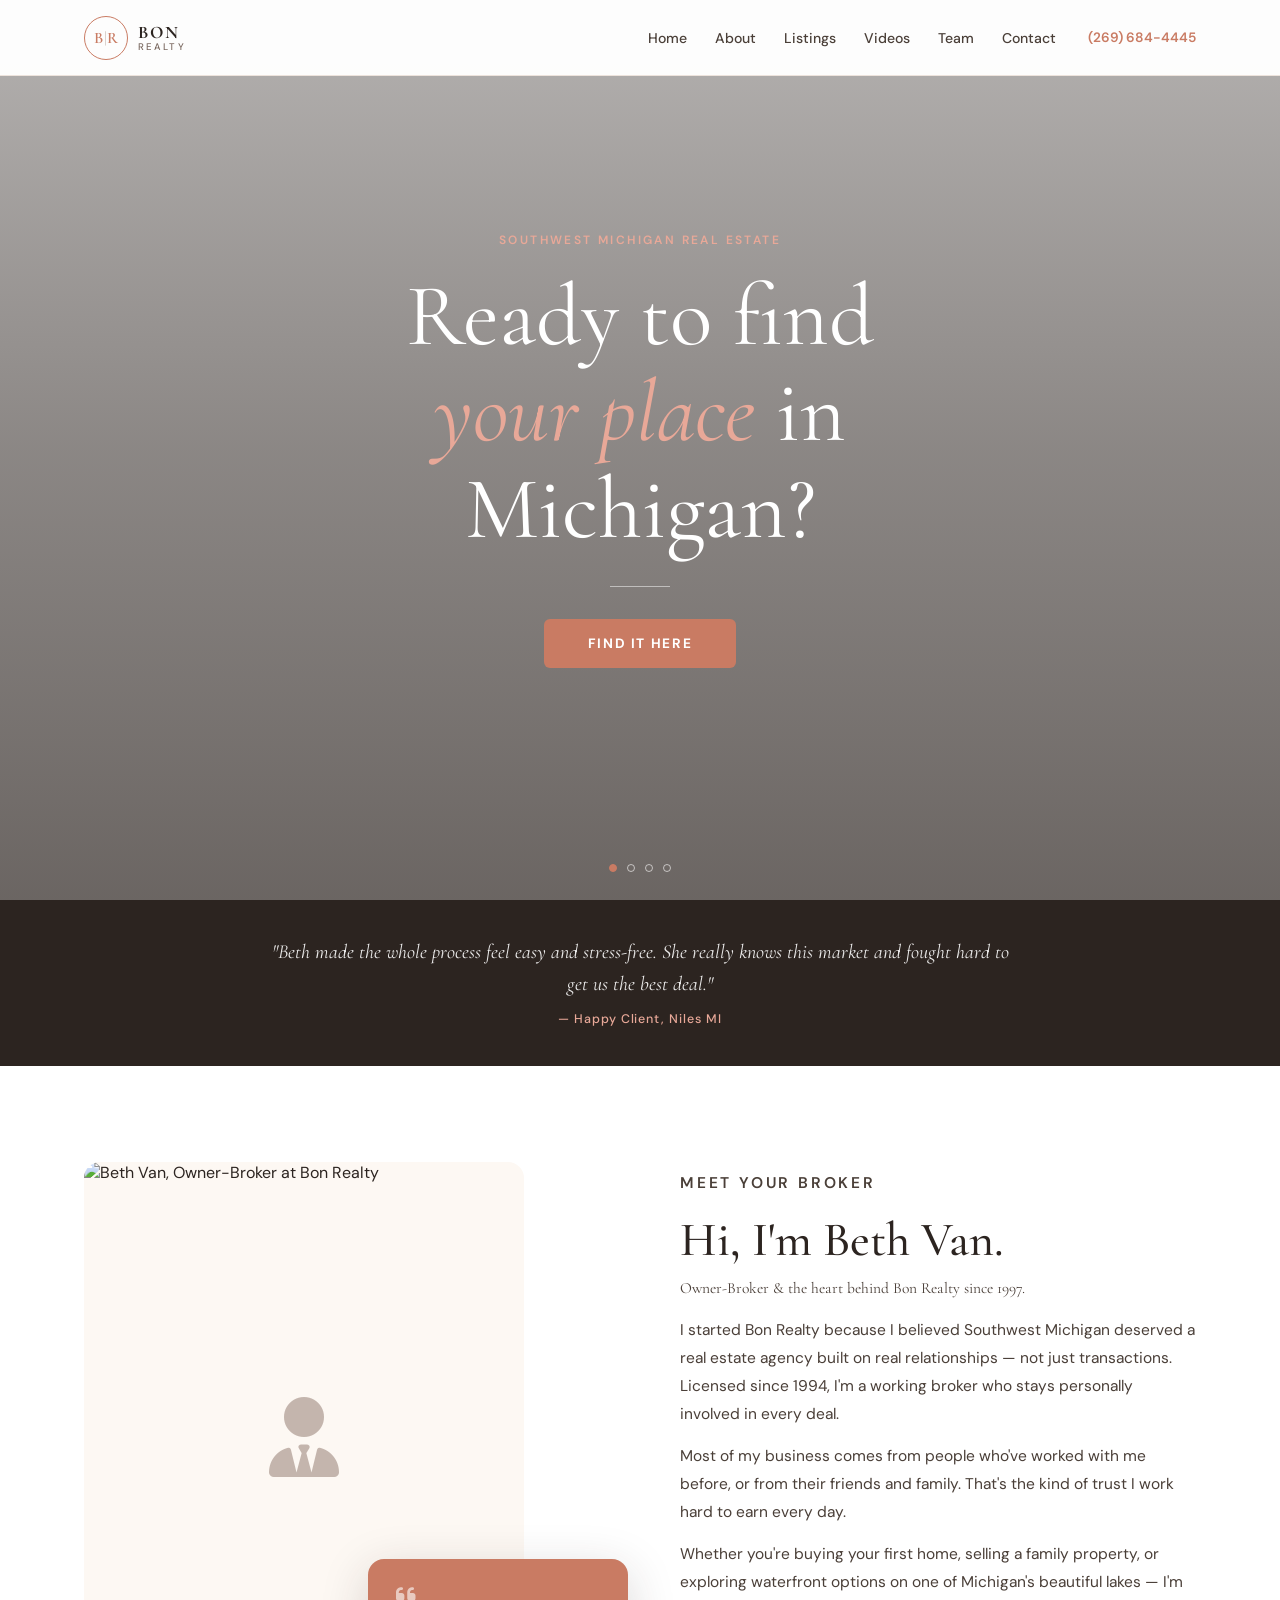
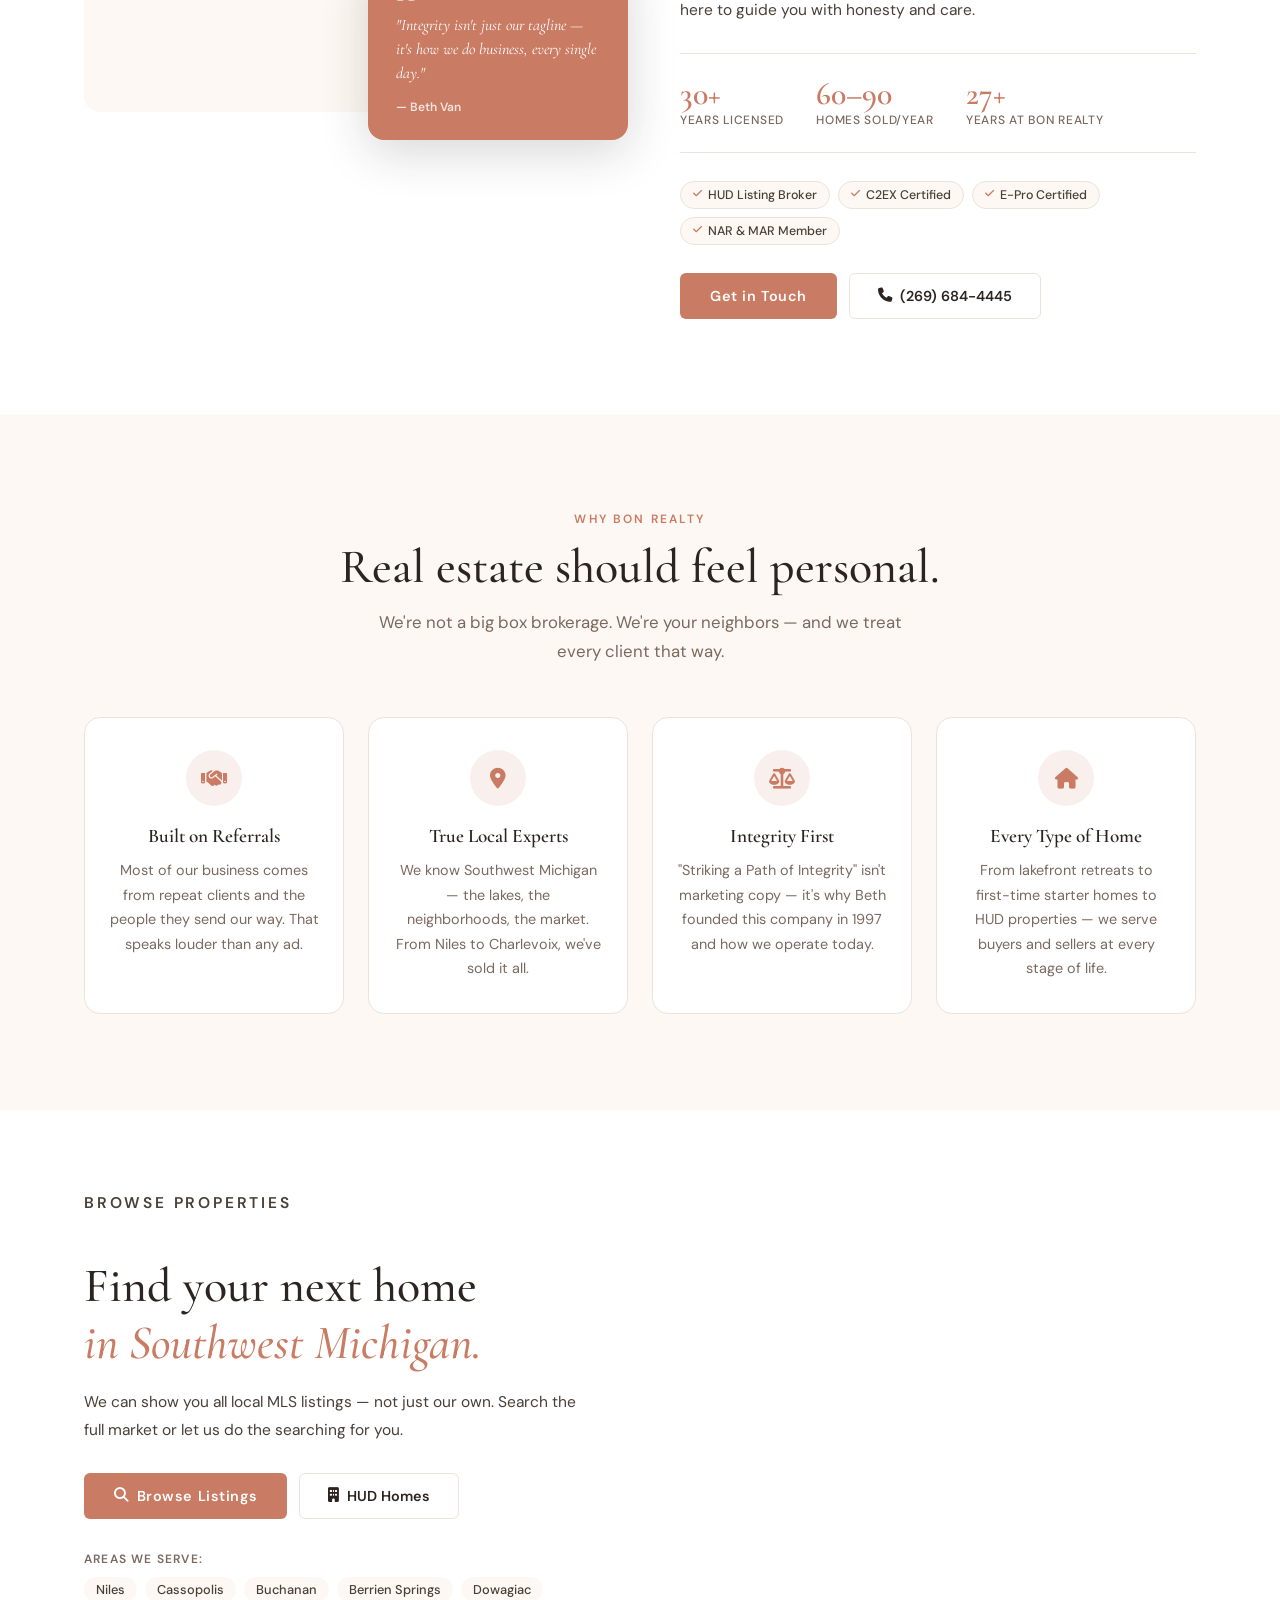
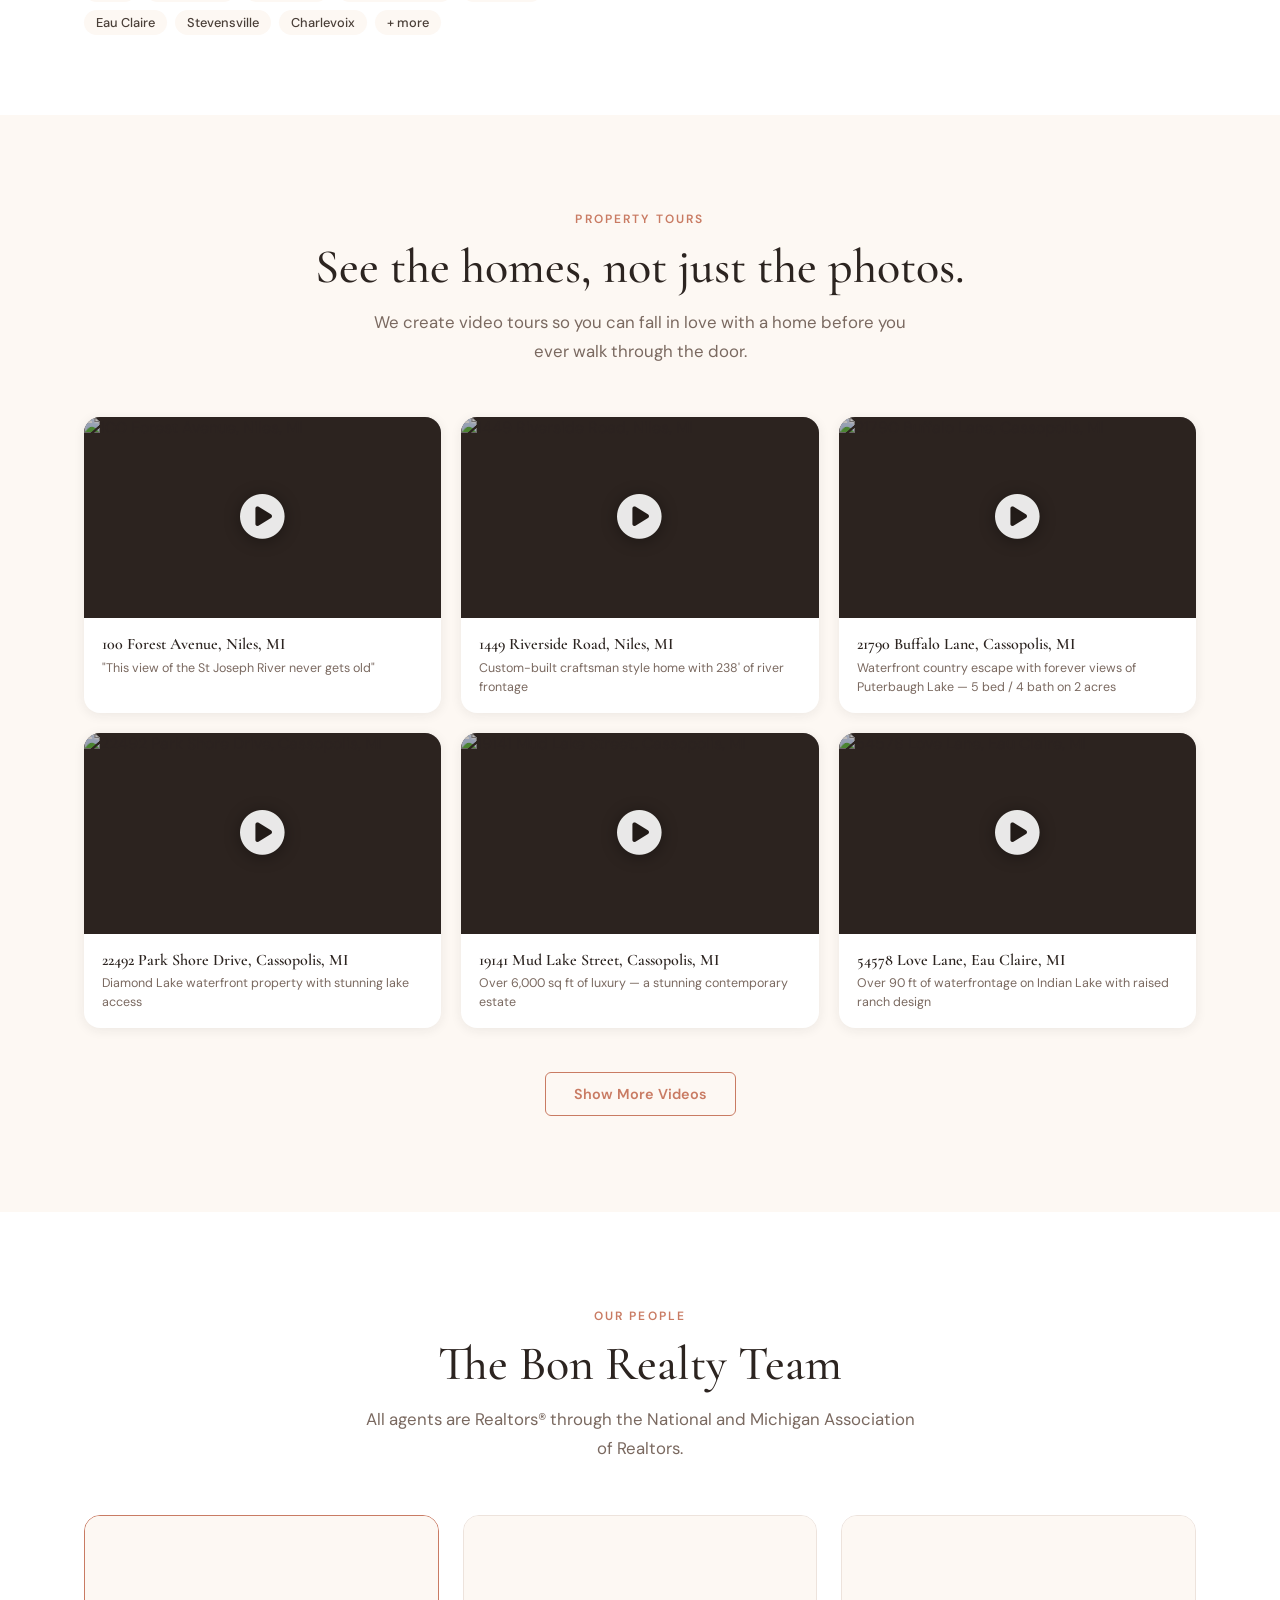
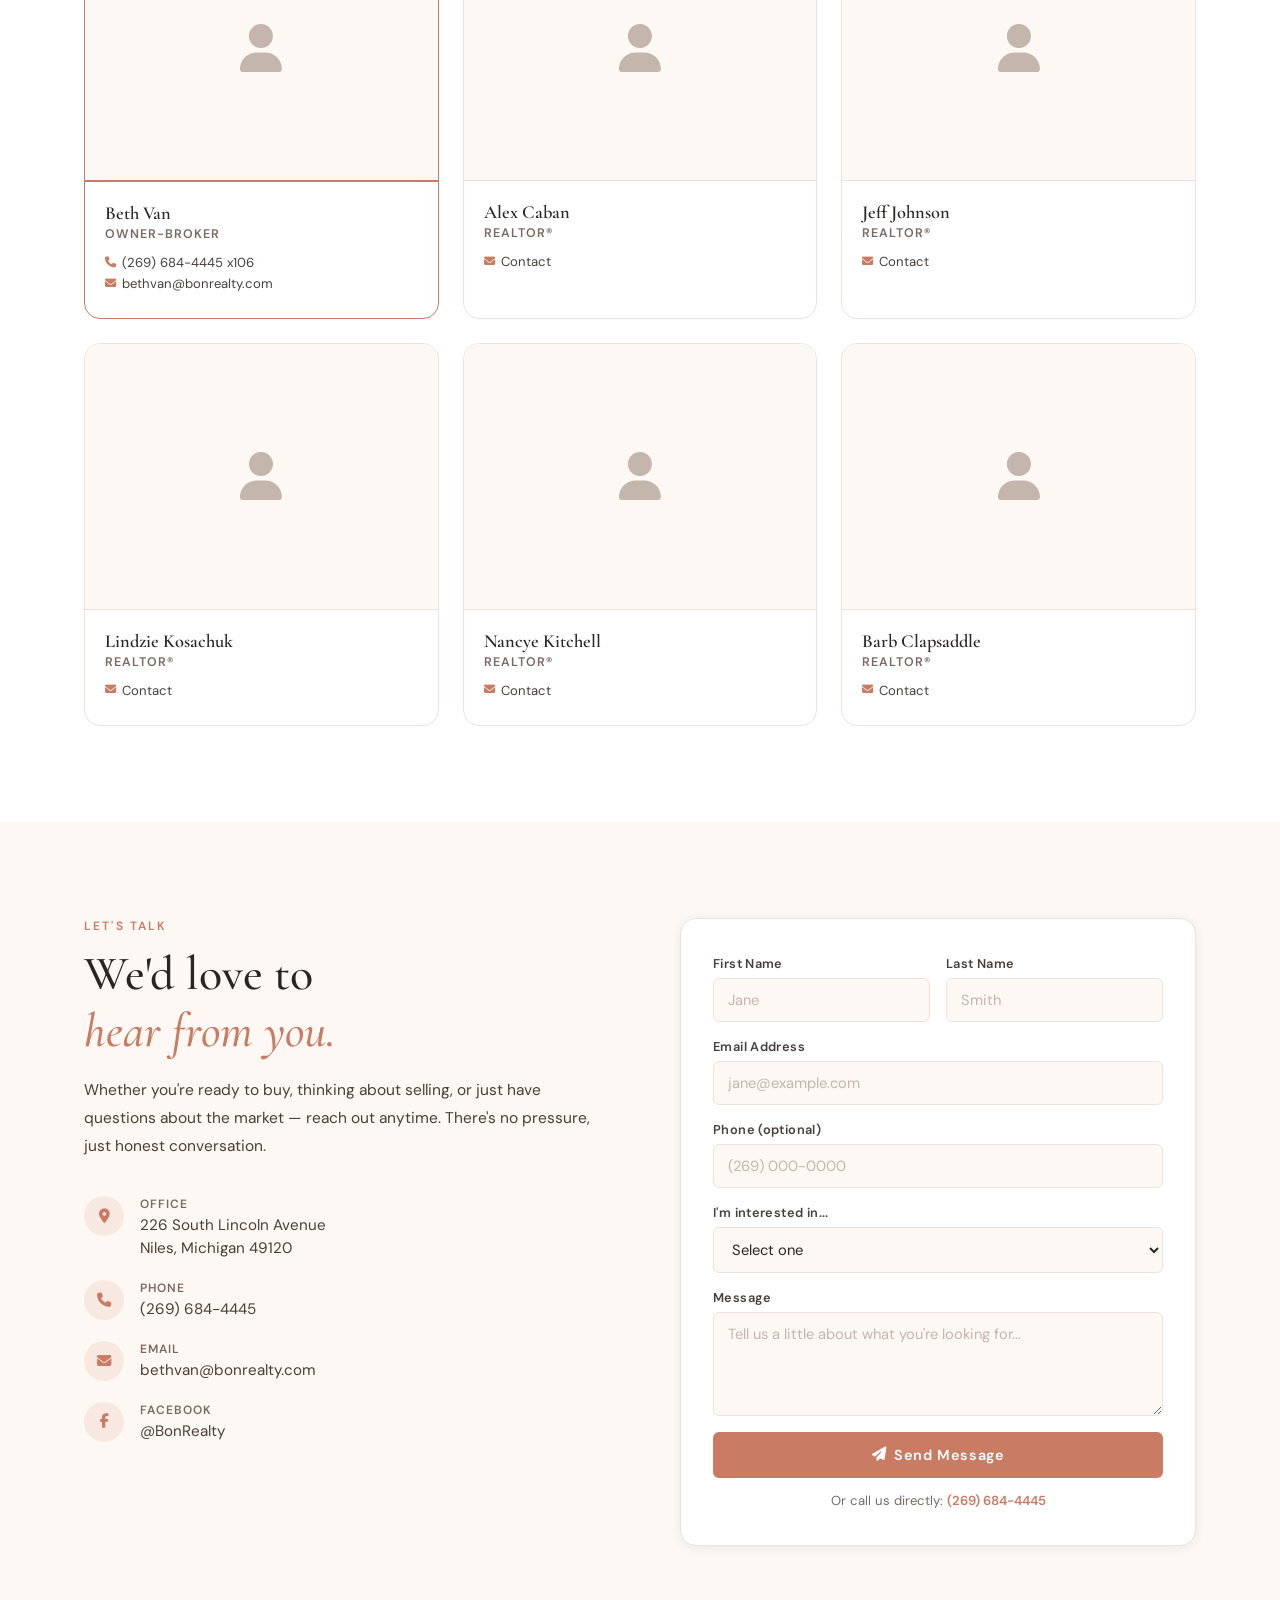
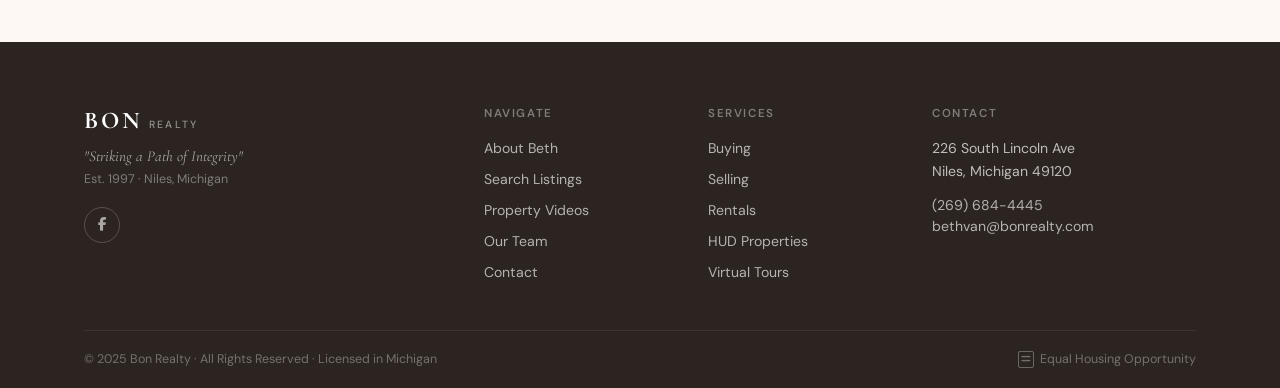
==== index.html @ f87e21fe "Add Home nav link and wire all listing links to listings page - Added Home link to main nav and mobi" ====
<!DOCTYPE html>
<html lang="en">
<head>
  <meta charset="UTF-8">
  <meta name="viewport" content="width=device-width, initial-scale=1.0">
  <title>Bon Realty | Southwest Michigan Real Estate | Beth Van, Broker</title>
  <meta name="description" content="Bon Realty — Southwest Michigan's trusted real estate agency since 1997. Beth Van, Owner-Broker. Serving Niles, Cassopolis, Buchanan and surrounding communities with integrity.">

  <!-- Fonts -->
  <link rel="preconnect" href="https://fonts.googleapis.com">
  <link rel="preconnect" href="https://fonts.gstatic.com" crossorigin>
  <link href="https://fonts.googleapis.com/css2?family=Cormorant+Garamond:ital,wght@0,300;0,400;0,500;0,600;0,700;1,400;1,500&family=DM+Sans:wght@300;400;500;600&display=swap" rel="stylesheet">

  <!-- Icons -->
  <link rel="stylesheet" href="https://cdnjs.cloudflare.com/ajax/libs/font-awesome/6.5.0/css/all.min.css">

  <link rel="stylesheet" href="css/style.css">
</head>
<body>

  <!-- ===================== NAV ===================== -->
  <header class="site-header" id="site-header">
    <div class="header-inner">
      <a href="#home" class="logo">
        <div class="logo-monogram">B<span>|</span>R</div>
        <div class="logo-text">
          <span class="logo-bon">BON</span>
          <span class="logo-realty">REALTY</span>
        </div>
      </a>

      <nav class="main-nav" id="main-nav">
        <a href="#home">Home</a>
        <a href="#about">About</a>
        <a href="listings/index.html">Listings</a>
        <a href="#videos">Videos</a>
        <a href="#team">Team</a>
        <a href="#contact">Contact</a>
      </nav>

      <a href="tel:2696844445" class="header-phone">(269) 684-4445</a>

      <button class="burger" id="burger" aria-label="Open menu">
        <span></span><span></span><span></span>
      </button>
    </div>
  </header>

  <!-- Mobile Nav Overlay -->
  <div class="mobile-nav" id="mobile-nav">
    <button class="mobile-nav-close" id="mobile-nav-close" aria-label="Close menu">
      <i class="fas fa-times"></i>
    </button>
    <a href="#home" class="mobile-link">Home</a>
    <a href="#about" class="mobile-link">About</a>
    <a href="listings/index.html" class="mobile-link">Listings</a>
    <a href="#videos" class="mobile-link">Videos</a>
    <a href="#team" class="mobile-link">Team</a>
    <a href="#contact" class="mobile-link">Contact</a>
    <a href="tel:2696844445" class="mobile-phone">(269) 684-4445</a>
  </div>


  <!-- ===================== HERO ===================== -->
  <section class="hero" id="home">
    <!-- Slideshow backgrounds -->
    <div class="hero-slides">
      <div class="hero-slide active" style="background-image: url('https://img.youtube.com/vi/UWeOMjtgOYE/maxresdefault.jpg')"></div>
      <div class="hero-slide" style="background-image: url('https://img.youtube.com/vi/U4ByKlqdVgU/maxresdefault.jpg')"></div>
      <div class="hero-slide" style="background-image: url('https://img.youtube.com/vi/DhKgdk1o5Gc/maxresdefault.jpg')"></div>
      <div class="hero-slide" style="background-image: url('https://img.youtube.com/vi/hwR65sxRikE/maxresdefault.jpg')"></div>
    </div>
    <div class="hero-overlay"></div>

    <div class="hero-content">
      <p class="hero-eyebrow">Southwest Michigan Real Estate</p>
      <h1 class="hero-heading">Ready to find<br><em>your place</em> in Michigan?</h1>
      <div class="hero-rule"></div>
      <a href="https://link.flexmls.com/12jnke8sb572,18" target="_blank" class="btn-hero">Find It Here</a>
    </div>

    <!-- Slide dots -->
    <div class="hero-dots">
      <button class="hero-dot active" data-slide="0"></button>
      <button class="hero-dot" data-slide="1"></button>
      <button class="hero-dot" data-slide="2"></button>
      <button class="hero-dot" data-slide="3"></button>
    </div>
  </section>


  <!-- ===================== TESTIMONIAL STRIP ===================== -->
  <div class="testimonial-strip">
    <div class="testimonial-inner" id="testimonial-carousel">
      <blockquote class="testimonial-quote active">
        "Beth made the whole process feel easy and stress-free. She really knows this market and fought hard to get us the best deal."
        <cite>— Happy Client, Niles MI</cite>
      </blockquote>
      <blockquote class="testimonial-quote">
        "Bon Realty has been our go-to for years. Beth is honest, hardworking, and genuinely cares about finding you the right home."
        <cite>— Repeat Client, Cassopolis MI</cite>
      </blockquote>
      <blockquote class="testimonial-quote">
        "I was nervous buying my first home but Beth guided me every step of the way. Couldn't have done it without her."
        <cite>— First-Time Buyer, Buchanan MI</cite>
      </blockquote>
    </div>
  </div>


  <!-- ===================== ABOUT BETH ===================== -->
  <section class="about" id="about">
    <div class="container">
      <div class="about-grid">

        <div class="about-photo-col">
          <div class="about-photo-frame">
            <img
              src="https://www.bonrealty.com/agents/bethvan_files/stacks-image-4f159f3.jpg"
              alt="Beth Van, Owner-Broker at Bon Realty"
              class="about-photo"
              onerror="this.parentElement.classList.add('no-photo')"
            >
            <div class="photo-fallback"><i class="fas fa-user-tie"></i></div>
          </div>
          <div class="about-quote-card">
            <i class="fas fa-quote-left"></i>
            <p>"Integrity isn't just our tagline — it's how we do business, every single day."</p>
            <span>— Beth Van</span>
          </div>
        </div>

        <div class="about-content">
          <p class="eyebrow">Meet Your Broker</p>
          <h2 class="section-heading">Hi, I'm Beth Van.</h2>
          <p class="about-lead">Owner-Broker &amp; the heart behind Bon Realty since 1997.</p>
          <p>
            I started Bon Realty because I believed Southwest Michigan deserved a real estate agency built on real relationships — not just transactions. Licensed since 1994, I'm a working broker who stays personally involved in every deal.
          </p>
          <p>
            Most of my business comes from people who've worked with me before, or from their friends and family. That's the kind of trust I work hard to earn every day.
          </p>
          <p>
            Whether you're buying your first home, selling a family property, or exploring waterfront options on one of Michigan's beautiful lakes — I'm here to guide you with honesty and care.
          </p>

          <div class="about-stats">
            <div class="about-stat">
              <strong>30+</strong>
              <span>Years Licensed</span>
            </div>
            <div class="about-stat">
              <strong>60–90</strong>
              <span>Homes Sold/Year</span>
            </div>
            <div class="about-stat">
              <strong>27+</strong>
              <span>Years at Bon Realty</span>
            </div>
          </div>

          <div class="about-certs">
            <span class="cert-tag"><i class="fas fa-check"></i> HUD Listing Broker</span>
            <span class="cert-tag"><i class="fas fa-check"></i> C2EX Certified</span>
            <span class="cert-tag"><i class="fas fa-check"></i> E-Pro Certified</span>
            <span class="cert-tag"><i class="fas fa-check"></i> NAR &amp; MAR Member</span>
          </div>

          <div class="about-actions">
            <a href="#contact" class="btn-primary">Get in Touch</a>
            <a href="tel:2696844445" class="btn-secondary"><i class="fas fa-phone"></i> (269) 684-4445</a>
          </div>
        </div>

      </div>
    </div>
  </section>


  <!-- ===================== WHY BON REALTY ===================== -->
  <section class="why" id="why">
    <div class="container">
      <p class="eyebrow center">Why Bon Realty</p>
      <h2 class="section-heading center">Real estate should feel personal.</h2>
      <p class="section-sub center">We're not a big box brokerage. We're your neighbors — and we treat every client that way.</p>

      <div class="why-grid">
        <div class="why-card">
          <div class="why-icon"><i class="fas fa-handshake"></i></div>
          <h3>Built on Referrals</h3>
          <p>Most of our business comes from repeat clients and the people they send our way. That speaks louder than any ad.</p>
        </div>
        <div class="why-card">
          <div class="why-icon"><i class="fas fa-map-marker-alt"></i></div>
          <h3>True Local Experts</h3>
          <p>We know Southwest Michigan — the lakes, the neighborhoods, the market. From Niles to Charlevoix, we've sold it all.</p>
        </div>
        <div class="why-card">
          <div class="why-icon"><i class="fas fa-balance-scale"></i></div>
          <h3>Integrity First</h3>
          <p>"Striking a Path of Integrity" isn't marketing copy — it's why Beth founded this company in 1997 and how we operate today.</p>
        </div>
        <div class="why-card">
          <div class="why-icon"><i class="fas fa-home"></i></div>
          <h3>Every Type of Home</h3>
          <p>From lakefront retreats to first-time starter homes to HUD properties — we serve buyers and sellers at every stage of life.</p>
        </div>
      </div>
    </div>
  </section>


  <!-- ===================== LISTINGS ===================== -->
  <section class="listings" id="listings">
    <div class="listings-inner">
      <div class="listings-text">
        <p class="eyebrow">Browse Properties</p>
        <h2 class="section-heading">Find your next home<br><em>in Southwest Michigan.</em></h2>
        <p>We can show you all local MLS listings — not just our own. Search the full market or let us do the searching for you.</p>
        <div class="listings-buttons">
          <a href="listings/index.html" class="btn-primary">
            <i class="fas fa-search"></i> Browse Listings
          </a>
          <a href="https://www.hudhomestore.gov/" target="_blank" class="btn-secondary">
            <i class="fas fa-building"></i> HUD Homes
          </a>
        </div>
        <div class="areas">
          <p class="areas-label">Areas we serve:</p>
          <div class="areas-list">
            <span>Niles</span><span>Cassopolis</span><span>Buchanan</span>
            <span>Berrien Springs</span><span>Dowagiac</span><span>Eau Claire</span>
            <span>Stevensville</span><span>Charlevoix</span><span>+ more</span>
          </div>
        </div>
      </div>
      <div class="listings-photo">
        <div class="listings-photo-frame">
          <img src="https://img.youtube.com/vi/5fN6Y7YYtWY/maxresdefault.jpg" alt="Beautiful Southwest Michigan home" onerror="this.style.display='none'">
        </div>
      </div>
    </div>
  </section>


  <!-- ===================== FEATURED VIDEOS ===================== -->
  <section class="videos" id="videos">
    <div class="container">
      <p class="eyebrow center">Property Tours</p>
      <h2 class="section-heading center">See the homes, not just the photos.</h2>
      <p class="section-sub center">We create video tours so you can fall in love with a home before you ever walk through the door.</p>

      <div class="videos-grid" id="videos-grid">
        <!-- Populated by JS -->
      </div>

      <div class="videos-more-wrap">
        <button class="btn-outline" id="load-more-btn">Show More Videos</button>
      </div>
    </div>

    <!-- Video Modal -->
    <div class="video-modal" id="video-modal">
      <div class="video-modal-backdrop" id="modal-backdrop"></div>
      <div class="video-modal-inner">
        <button class="video-modal-close" id="modal-close"><i class="fas fa-times"></i></button>
        <div class="video-embed-wrap">
          <iframe id="modal-iframe" src="" frameborder="0" allowfullscreen
            allow="accelerometer; autoplay; clipboard-write; encrypted-media; gyroscope; picture-in-picture">
          </iframe>
        </div>
      </div>
    </div>
  </section>


  <!-- ===================== TEAM ===================== -->
  <section class="team" id="team">
    <div class="container">
      <p class="eyebrow center">Our People</p>
      <h2 class="section-heading center">The Bon Realty Team</h2>
      <p class="section-sub center">All agents are Realtors® through the National and Michigan Association of Realtors.</p>

      <div class="team-grid">

        <div class="team-card featured-agent">
          <div class="team-photo-wrap">
            <img
              src="https://www.bonrealty.com/agents/bethvan_files/stacks-image-4f159f3.jpg"
              alt="Beth Van"
              onerror="this.parentElement.classList.add('no-img')"
            >
            <div class="team-photo-fallback"><i class="fas fa-user"></i></div>
          </div>
          <div class="team-info">
            <h3>Beth Van</h3>
            <p class="team-title">Owner-Broker</p>
            <a href="tel:2696844445" class="team-contact"><i class="fas fa-phone"></i> (269) 684-4445 x106</a>
            <a href="mailto:bethvan@bonrealty.com" class="team-contact"><i class="fas fa-envelope"></i> bethvan@bonrealty.com</a>
          </div>
        </div>

        <div class="team-card">
          <div class="team-photo-wrap">
            <div class="team-photo-fallback"><i class="fas fa-user"></i></div>
          </div>
          <div class="team-info">
            <h3>Alex Caban</h3>
            <p class="team-title">Realtor®</p>
            <a href="#contact" class="team-contact"><i class="fas fa-envelope"></i> Contact</a>
          </div>
        </div>

        <div class="team-card">
          <div class="team-photo-wrap">
            <div class="team-photo-fallback"><i class="fas fa-user"></i></div>
          </div>
          <div class="team-info">
            <h3>Jeff Johnson</h3>
            <p class="team-title">Realtor®</p>
            <a href="#contact" class="team-contact"><i class="fas fa-envelope"></i> Contact</a>
          </div>
        </div>

        <div class="team-card">
          <div class="team-photo-wrap">
            <div class="team-photo-fallback"><i class="fas fa-user"></i></div>
          </div>
          <div class="team-info">
            <h3>Lindzie Kosachuk</h3>
            <p class="team-title">Realtor®</p>
            <a href="#contact" class="team-contact"><i class="fas fa-envelope"></i> Contact</a>
          </div>
        </div>

        <div class="team-card">
          <div class="team-photo-wrap">
            <div class="team-photo-fallback"><i class="fas fa-user"></i></div>
          </div>
          <div class="team-info">
            <h3>Nancye Kitchell</h3>
            <p class="team-title">Realtor®</p>
            <a href="#contact" class="team-contact"><i class="fas fa-envelope"></i> Contact</a>
          </div>
        </div>

        <div class="team-card">
          <div class="team-photo-wrap">
            <div class="team-photo-fallback"><i class="fas fa-user"></i></div>
          </div>
          <div class="team-info">
            <h3>Barb Clapsaddle</h3>
            <p class="team-title">Realtor®</p>
            <a href="#contact" class="team-contact"><i class="fas fa-envelope"></i> Contact</a>
          </div>
        </div>

      </div>
    </div>
  </section>


  <!-- ===================== CONTACT ===================== -->
  <section class="contact" id="contact">
    <div class="container">
      <div class="contact-grid">

        <div class="contact-left">
          <p class="eyebrow">Let's Talk</p>
          <h2 class="section-heading">We'd love to<br><em>hear from you.</em></h2>
          <p class="contact-desc">Whether you're ready to buy, thinking about selling, or just have questions about the market — reach out anytime. There's no pressure, just honest conversation.</p>

          <div class="contact-info-list">
            <div class="contact-info-item">
              <div class="contact-icon"><i class="fas fa-map-marker-alt"></i></div>
              <div>
                <strong>Office</strong>
                <span>226 South Lincoln Avenue<br>Niles, Michigan 49120</span>
              </div>
            </div>
            <div class="contact-info-item">
              <div class="contact-icon"><i class="fas fa-phone"></i></div>
              <div>
                <strong>Phone</strong>
                <a href="tel:2696844445">(269) 684-4445</a>
              </div>
            </div>
            <div class="contact-info-item">
              <div class="contact-icon"><i class="fas fa-envelope"></i></div>
              <div>
                <strong>Email</strong>
                <a href="mailto:bethvan@bonrealty.com">bethvan@bonrealty.com</a>
              </div>
            </div>
            <div class="contact-info-item">
              <div class="contact-icon"><i class="fab fa-facebook-f"></i></div>
              <div>
                <strong>Facebook</strong>
                <a href="https://www.facebook.com/BonRealty/" target="_blank">@BonRealty</a>
              </div>
            </div>
          </div>
        </div>

        <form class="contact-form" id="contact-form" action="mailto:bethvan@bonrealty.com" method="GET">
          <div class="form-row">
            <div class="form-group">
              <label for="fname">First Name</label>
              <input type="text" id="fname" name="fname" placeholder="Jane" required>
            </div>
            <div class="form-group">
              <label for="lname">Last Name</label>
              <input type="text" id="lname" name="lname" placeholder="Smith">
            </div>
          </div>
          <div class="form-group">
            <label for="cemail">Email Address</label>
            <input type="email" id="cemail" name="email" placeholder="jane@example.com" required>
          </div>
          <div class="form-group">
            <label for="cphone">Phone (optional)</label>
            <input type="tel" id="cphone" name="phone" placeholder="(269) 000-0000">
          </div>
          <div class="form-group">
            <label for="interest">I'm interested in...</label>
            <select id="interest" name="interest">
              <option value="">Select one</option>
              <option>Buying a Home</option>
              <option>Selling My Home</option>
              <option>Rental Properties</option>
              <option>HUD / FHA Properties</option>
              <option>General Question</option>
            </select>
          </div>
          <div class="form-group">
            <label for="cmessage">Message</label>
            <textarea id="cmessage" name="message" rows="4" placeholder="Tell us a little about what you're looking for..."></textarea>
          </div>
          <button type="submit" class="btn-primary btn-full">
            <i class="fas fa-paper-plane"></i> Send Message
          </button>
          <p class="form-note">Or call us directly: <a href="tel:2696844445">(269) 684-4445</a></p>
        </form>

      </div>
    </div>
  </section>


  <!-- ===================== FOOTER ===================== -->
  <footer class="site-footer">
    <div class="container">
      <div class="footer-grid">
        <div class="footer-brand">
          <div class="footer-logo">
            <span class="logo-bon">BON</span>
            <span class="logo-realty">REALTY</span>
          </div>
          <p class="footer-tagline">"Striking a Path of Integrity"</p>
          <p class="footer-est">Est. 1997 · Niles, Michigan</p>
          <div class="footer-social">
            <a href="https://www.facebook.com/BonRealty/" target="_blank" aria-label="Facebook">
              <i class="fab fa-facebook-f"></i>
            </a>
          </div>
        </div>

        <div class="footer-col">
          <h4>Navigate</h4>
          <ul>
            <li><a href="#about">About Beth</a></li>
            <li><a href="listings/index.html">Search Listings</a></li>
            <li><a href="#videos">Property Videos</a></li>
            <li><a href="#team">Our Team</a></li>
            <li><a href="#contact">Contact</a></li>
          </ul>
        </div>

        <div class="footer-col">
          <h4>Services</h4>
          <ul>
            <li><a href="listings/index.html">Buying</a></li>
            <li><a href="listings/index.html">Selling</a></li>
            <li><a href="listings/index.html">Rentals</a></li>
            <li><a href="listings/index.html">HUD Properties</a></li>
            <li><a href="#videos">Virtual Tours</a></li>
          </ul>
        </div>

        <div class="footer-col">
          <h4>Contact</h4>
          <address>
            226 South Lincoln Ave<br>
            Niles, Michigan 49120
          </address>
          <a href="tel:2696844445">(269) 684-4445</a>
          <a href="mailto:bethvan@bonrealty.com">bethvan@bonrealty.com</a>
        </div>
      </div>

      <div class="footer-bottom">
        <p>&copy; 2025 Bon Realty · All Rights Reserved · Licensed in Michigan</p>
        <p class="footer-equal"><i class="fas fa-equals"></i> Equal Housing Opportunity</p>
      </div>
    </div>
  </footer>

  <script src="js/main.js"></script>
</body>
</html>
---- css/style.css ----
/* ============================================================
   BON REALTY — Warm, Homey, Personal
   ============================================================ */

/* ─── Variables ────────────────────────────────────────────── */
:root {
  --cream:       #FDF8F3;
  --warm-white:  #FFFFFF;
  --coral:       #C97B63;
  --coral-dark:  #B0624A;
  --coral-light: #E8A898;
  --dark:        #2C2420;
  --dark-mid:    #4A3F38;
  --mid:         #7A6960;
  --light:       #C4B5AD;
  --border:      #EDE3DC;
  --shadow-sm:   0 2px 12px rgba(44,36,32,0.08);
  --shadow-md:   0 6px 28px rgba(44,36,32,0.14);
  --shadow-lg:   0 12px 48px rgba(44,36,32,0.18);
  --radius:      6px;
  --radius-lg:   16px;
  --serif:       'Cormorant Garamond', Georgia, serif;
  --sans:        'DM Sans', system-ui, sans-serif;
  --max:         1160px;
  --nav-h:       76px;
  --ease:        cubic-bezier(0.4, 0, 0.2, 1);
}

/* ─── Reset ────────────────────────────────────────────────── */
*, *::before, *::after { box-sizing: border-box; margin: 0; padding: 0; }

html {
  scroll-behavior: smooth;
  font-size: 16px;
}

body {
  font-family: var(--sans);
  color: var(--dark);
  background: var(--warm-white);
  -webkit-font-smoothing: antialiased;
}

a { color: inherit; text-decoration: none; }
img { display: block; max-width: 100%; }
ul { list-style: none; }
button { cursor: pointer; border: none; background: none; font: inherit; }

/* ─── Utilities ─────────────────────────────────────────────── */
.container {
  max-width: var(--max);
  margin: 0 auto;
  padding: 0 24px;
}

.eyebrow {
  font-family: var(--sans);
  font-size: 0.75rem;
  font-weight: 600;
  letter-spacing: 0.18em;
  text-transform: uppercase;
  color: var(--coral);
  margin-bottom: 12px;
}
.eyebrow.center { text-align: center; }

.section-heading {
  font-family: var(--serif);
  font-size: clamp(2rem, 4vw, 3rem);
  font-weight: 500;
  line-height: 1.2;
  color: var(--dark);
}
.section-heading em { font-style: italic; color: var(--coral); }
.section-heading.center { text-align: center; }

.section-sub {
  font-size: 1.05rem;
  color: var(--mid);
  line-height: 1.7;
  max-width: 560px;
  margin: 0 auto;
}
.section-sub.center { text-align: center; }

/* Buttons */
.btn-primary {
  display: inline-flex;
  align-items: center;
  gap: 8px;
  padding: 14px 30px;
  background: var(--coral);
  color: #fff;
  font-family: var(--sans);
  font-size: 0.9rem;
  font-weight: 600;
  letter-spacing: 0.04em;
  border-radius: var(--radius);
  transition: background 0.25s var(--ease), transform 0.2s var(--ease), box-shadow 0.25s;
}
.btn-primary:hover {
  background: var(--coral-dark);
  transform: translateY(-1px);
  box-shadow: var(--shadow-md);
}

.btn-secondary {
  display: inline-flex;
  align-items: center;
  gap: 8px;
  padding: 13px 28px;
  background: transparent;
  color: var(--dark);
  font-size: 0.9rem;
  font-weight: 600;
  border: 1.5px solid var(--border);
  border-radius: var(--radius);
  transition: border-color 0.2s, color 0.2s, background 0.2s;
}
.btn-secondary:hover {
  border-color: var(--coral);
  color: var(--coral);
  background: rgba(201,123,99,0.05);
}

.btn-outline {
  display: inline-flex;
  align-items: center;
  gap: 8px;
  padding: 12px 28px;
  background: transparent;
  color: var(--coral);
  font-size: 0.9rem;
  font-weight: 600;
  border: 1.5px solid var(--coral);
  border-radius: var(--radius);
  transition: background 0.2s, color 0.2s;
}
.btn-outline:hover {
  background: var(--coral);
  color: #fff;
}

.btn-full { width: 100%; justify-content: center; }


/* ─── Site Header ────────────────────────────────────────────── */
.site-header {
  position: fixed;
  top: 0; left: 0; right: 0;
  z-index: 100;
  height: var(--nav-h);
  background: rgba(255,255,255,0.97);
  border-bottom: 1px solid var(--border);
  transition: box-shadow 0.3s;
}
.site-header.scrolled { box-shadow: var(--shadow-sm); }

.header-inner {
  max-width: var(--max);
  margin: 0 auto;
  padding: 0 24px;
  height: 100%;
  display: flex;
  align-items: center;
  gap: 32px;
}

/* Logo */
.logo {
  display: flex;
  align-items: center;
  gap: 10px;
  flex-shrink: 0;
}
.logo-monogram {
  width: 44px;
  height: 44px;
  border: 1.5px solid var(--coral);
  border-radius: 50%;
  display: flex;
  align-items: center;
  justify-content: center;
  font-family: var(--serif);
  font-size: 1rem;
  font-weight: 600;
  color: var(--coral);
  letter-spacing: -0.02em;
  flex-shrink: 0;
}
.logo-monogram span { color: var(--light); font-weight: 300; margin: 0 1px; }
.logo-text {
  display: flex;
  flex-direction: column;
  line-height: 1;
}
.logo-bon {
  font-family: var(--serif);
  font-size: 1.1rem;
  font-weight: 700;
  letter-spacing: 0.12em;
  color: var(--dark);
}
.logo-realty {
  font-family: var(--sans);
  font-size: 0.6rem;
  font-weight: 500;
  letter-spacing: 0.22em;
  color: var(--mid);
  text-transform: uppercase;
}

/* Nav */
.main-nav {
  display: flex;
  align-items: center;
  gap: 28px;
  margin-left: auto;
}
.main-nav a {
  font-size: 0.88rem;
  font-weight: 500;
  color: var(--dark-mid);
  transition: color 0.2s;
  position: relative;
}
.main-nav a::after {
  content: '';
  position: absolute;
  bottom: -3px; left: 0;
  width: 0; height: 1.5px;
  background: var(--coral);
  transition: width 0.25s var(--ease);
}
.main-nav a:hover { color: var(--coral); }
.main-nav a:hover::after { width: 100%; }

.header-phone {
  font-size: 0.85rem;
  font-weight: 600;
  color: var(--coral);
  white-space: nowrap;
  flex-shrink: 0;
}
.header-phone:hover { color: var(--coral-dark); }

/* Burger */
.burger {
  display: none;
  flex-direction: column;
  gap: 5px;
  padding: 4px;
  margin-left: auto;
}
.burger span {
  display: block;
  width: 22px;
  height: 2px;
  background: var(--dark);
  border-radius: 2px;
  transition: transform 0.3s, opacity 0.3s;
}

/* Mobile Nav */
.mobile-nav {
  display: none;
  position: fixed;
  inset: 0;
  z-index: 200;
  background: var(--warm-white);
  flex-direction: column;
  align-items: center;
  justify-content: center;
  gap: 24px;
  opacity: 0;
  pointer-events: none;
  transition: opacity 0.3s;
}
.mobile-nav.open {
  opacity: 1;
  pointer-events: all;
}
.mobile-nav-close {
  position: absolute;
  top: 20px; right: 24px;
  font-size: 1.5rem;
  color: var(--dark);
}
.mobile-link {
  font-family: var(--serif);
  font-size: 2rem;
  color: var(--dark);
}
.mobile-link:hover { color: var(--coral); }
.mobile-phone {
  font-size: 1rem;
  font-weight: 600;
  color: var(--coral);
  margin-top: 8px;
}


/* ─── Hero ───────────────────────────────────────────────────── */
.hero {
  position: relative;
  height: 100svh;
  min-height: 560px;
  overflow: hidden;
  display: flex;
  align-items: center;
  justify-content: center;
}

.hero-slides {
  position: absolute;
  inset: 0;
}
.hero-slide {
  position: absolute;
  inset: 0;
  background-size: cover;
  background-position: center;
  opacity: 0;
  transition: opacity 1.2s var(--ease);
}
.hero-slide.active { opacity: 1; }

.hero-overlay {
  position: absolute;
  inset: 0;
  background: linear-gradient(
    to bottom,
    rgba(44,36,32,0.35) 0%,
    rgba(44,36,32,0.55) 50%,
    rgba(44,36,32,0.7) 100%
  );
}

.hero-content {
  position: relative;
  z-index: 2;
  text-align: center;
  padding: 0 24px;
  max-width: 760px;
}
.hero-eyebrow {
  font-family: var(--sans);
  font-size: 0.75rem;
  font-weight: 600;
  letter-spacing: 0.2em;
  text-transform: uppercase;
  color: var(--coral-light);
  margin-bottom: 20px;
}
.hero-heading {
  font-family: var(--serif);
  font-size: clamp(2.8rem, 7vw, 5.5rem);
  font-weight: 400;
  color: #fff;
  line-height: 1.1;
  margin-bottom: 28px;
}
.hero-heading em {
  font-style: italic;
  color: var(--coral-light);
}
.hero-rule {
  width: 60px;
  height: 1.5px;
  background: rgba(255,255,255,0.5);
  margin: 0 auto 32px;
}
.btn-hero {
  display: inline-block;
  padding: 16px 44px;
  background: var(--coral);
  color: #fff;
  font-family: var(--sans);
  font-size: 0.85rem;
  font-weight: 700;
  letter-spacing: 0.12em;
  text-transform: uppercase;
  border-radius: var(--radius);
  transition: background 0.25s, transform 0.2s, box-shadow 0.25s;
}
.btn-hero:hover {
  background: var(--coral-dark);
  transform: translateY(-2px);
  box-shadow: 0 8px 32px rgba(0,0,0,0.3);
}

/* Slide dots */
.hero-dots {
  position: absolute;
  bottom: 28px;
  left: 50%;
  transform: translateX(-50%);
  z-index: 3;
  display: flex;
  gap: 10px;
}
.hero-dot {
  width: 8px;
  height: 8px;
  border-radius: 50%;
  border: 1.5px solid rgba(255,255,255,0.6);
  background: transparent;
  transition: background 0.25s, border-color 0.25s;
}
.hero-dot.active {
  background: var(--coral);
  border-color: var(--coral);
}


/* ─── Testimonial Strip ──────────────────────────────────────── */
.testimonial-strip {
  background: var(--dark);
  padding: 36px 24px;
  text-align: center;
  min-height: 110px;
  display: flex;
  align-items: center;
  justify-content: center;
}
.testimonial-inner { max-width: 760px; position: relative; min-height: 60px; }
.testimonial-quote {
  font-family: var(--serif);
  font-size: clamp(1rem, 2vw, 1.25rem);
  font-style: italic;
  color: rgba(255,255,255,0.9);
  line-height: 1.6;
  position: absolute;
  inset: 0;
  display: flex;
  flex-direction: column;
  align-items: center;
  justify-content: center;
  opacity: 0;
  transition: opacity 0.8s var(--ease);
}
.testimonial-quote.active { opacity: 1; position: static; }
.testimonial-quote cite {
  font-family: var(--sans);
  font-style: normal;
  font-size: 0.78rem;
  font-weight: 500;
  letter-spacing: 0.08em;
  color: var(--coral-light);
  margin-top: 10px;
}


/* ─── About ──────────────────────────────────────────────────── */
.about {
  padding: 96px 0;
  background: var(--warm-white);
}
.about-grid {
  display: grid;
  grid-template-columns: 1fr 1fr;
  gap: 80px;
  align-items: start;
}

/* Photo column */
.about-photo-col { position: relative; }
.about-photo-frame {
  position: relative;
  border-radius: var(--radius-lg);
  overflow: hidden;
  background: var(--cream);
  aspect-ratio: 4/5;
  max-width: 440px;
}
.about-photo {
  width: 100%;
  height: 100%;
  object-fit: cover;
}
.photo-fallback {
  position: absolute;
  inset: 0;
  display: none;
  align-items: center;
  justify-content: center;
  font-size: 5rem;
  color: var(--light);
}
.about-photo-frame.no-photo .photo-fallback { display: flex; }

.about-quote-card {
  position: absolute;
  bottom: -28px;
  right: -28px;
  background: var(--coral);
  color: #fff;
  padding: 24px 28px;
  border-radius: var(--radius-lg);
  max-width: 260px;
  box-shadow: var(--shadow-lg);
}
.about-quote-card i {
  font-size: 1.4rem;
  opacity: 0.6;
  margin-bottom: 8px;
  display: block;
}
.about-quote-card p {
  font-family: var(--serif);
  font-size: 1rem;
  font-style: italic;
  line-height: 1.5;
  margin-bottom: 10px;
}
.about-quote-card span {
  font-size: 0.75rem;
  font-weight: 600;
  opacity: 0.8;
}

/* About content */
.about-content { padding-top: 8px; }
.about-lead {
  font-family: var(--serif);
  font-size: 1.15rem;
  color: var(--coral);
  margin: 6px 0 20px;
}
.about-content p {
  font-size: 0.97rem;
  line-height: 1.8;
  color: var(--dark-mid);
  margin-bottom: 14px;
}

.about-stats {
  display: flex;
  gap: 32px;
  margin: 28px 0;
  padding: 24px 0;
  border-top: 1px solid var(--border);
  border-bottom: 1px solid var(--border);
}
.about-stat {
  display: flex;
  flex-direction: column;
  gap: 2px;
}
.about-stat strong {
  font-family: var(--serif);
  font-size: 2rem;
  font-weight: 600;
  color: var(--coral);
  line-height: 1;
}
.about-stat span {
  font-size: 0.75rem;
  font-weight: 500;
  color: var(--mid);
  text-transform: uppercase;
  letter-spacing: 0.06em;
}

.about-certs {
  display: flex;
  flex-wrap: wrap;
  gap: 8px;
  margin-bottom: 28px;
}
.cert-tag {
  display: inline-flex;
  align-items: center;
  gap: 6px;
  padding: 5px 12px;
  background: var(--cream);
  border: 1px solid var(--border);
  border-radius: 20px;
  font-size: 0.78rem;
  font-weight: 500;
  color: var(--dark-mid);
}
.cert-tag i { color: var(--coral); font-size: 0.65rem; }

.about-actions {
  display: flex;
  gap: 12px;
  flex-wrap: wrap;
}


/* ─── Why Bon Realty ─────────────────────────────────────────── */
.why {
  padding: 96px 0;
  background: var(--cream);
}
.why .section-heading { margin: 12px 0 10px; }
.why .section-sub { margin-bottom: 52px; margin-top: 12px; }

.why-grid {
  display: grid;
  grid-template-columns: repeat(4, 1fr);
  gap: 24px;
}
.why-card {
  background: var(--warm-white);
  border: 1px solid var(--border);
  border-radius: var(--radius-lg);
  padding: 32px 24px;
  text-align: center;
  transition: transform 0.25s var(--ease), box-shadow 0.25s;
}
.why-card:hover {
  transform: translateY(-4px);
  box-shadow: var(--shadow-md);
}
.why-icon {
  width: 56px;
  height: 56px;
  border-radius: 50%;
  background: rgba(201,123,99,0.12);
  display: flex;
  align-items: center;
  justify-content: center;
  margin: 0 auto 18px;
}
.why-icon i { font-size: 1.3rem; color: var(--coral); }
.why-card h3 {
  font-family: var(--serif);
  font-size: 1.2rem;
  font-weight: 600;
  margin-bottom: 10px;
  color: var(--dark);
}
.why-card p {
  font-size: 0.9rem;
  line-height: 1.7;
  color: var(--mid);
}


/* ─── Listings ───────────────────────────────────────────────── */
.listings { background: var(--warm-white); overflow: hidden; }
.listings-inner {
  max-width: var(--max);
  margin: 0 auto;
  display: grid;
  grid-template-columns: 1fr 1fr;
  min-height: 540px;
}
.listings-text {
  padding: 80px 60px 80px 24px;
  display: flex;
  flex-direction: column;
  justify-content: center;
}
.listings-text .section-heading { margin: 12px 0 16px; }
.listings-text > p {
  font-size: 0.97rem;
  line-height: 1.8;
  color: var(--dark-mid);
  margin-bottom: 28px;
}
.listings-buttons {
  display: flex;
  gap: 12px;
  flex-wrap: wrap;
  margin-bottom: 32px;
}
.areas-label {
  font-size: 0.75rem;
  font-weight: 600;
  letter-spacing: 0.1em;
  text-transform: uppercase;
  color: var(--mid);
  margin-bottom: 10px;
}
.areas-list {
  display: flex;
  flex-wrap: wrap;
  gap: 8px;
}
.areas-list span {
  padding: 4px 12px;
  background: var(--cream);
  border-radius: 20px;
  font-size: 0.8rem;
  color: var(--dark-mid);
  font-weight: 500;
}

.listings-photo { position: relative; overflow: hidden; }
.listings-photo-frame {
  position: absolute;
  inset: 0;
}
.listings-photo-frame img {
  width: 100%;
  height: 100%;
  object-fit: cover;
}


/* ─── Videos ─────────────────────────────────────────────────── */
.videos {
  padding: 96px 0;
  background: var(--cream);
  position: relative;
}
.videos .section-heading { margin: 12px 0 10px; }
.videos .section-sub { margin-bottom: 52px; margin-top: 12px; }

.videos-grid {
  display: grid;
  grid-template-columns: repeat(3, 1fr);
  gap: 20px;
}
.video-card {
  background: var(--warm-white);
  border-radius: var(--radius-lg);
  overflow: hidden;
  box-shadow: var(--shadow-sm);
  cursor: pointer;
  transition: transform 0.25s var(--ease), box-shadow 0.25s;
}
.video-card:hover { transform: translateY(-5px); box-shadow: var(--shadow-md); }

.video-thumb {
  position: relative;
  aspect-ratio: 16/9;
  overflow: hidden;
  background: var(--dark);
}
.video-thumb img {
  width: 100%;
  height: 100%;
  object-fit: cover;
  transition: transform 0.4s var(--ease);
}
.video-card:hover .video-thumb img { transform: scale(1.04); }

.video-play-btn {
  position: absolute;
  inset: 0;
  display: flex;
  align-items: center;
  justify-content: center;
  background: rgba(44,36,32,0.3);
  transition: background 0.25s;
}
.video-card:hover .video-play-btn { background: rgba(44,36,32,0.15); }
.video-play-btn i {
  font-size: 2.8rem;
  color: rgba(255,255,255,0.9);
  filter: drop-shadow(0 2px 8px rgba(0,0,0,0.4));
  transition: transform 0.2s;
}
.video-card:hover .video-play-btn i { transform: scale(1.1); }

.video-info {
  padding: 16px 18px;
}
.video-info h4 {
  font-family: var(--serif);
  font-size: 1rem;
  font-weight: 600;
  color: var(--dark);
  margin-bottom: 4px;
  line-height: 1.3;
}
.video-info p {
  font-size: 0.78rem;
  color: var(--mid);
  line-height: 1.5;
  display: -webkit-box;
  -webkit-line-clamp: 2;
  -webkit-box-orient: vertical;
  overflow: hidden;
}

.videos-more-wrap {
  text-align: center;
  margin-top: 44px;
}

/* Video Modal */
.video-modal {
  position: fixed;
  inset: 0;
  z-index: 500;
  display: flex;
  align-items: center;
  justify-content: center;
  opacity: 0;
  pointer-events: none;
  transition: opacity 0.3s;
}
.video-modal.open {
  opacity: 1;
  pointer-events: all;
}
.video-modal-backdrop {
  position: absolute;
  inset: 0;
  background: rgba(44,36,32,0.85);
}
.video-modal-inner {
  position: relative;
  z-index: 1;
  width: min(900px, 94vw);
}
.video-modal-close {
  position: absolute;
  top: -40px;
  right: 0;
  color: rgba(255,255,255,0.8);
  font-size: 1.4rem;
  transition: color 0.2s;
}
.video-modal-close:hover { color: #fff; }
.video-embed-wrap {
  aspect-ratio: 16/9;
  background: #000;
  border-radius: var(--radius-lg);
  overflow: hidden;
}
.video-embed-wrap iframe {
  width: 100%;
  height: 100%;
}


/* ─── Team ───────────────────────────────────────────────────── */
.team {
  padding: 96px 0;
  background: var(--warm-white);
}
.team .section-heading { margin: 12px 0 10px; }
.team .section-sub { margin-bottom: 52px; margin-top: 12px; }

.team-grid {
  display: grid;
  grid-template-columns: repeat(3, 1fr);
  gap: 24px;
}
.team-card {
  border: 1px solid var(--border);
  border-radius: var(--radius-lg);
  overflow: hidden;
  transition: box-shadow 0.25s, transform 0.25s;
}
.team-card:hover {
  box-shadow: var(--shadow-md);
  transform: translateY(-3px);
}
.team-card.featured-agent { border-color: var(--coral); }
.team-card.featured-agent .team-info { border-top: 2px solid var(--coral); }

.team-photo-wrap {
  position: relative;
  background: var(--cream);
  aspect-ratio: 4/3;
  overflow: hidden;
}
.team-photo-wrap img {
  width: 100%;
  height: 100%;
  object-fit: cover;
  object-position: top;
}
.team-photo-wrap.no-img img { display: none; }
.team-photo-fallback {
  position: absolute;
  inset: 0;
  display: flex;
  align-items: center;
  justify-content: center;
  font-size: 3rem;
  color: var(--light);
}
.team-photo-wrap img + .team-photo-fallback { display: none; }
.team-photo-wrap.no-img .team-photo-fallback { display: flex; }

.team-info {
  padding: 20px 20px 22px;
  border-top: 1px solid var(--border);
}
.team-info h3 {
  font-family: var(--serif);
  font-size: 1.15rem;
  font-weight: 600;
  margin-bottom: 2px;
}
.team-title {
  font-size: 0.78rem;
  color: var(--mid);
  text-transform: uppercase;
  letter-spacing: 0.08em;
  font-weight: 600;
  margin-bottom: 12px;
}
.team-contact {
  display: flex;
  align-items: center;
  gap: 6px;
  font-size: 0.82rem;
  color: var(--dark-mid);
  margin-bottom: 4px;
  transition: color 0.2s;
}
.team-contact i { color: var(--coral); font-size: 0.7rem; }
.team-contact:hover { color: var(--coral); }


/* ─── Contact ────────────────────────────────────────────────── */
.contact {
  padding: 96px 0;
  background: var(--cream);
}
.contact-grid {
  display: grid;
  grid-template-columns: 1fr 1fr;
  gap: 80px;
  align-items: start;
}
.contact-left .section-heading { margin: 12px 0 16px; }
.contact-desc {
  font-size: 0.97rem;
  line-height: 1.8;
  color: var(--dark-mid);
  margin-bottom: 36px;
}
.contact-info-list { display: flex; flex-direction: column; gap: 20px; }
.contact-info-item {
  display: flex;
  align-items: flex-start;
  gap: 16px;
}
.contact-icon {
  width: 40px;
  height: 40px;
  border-radius: 50%;
  background: rgba(201,123,99,0.12);
  display: flex;
  align-items: center;
  justify-content: center;
  flex-shrink: 0;
}
.contact-icon i { color: var(--coral); font-size: 0.9rem; }
.contact-info-item strong {
  display: block;
  font-size: 0.75rem;
  font-weight: 600;
  text-transform: uppercase;
  letter-spacing: 0.08em;
  color: var(--mid);
  margin-bottom: 2px;
}
.contact-info-item span,
.contact-info-item a {
  font-size: 0.95rem;
  color: var(--dark-mid);
  line-height: 1.5;
  transition: color 0.2s;
}
.contact-info-item a:hover { color: var(--coral); }

/* Form */
.contact-form {
  background: var(--warm-white);
  border: 1px solid var(--border);
  border-radius: var(--radius-lg);
  padding: 36px 32px;
  box-shadow: var(--shadow-sm);
}
.form-row {
  display: grid;
  grid-template-columns: 1fr 1fr;
  gap: 16px;
}
.form-group {
  display: flex;
  flex-direction: column;
  gap: 6px;
  margin-bottom: 16px;
}
.form-group label {
  font-size: 0.8rem;
  font-weight: 600;
  color: var(--dark-mid);
  letter-spacing: 0.03em;
}
.form-group input,
.form-group select,
.form-group textarea {
  font-family: var(--sans);
  font-size: 0.92rem;
  padding: 11px 14px;
  background: var(--cream);
  border: 1.5px solid var(--border);
  border-radius: var(--radius);
  color: var(--dark);
  transition: border-color 0.2s, box-shadow 0.2s;
  outline: none;
  resize: vertical;
}
.form-group input:focus,
.form-group select:focus,
.form-group textarea:focus {
  border-color: var(--coral);
  box-shadow: 0 0 0 3px rgba(201,123,99,0.12);
}
.form-group input::placeholder,
.form-group textarea::placeholder { color: var(--light); }

.form-note {
  text-align: center;
  font-size: 0.82rem;
  color: var(--mid);
  margin-top: 14px;
}
.form-note a { color: var(--coral); font-weight: 600; }


/* ─── Site Footer ────────────────────────────────────────────── */
.site-footer {
  background: var(--dark);
  color: rgba(255,255,255,0.7);
  padding: 64px 0 0;
}
.footer-grid {
  display: grid;
  grid-template-columns: 2fr 1fr 1fr 1.5fr;
  gap: 48px;
  padding-bottom: 48px;
}
.footer-brand .footer-logo {
  display: flex;
  align-items: baseline;
  gap: 6px;
  margin-bottom: 12px;
}
.footer-brand .logo-bon {
  font-family: var(--serif);
  font-size: 1.5rem;
  font-weight: 700;
  letter-spacing: 0.12em;
  color: #fff;
}
.footer-brand .logo-realty {
  font-family: var(--sans);
  font-size: 0.65rem;
  font-weight: 500;
  letter-spacing: 0.22em;
  color: rgba(255,255,255,0.5);
  text-transform: uppercase;
}
.footer-tagline {
  font-family: var(--serif);
  font-style: italic;
  font-size: 0.95rem;
  color: rgba(255,255,255,0.6);
  margin-bottom: 6px;
}
.footer-est {
  font-size: 0.78rem;
  color: rgba(255,255,255,0.4);
  margin-bottom: 20px;
}
.footer-social {
  display: flex;
  gap: 10px;
}
.footer-social a {
  width: 36px;
  height: 36px;
  border-radius: 50%;
  border: 1px solid rgba(255,255,255,0.2);
  display: flex;
  align-items: center;
  justify-content: center;
  color: rgba(255,255,255,0.6);
  font-size: 0.85rem;
  transition: background 0.2s, color 0.2s, border-color 0.2s;
}
.footer-social a:hover {
  background: var(--coral);
  border-color: var(--coral);
  color: #fff;
}
.footer-col h4 {
  font-family: var(--sans);
  font-size: 0.72rem;
  font-weight: 600;
  text-transform: uppercase;
  letter-spacing: 0.14em;
  color: rgba(255,255,255,0.4);
  margin-bottom: 16px;
}
.footer-col ul { display: flex; flex-direction: column; gap: 10px; }
.footer-col a {
  font-size: 0.88rem;
  color: rgba(255,255,255,0.65);
  transition: color 0.2s;
}
.footer-col a:hover { color: var(--coral-light); }
.footer-col address {
  font-style: normal;
  font-size: 0.88rem;
  line-height: 1.7;
  margin-bottom: 10px;
}

.footer-bottom {
  border-top: 1px solid rgba(255,255,255,0.08);
  padding: 20px 0;
  display: flex;
  align-items: center;
  justify-content: space-between;
  gap: 16px;
  flex-wrap: wrap;
}
.footer-bottom p {
  font-size: 0.78rem;
  color: rgba(255,255,255,0.35);
}
.footer-equal {
  display: flex;
  align-items: center;
  gap: 6px;
}
.footer-equal i {
  font-size: 0.7rem;
  padding: 2px;
  border: 1px solid rgba(255,255,255,0.3);
  border-radius: 2px;
}


/* ─── Responsive ─────────────────────────────────────────────── */
@media (max-width: 1024px) {
  .why-grid { grid-template-columns: repeat(2, 1fr); }
  .footer-grid { grid-template-columns: 1fr 1fr; gap: 32px; }
}

@media (max-width: 900px) {
  .about-grid { grid-template-columns: 1fr; gap: 60px; }
  .about-photo-frame { max-width: 100%; aspect-ratio: 3/2; }
  .about-quote-card { position: static; margin-top: 16px; max-width: 100%; }
  .contact-grid { grid-template-columns: 1fr; gap: 48px; }
  .listings-inner { grid-template-columns: 1fr; }
  .listings-photo { height: 300px; position: relative; }
  .listings-photo-frame { position: static; height: 300px; }
  .listings-text { padding: 60px 24px; }
  .team-grid { grid-template-columns: repeat(2, 1fr); }
}

@media (max-width: 768px) {
  .main-nav,
  .header-phone { display: none; }
  .burger { display: flex; }
  .mobile-nav { display: flex; }

  .why-grid { grid-template-columns: 1fr; }
  .videos-grid { grid-template-columns: repeat(2, 1fr); }
  .footer-grid { grid-template-columns: 1fr 1fr; }
}

@media (max-width: 560px) {
  :root { --nav-h: 64px; }
  .form-row { grid-template-columns: 1fr; }
  .about-stats { gap: 20px; flex-wrap: wrap; }
  .team-grid { grid-template-columns: 1fr; }
  .videos-grid { grid-template-columns: 1fr; }
  .footer-grid { grid-template-columns: 1fr; }
  .listings-buttons { flex-direction: column; }
  .about-actions { flex-direction: column; }
}

/* ─── Scroll animations ───────────────────────────────────────── */
.fade-up {
  opacity: 0;
  transform: translateY(28px);
  transition: opacity 0.65s var(--ease), transform 0.65s var(--ease);
}
.fade-up.visible {
  opacity: 1;
  transform: translateY(0);
}
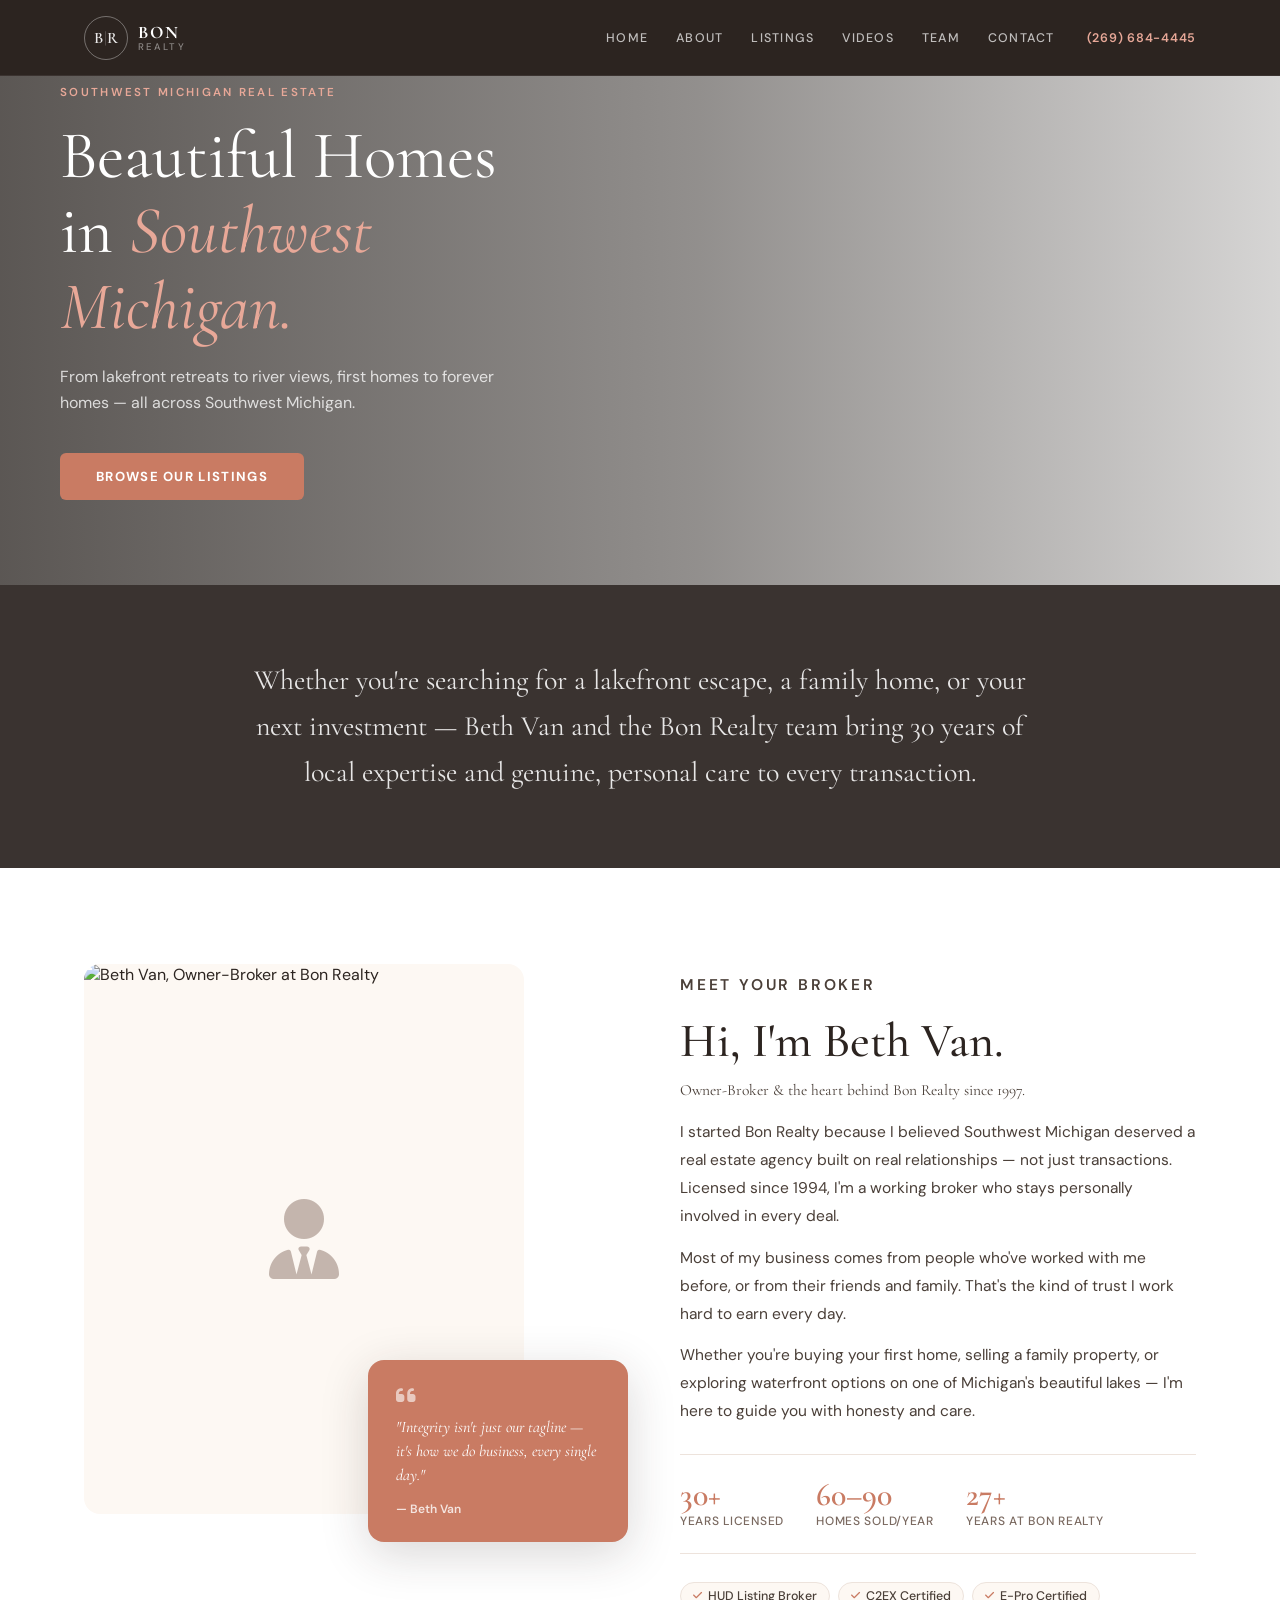
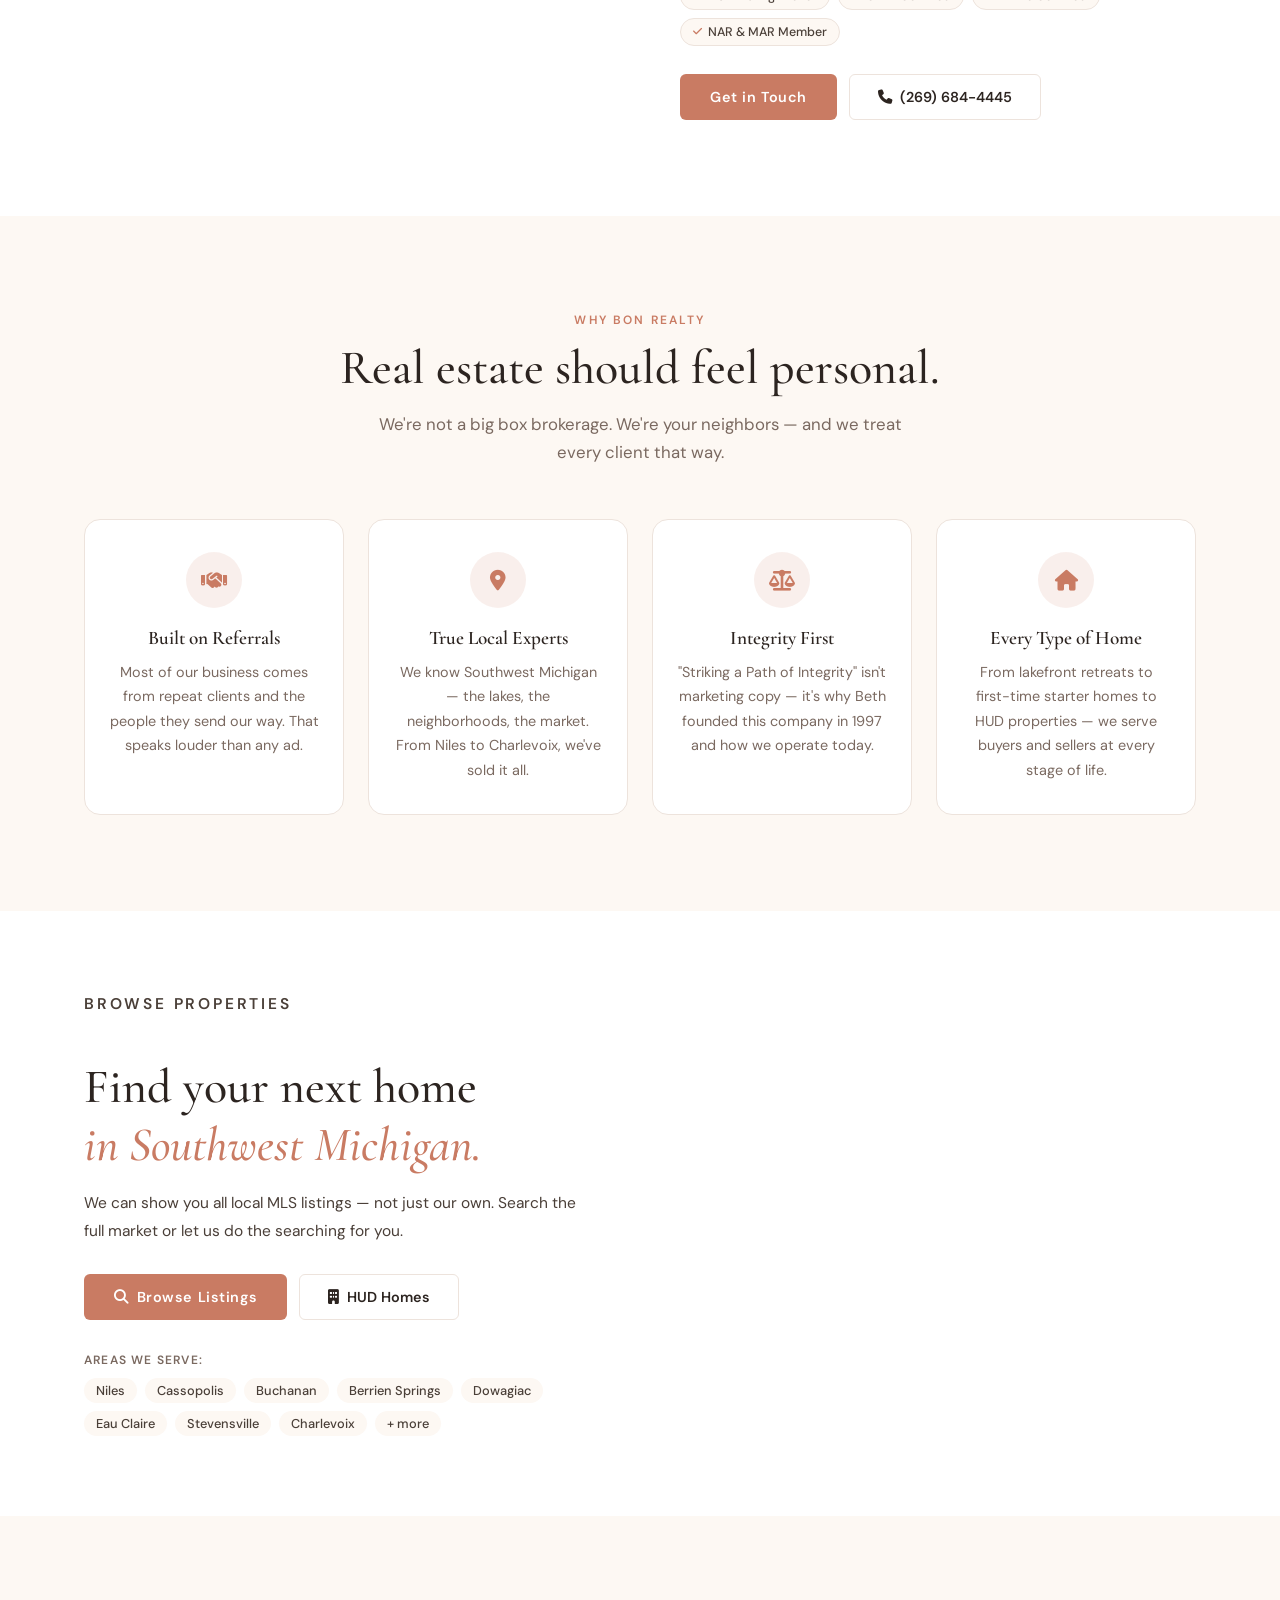
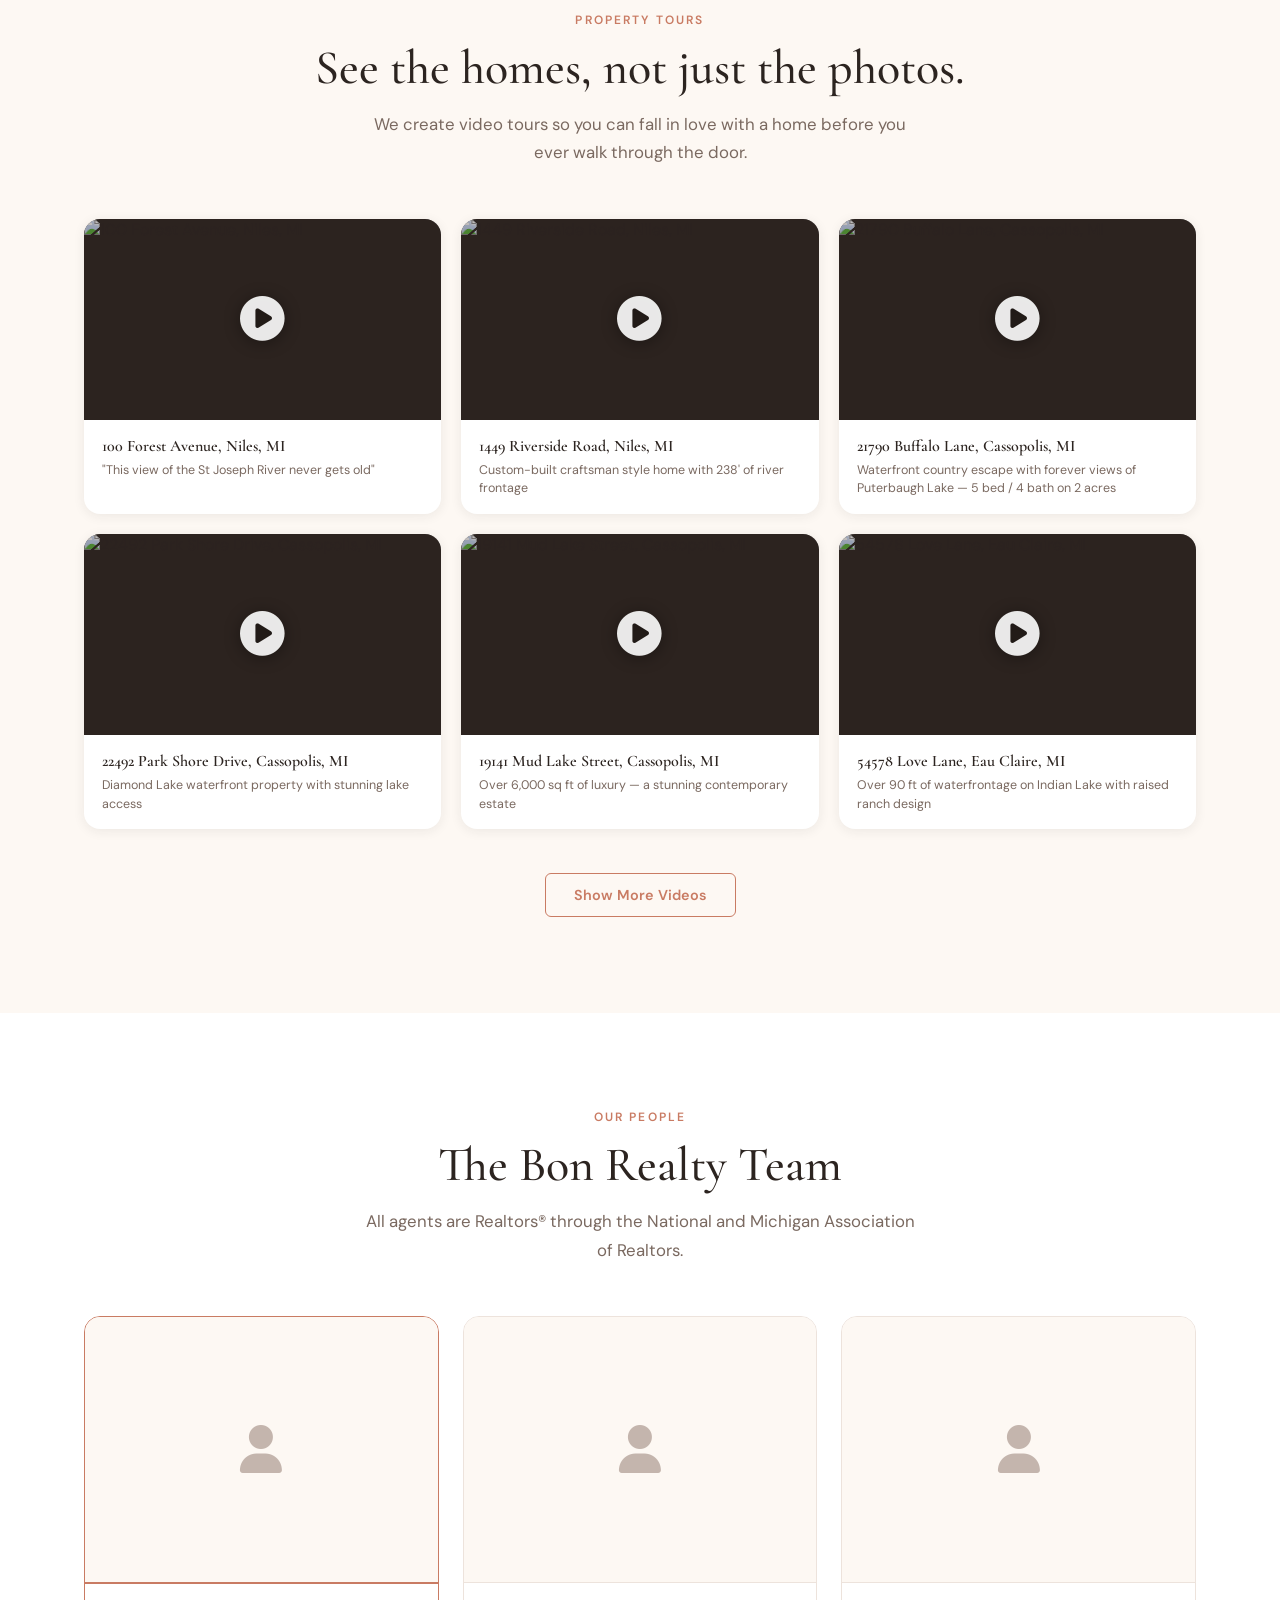
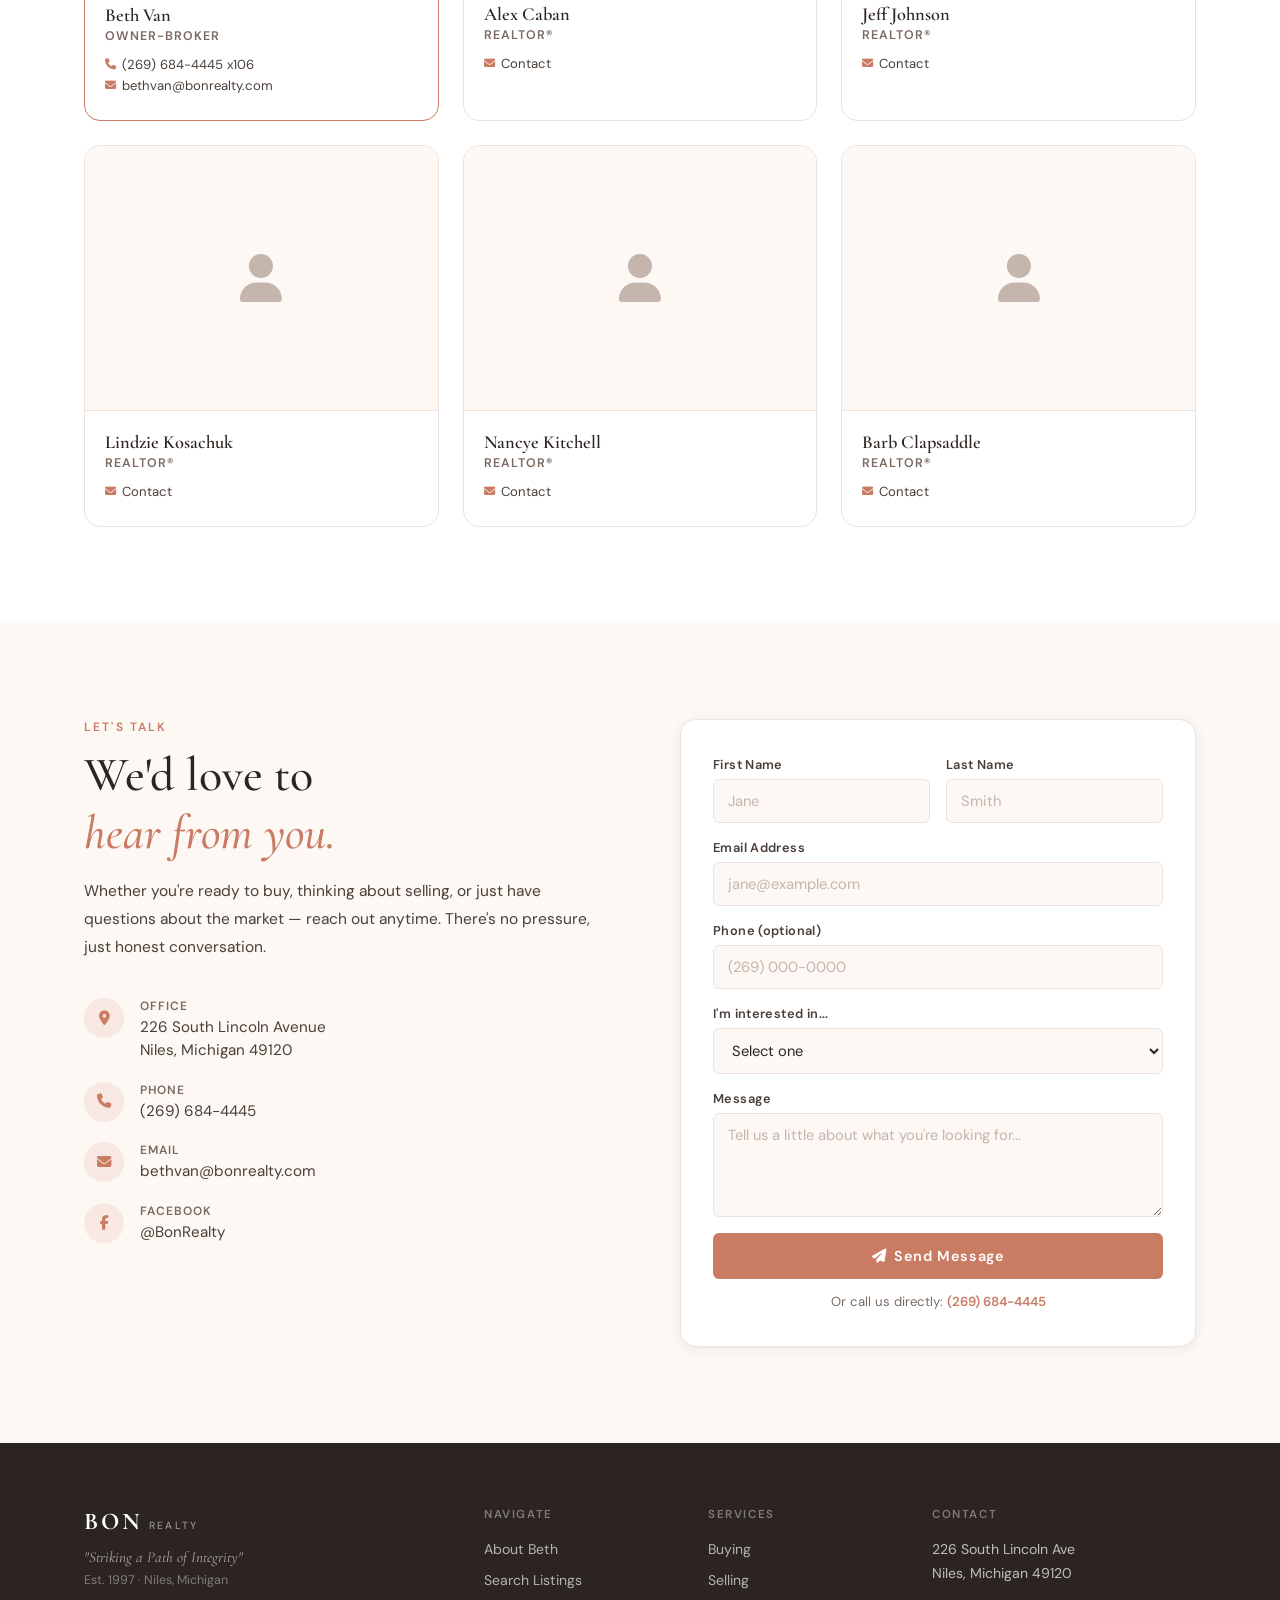
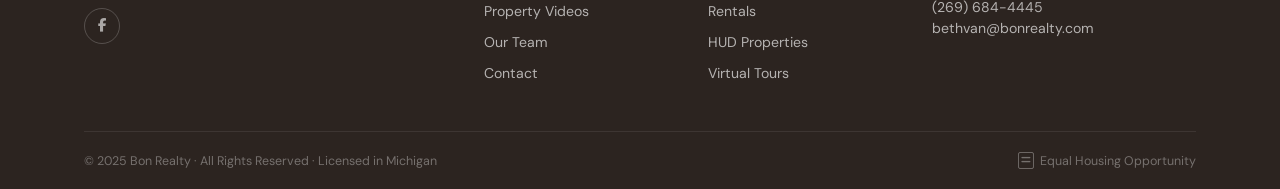
==== commit 59680082: "Redesign hero: dark nav, static photo, left-aligned text, mission strip - Nav: dark charcoal backgro" ====
--- a/index.html
+++ b/index.html
@@ -63,48 +63,23 @@
 
   <!-- ===================== HERO ===================== -->
   <section class="hero" id="home">
-    <!-- Slideshow backgrounds -->
-    <div class="hero-slides">
-      <div class="hero-slide active" style="background-image: url('https://img.youtube.com/vi/UWeOMjtgOYE/maxresdefault.jpg')"></div>
-      <div class="hero-slide" style="background-image: url('https://img.youtube.com/vi/U4ByKlqdVgU/maxresdefault.jpg')"></div>
-      <div class="hero-slide" style="background-image: url('https://img.youtube.com/vi/DhKgdk1o5Gc/maxresdefault.jpg')"></div>
-      <div class="hero-slide" style="background-image: url('https://img.youtube.com/vi/hwR65sxRikE/maxresdefault.jpg')"></div>
-    </div>
+    <div class="hero-bg" style="background-image: url('https://cdn1.photos.sparkplatform.com/ric/20260415155428172344000000.jpg')"></div>
     <div class="hero-overlay"></div>
 
     <div class="hero-content">
       <p class="hero-eyebrow">Southwest Michigan Real Estate</p>
-      <h1 class="hero-heading">Ready to find<br><em>your place</em> in Michigan?</h1>
-      <div class="hero-rule"></div>
-      <a href="https://link.flexmls.com/12jnke8sb572,18" target="_blank" class="btn-hero">Find It Here</a>
-    </div>
-
-    <!-- Slide dots -->
-    <div class="hero-dots">
-      <button class="hero-dot active" data-slide="0"></button>
-      <button class="hero-dot" data-slide="1"></button>
-      <button class="hero-dot" data-slide="2"></button>
-      <button class="hero-dot" data-slide="3"></button>
-    </div>
-  </section>
-
-
-  <!-- ===================== TESTIMONIAL STRIP ===================== -->
-  <div class="testimonial-strip">
-    <div class="testimonial-inner" id="testimonial-carousel">
-      <blockquote class="testimonial-quote active">
-        "Beth made the whole process feel easy and stress-free. She really knows this market and fought hard to get us the best deal."
-        <cite>— Happy Client, Niles MI</cite>
-      </blockquote>
-      <blockquote class="testimonial-quote">
-        "Bon Realty has been our go-to for years. Beth is honest, hardworking, and genuinely cares about finding you the right home."
-        <cite>— Repeat Client, Cassopolis MI</cite>
-      </blockquote>
-      <blockquote class="testimonial-quote">
-        "I was nervous buying my first home but Beth guided me every step of the way. Couldn't have done it without her."
-        <cite>— First-Time Buyer, Buchanan MI</cite>
-      </blockquote>
-    </div>
+      <h1 class="hero-heading">Beautiful Homes<br>in <em>Southwest Michigan.</em></h1>
+      <p class="hero-sub">From lakefront retreats to river views, first homes to forever homes — all across Southwest Michigan.</p>
+      <a href="listings/index.html" class="btn-hero">Browse Our Listings</a>
+    </div>
+  </section>
+
+
+  <!-- ===================== MISSION STRIP ===================== -->
+  <div class="mission-strip">
+    <p class="mission-text">
+      Whether you're searching for a lakefront escape, a family home, or your next investment — Beth Van and the Bon Realty team bring 30 years of local expertise and genuine, personal care to every transaction.
+    </p>
   </div>
 
 
--- a/css/style.css
+++ b/css/style.css
@@ -150,11 +150,11 @@
   top: 0; left: 0; right: 0;
   z-index: 100;
   height: var(--nav-h);
-  background: rgba(255,255,255,0.97);
-  border-bottom: 1px solid var(--border);
+  background: var(--dark);
+  border-bottom: 1px solid rgba(255,255,255,0.07);
   transition: box-shadow 0.3s;
 }
-.site-header.scrolled { box-shadow: var(--shadow-sm); }
+.site-header.scrolled { box-shadow: 0 2px 20px rgba(0,0,0,0.35); }
 
 .header-inner {
   max-width: var(--max);
@@ -176,7 +176,7 @@
 .logo-monogram {
   width: 44px;
   height: 44px;
-  border: 1.5px solid var(--coral);
+  border: 1.5px solid rgba(255,255,255,0.35);
   border-radius: 50%;
   display: flex;
   align-items: center;
@@ -184,11 +184,11 @@
   font-family: var(--serif);
   font-size: 1rem;
   font-weight: 600;
-  color: var(--coral);
+  color: rgba(255,255,255,0.9);
   letter-spacing: -0.02em;
   flex-shrink: 0;
 }
-.logo-monogram span { color: var(--light); font-weight: 300; margin: 0 1px; }
+.logo-monogram span { color: rgba(255,255,255,0.3); font-weight: 300; margin: 0 1px; }
 .logo-text {
   display: flex;
   flex-direction: column;
@@ -199,14 +199,14 @@
   font-size: 1.1rem;
   font-weight: 700;
   letter-spacing: 0.12em;
-  color: var(--dark);
+  color: #fff;
 }
 .logo-realty {
   font-family: var(--sans);
   font-size: 0.6rem;
   font-weight: 500;
   letter-spacing: 0.22em;
-  color: var(--mid);
+  color: rgba(255,255,255,0.45);
   text-transform: uppercase;
 }
 
@@ -218,9 +218,11 @@
   margin-left: auto;
 }
 .main-nav a {
-  font-size: 0.88rem;
+  font-size: 0.78rem;
   font-weight: 500;
-  color: var(--dark-mid);
+  letter-spacing: 0.1em;
+  text-transform: uppercase;
+  color: rgba(255,255,255,0.7);
   transition: color 0.2s;
   position: relative;
 }
@@ -228,21 +230,22 @@
   content: '';
   position: absolute;
   bottom: -3px; left: 0;
-  width: 0; height: 1.5px;
-  background: var(--coral);
+  width: 0; height: 1px;
+  background: var(--coral-light);
   transition: width 0.25s var(--ease);
 }
-.main-nav a:hover { color: var(--coral); }
+.main-nav a:hover { color: #fff; }
 .main-nav a:hover::after { width: 100%; }
 
 .header-phone {
-  font-size: 0.85rem;
-  font-weight: 600;
-  color: var(--coral);
+  font-size: 0.78rem;
+  font-weight: 600;
+  letter-spacing: 0.06em;
+  color: var(--coral-light);
   white-space: nowrap;
   flex-shrink: 0;
 }
-.header-phone:hover { color: var(--coral-dark); }
+.header-phone:hover { color: #fff; }
 
 /* Burger */
 .burger {
@@ -267,7 +270,7 @@
   position: fixed;
   inset: 0;
   z-index: 200;
-  background: var(--warm-white);
+  background: var(--dark);
   flex-direction: column;
   align-items: center;
   justify-content: center;
@@ -284,18 +287,18 @@
   position: absolute;
   top: 20px; right: 24px;
   font-size: 1.5rem;
-  color: var(--dark);
+  color: rgba(255,255,255,0.7);
 }
 .mobile-link {
   font-family: var(--serif);
   font-size: 2rem;
-  color: var(--dark);
-}
-.mobile-link:hover { color: var(--coral); }
+  color: rgba(255,255,255,0.9);
+}
+.mobile-link:hover { color: var(--coral-light); }
 .mobile-phone {
   font-size: 1rem;
   font-weight: 600;
-  color: var(--coral);
+  color: var(--coral-light);
   margin-top: 8px;
 }
 
@@ -303,82 +306,76 @@
 /* ─── Hero ───────────────────────────────────────────────────── */
 .hero {
   position: relative;
-  height: 100svh;
-  min-height: 560px;
+  height: 65vh;
+  min-height: 480px;
   overflow: hidden;
   display: flex;
   align-items: center;
-  justify-content: center;
-}
-
-.hero-slides {
-  position: absolute;
-  inset: 0;
-}
-.hero-slide {
+  justify-content: flex-start;
+}
+
+.hero-bg {
   position: absolute;
   inset: 0;
   background-size: cover;
   background-position: center;
-  opacity: 0;
-  transition: opacity 1.2s var(--ease);
-}
-.hero-slide.active { opacity: 1; }
+}
 
 .hero-overlay {
   position: absolute;
   inset: 0;
   background: linear-gradient(
-    to bottom,
-    rgba(44,36,32,0.35) 0%,
-    rgba(44,36,32,0.55) 50%,
-    rgba(44,36,32,0.7) 100%
+    to right,
+    rgba(28,22,18,0.72) 0%,
+    rgba(28,22,18,0.48) 55%,
+    rgba(28,22,18,0.18) 100%
   );
 }
 
 .hero-content {
   position: relative;
   z-index: 2;
-  text-align: center;
-  padding: 0 24px;
-  max-width: 760px;
+  text-align: left;
+  padding: 0 60px;
+  max-width: 620px;
 }
 .hero-eyebrow {
   font-family: var(--sans);
-  font-size: 0.75rem;
+  font-size: 0.72rem;
   font-weight: 600;
   letter-spacing: 0.2em;
   text-transform: uppercase;
   color: var(--coral-light);
-  margin-bottom: 20px;
+  margin-bottom: 18px;
 }
 .hero-heading {
   font-family: var(--serif);
-  font-size: clamp(2.8rem, 7vw, 5.5rem);
+  font-size: clamp(2.4rem, 5.5vw, 4.2rem);
   font-weight: 400;
   color: #fff;
-  line-height: 1.1;
-  margin-bottom: 28px;
+  line-height: 1.12;
+  margin-bottom: 20px;
 }
 .hero-heading em {
   font-style: italic;
   color: var(--coral-light);
 }
-.hero-rule {
-  width: 60px;
-  height: 1.5px;
-  background: rgba(255,255,255,0.5);
-  margin: 0 auto 32px;
+.hero-sub {
+  font-size: 1rem;
+  color: rgba(255,255,255,0.78);
+  line-height: 1.65;
+  margin-bottom: 36px;
+  max-width: 460px;
 }
 .btn-hero {
   display: inline-block;
-  padding: 16px 44px;
+  padding: 15px 36px;
   background: var(--coral);
   color: #fff;
   font-family: var(--sans);
-  font-size: 0.85rem;
+  font-size: 0.82rem;
   font-weight: 700;
-  letter-spacing: 0.12em;
+  letter-spacing: 0.1em;
   text-transform: uppercase;
   border-radius: var(--radius);
   transition: background 0.25s, transform 0.2s, box-shadow 0.25s;
@@ -386,68 +383,29 @@
 .btn-hero:hover {
   background: var(--coral-dark);
   transform: translateY(-2px);
-  box-shadow: 0 8px 32px rgba(0,0,0,0.3);
-}
-
-/* Slide dots */
-.hero-dots {
-  position: absolute;
-  bottom: 28px;
-  left: 50%;
-  transform: translateX(-50%);
-  z-index: 3;
-  display: flex;
-  gap: 10px;
-}
-.hero-dot {
-  width: 8px;
-  height: 8px;
-  border-radius: 50%;
-  border: 1.5px solid rgba(255,255,255,0.6);
-  background: transparent;
-  transition: background 0.25s, border-color 0.25s;
-}
-.hero-dot.active {
-  background: var(--coral);
-  border-color: var(--coral);
-}
-
-
-/* ─── Testimonial Strip ──────────────────────────────────────── */
-.testimonial-strip {
-  background: var(--dark);
-  padding: 36px 24px;
+  box-shadow: 0 8px 32px rgba(0,0,0,0.35);
+}
+
+@media (max-width: 640px) {
+  .hero-content { padding: 0 28px; }
+  .hero { height: 75vw; min-height: 360px; }
+}
+
+
+/* ─── Mission Strip ──────────────────────────────────────────── */
+.mission-strip {
+  background: #3A3330;
+  padding: 72px 28px;
   text-align: center;
-  min-height: 110px;
-  display: flex;
-  align-items: center;
-  justify-content: center;
-}
-.testimonial-inner { max-width: 760px; position: relative; min-height: 60px; }
-.testimonial-quote {
-  font-family: var(--serif);
-  font-size: clamp(1rem, 2vw, 1.25rem);
-  font-style: italic;
-  color: rgba(255,255,255,0.9);
-  line-height: 1.6;
-  position: absolute;
-  inset: 0;
-  display: flex;
-  flex-direction: column;
-  align-items: center;
-  justify-content: center;
-  opacity: 0;
-  transition: opacity 0.8s var(--ease);
-}
-.testimonial-quote.active { opacity: 1; position: static; }
-.testimonial-quote cite {
-  font-family: var(--sans);
-  font-style: normal;
-  font-size: 0.78rem;
-  font-weight: 500;
-  letter-spacing: 0.08em;
-  color: var(--coral-light);
-  margin-top: 10px;
+}
+.mission-text {
+  font-family: var(--serif);
+  font-size: clamp(1.2rem, 2.5vw, 1.75rem);
+  font-weight: 400;
+  color: rgba(255,255,255,0.88);
+  line-height: 1.65;
+  max-width: 820px;
+  margin: 0 auto;
 }
 
 
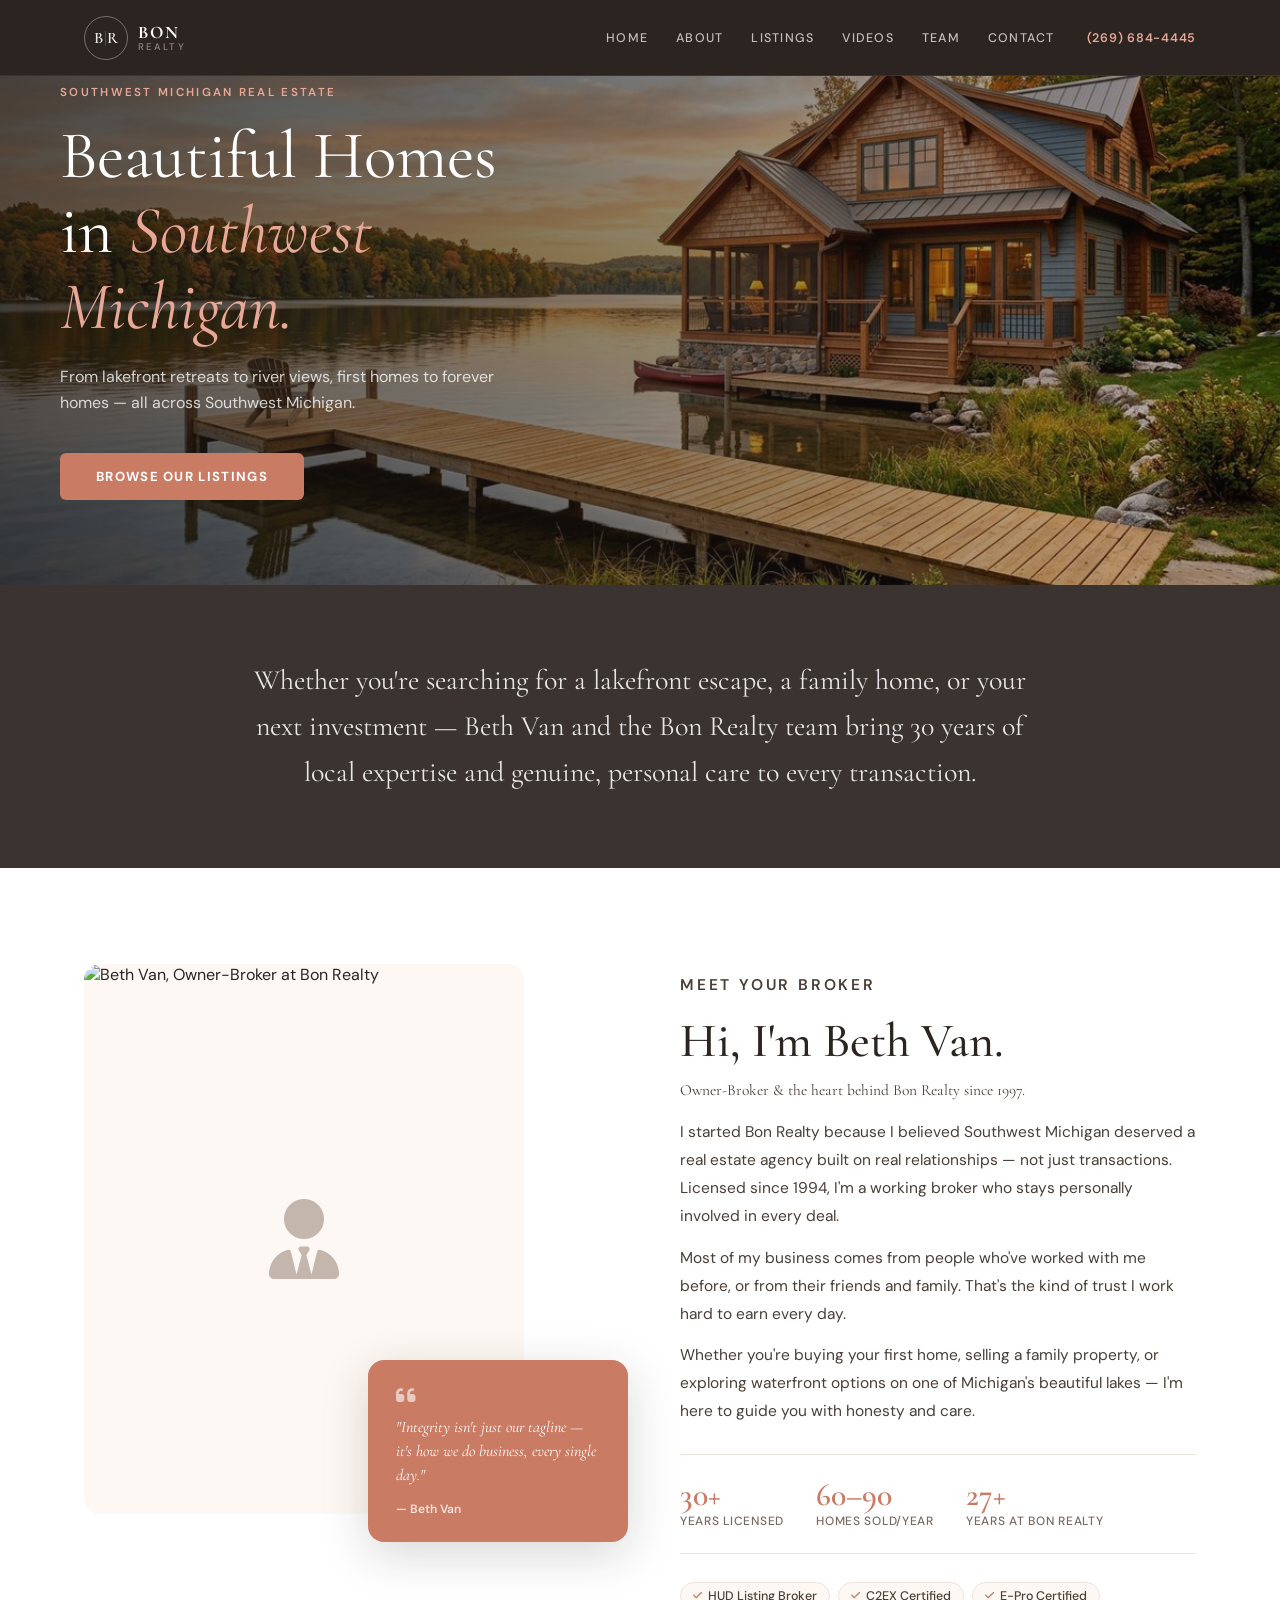
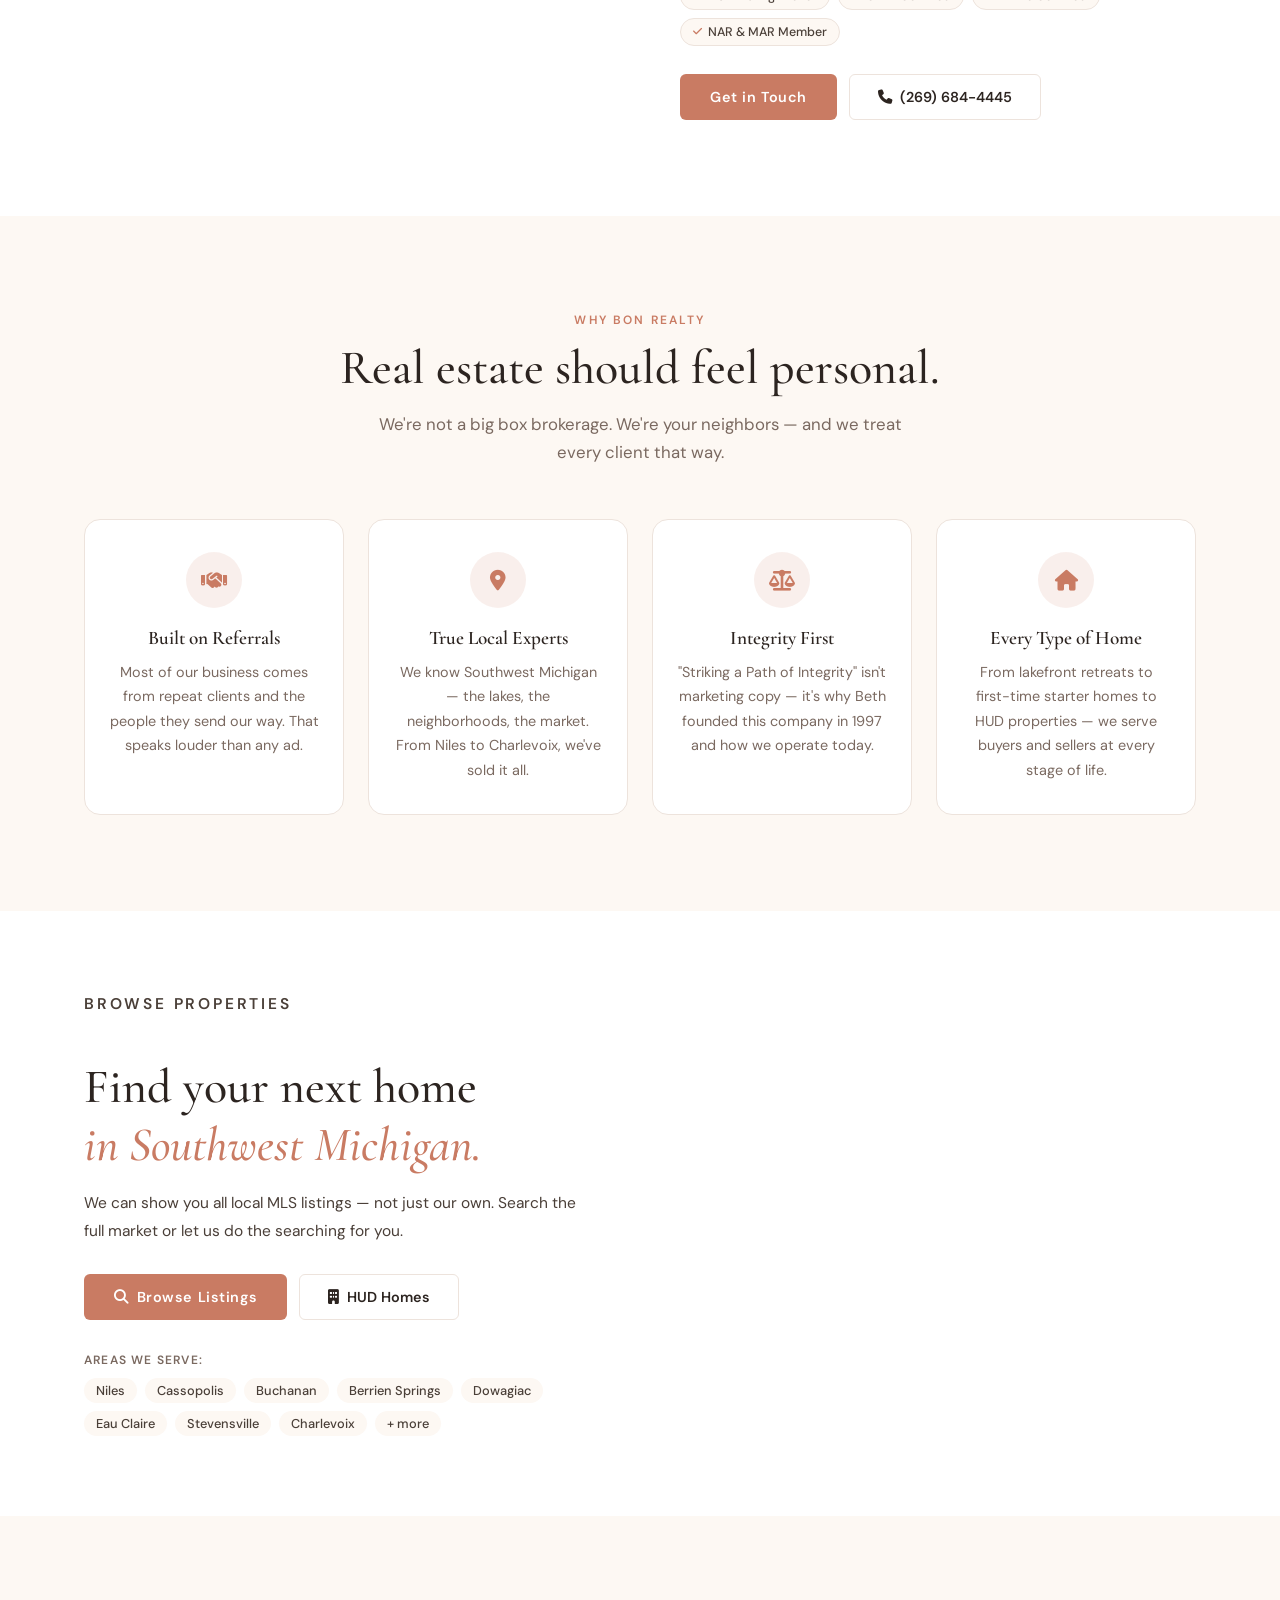
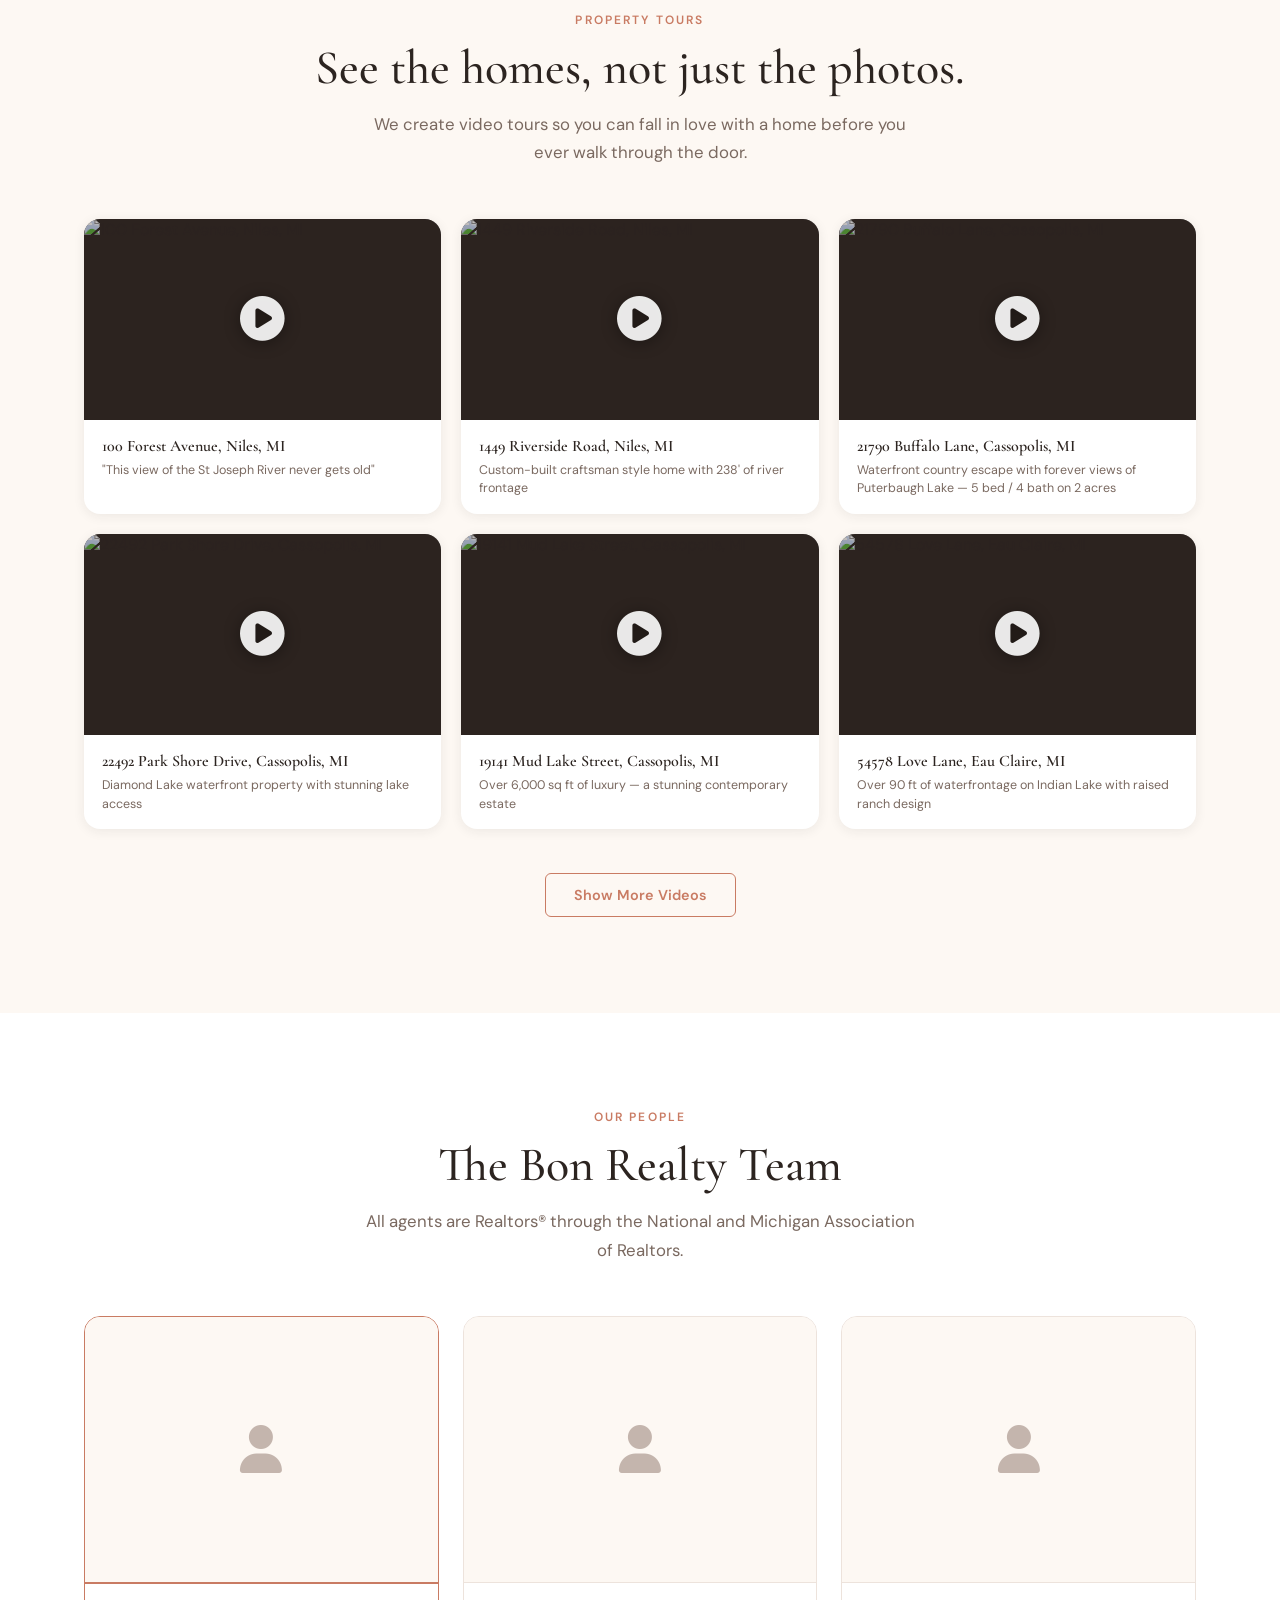
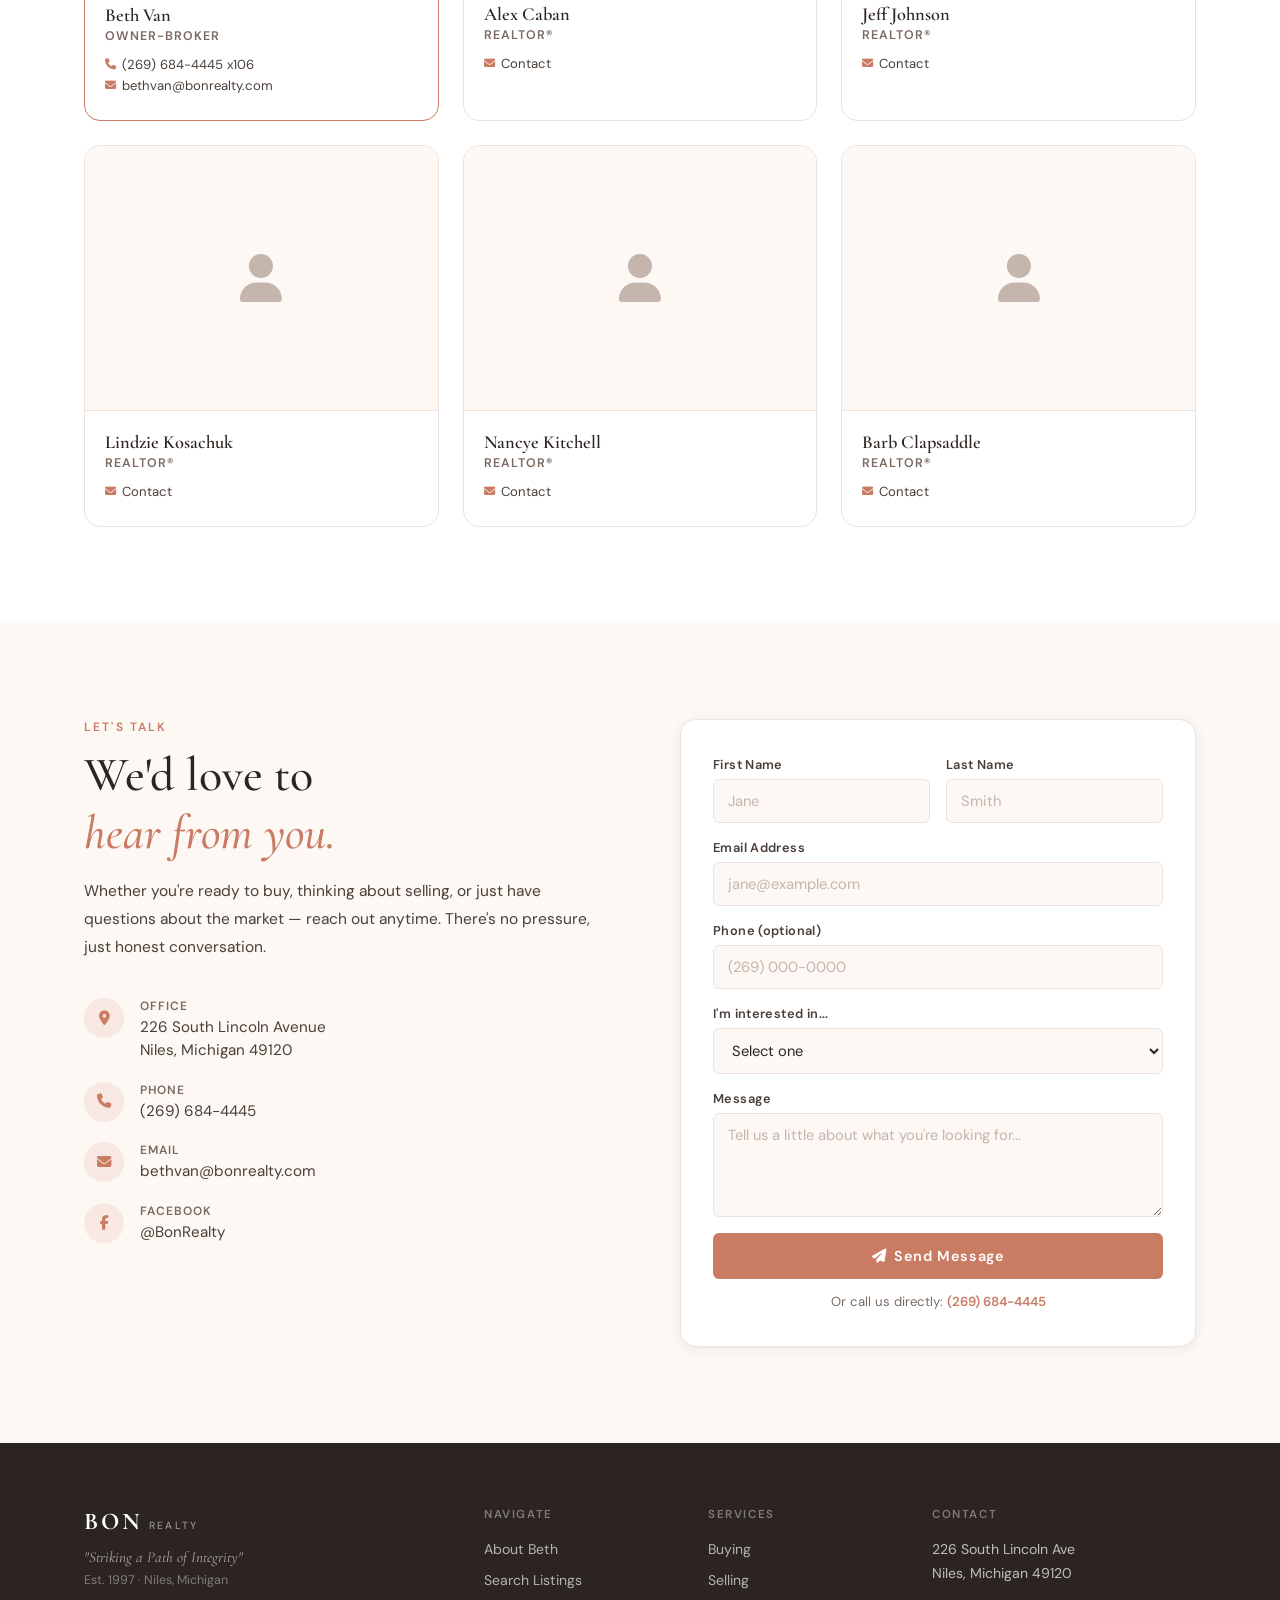
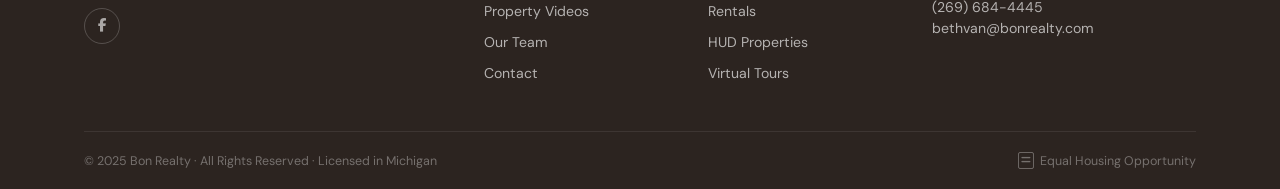
==== commit d645affa: "Add hero background photo — Michigan lakefront cabin at sunset Replaces the Sparkplatform CDN placeh" ====
--- a/index.html
+++ b/index.html
@@ -63,7 +63,7 @@
 
   <!-- ===================== HERO ===================== -->
   <section class="hero" id="home">
-    <div class="hero-bg" style="background-image: url('https://cdn1.photos.sparkplatform.com/ric/20260415155428172344000000.jpg')"></div>
+    <div class="hero-bg" style="background-image: url('images/hero.jpg')"></div>
     <div class="hero-overlay"></div>
 
     <div class="hero-content">
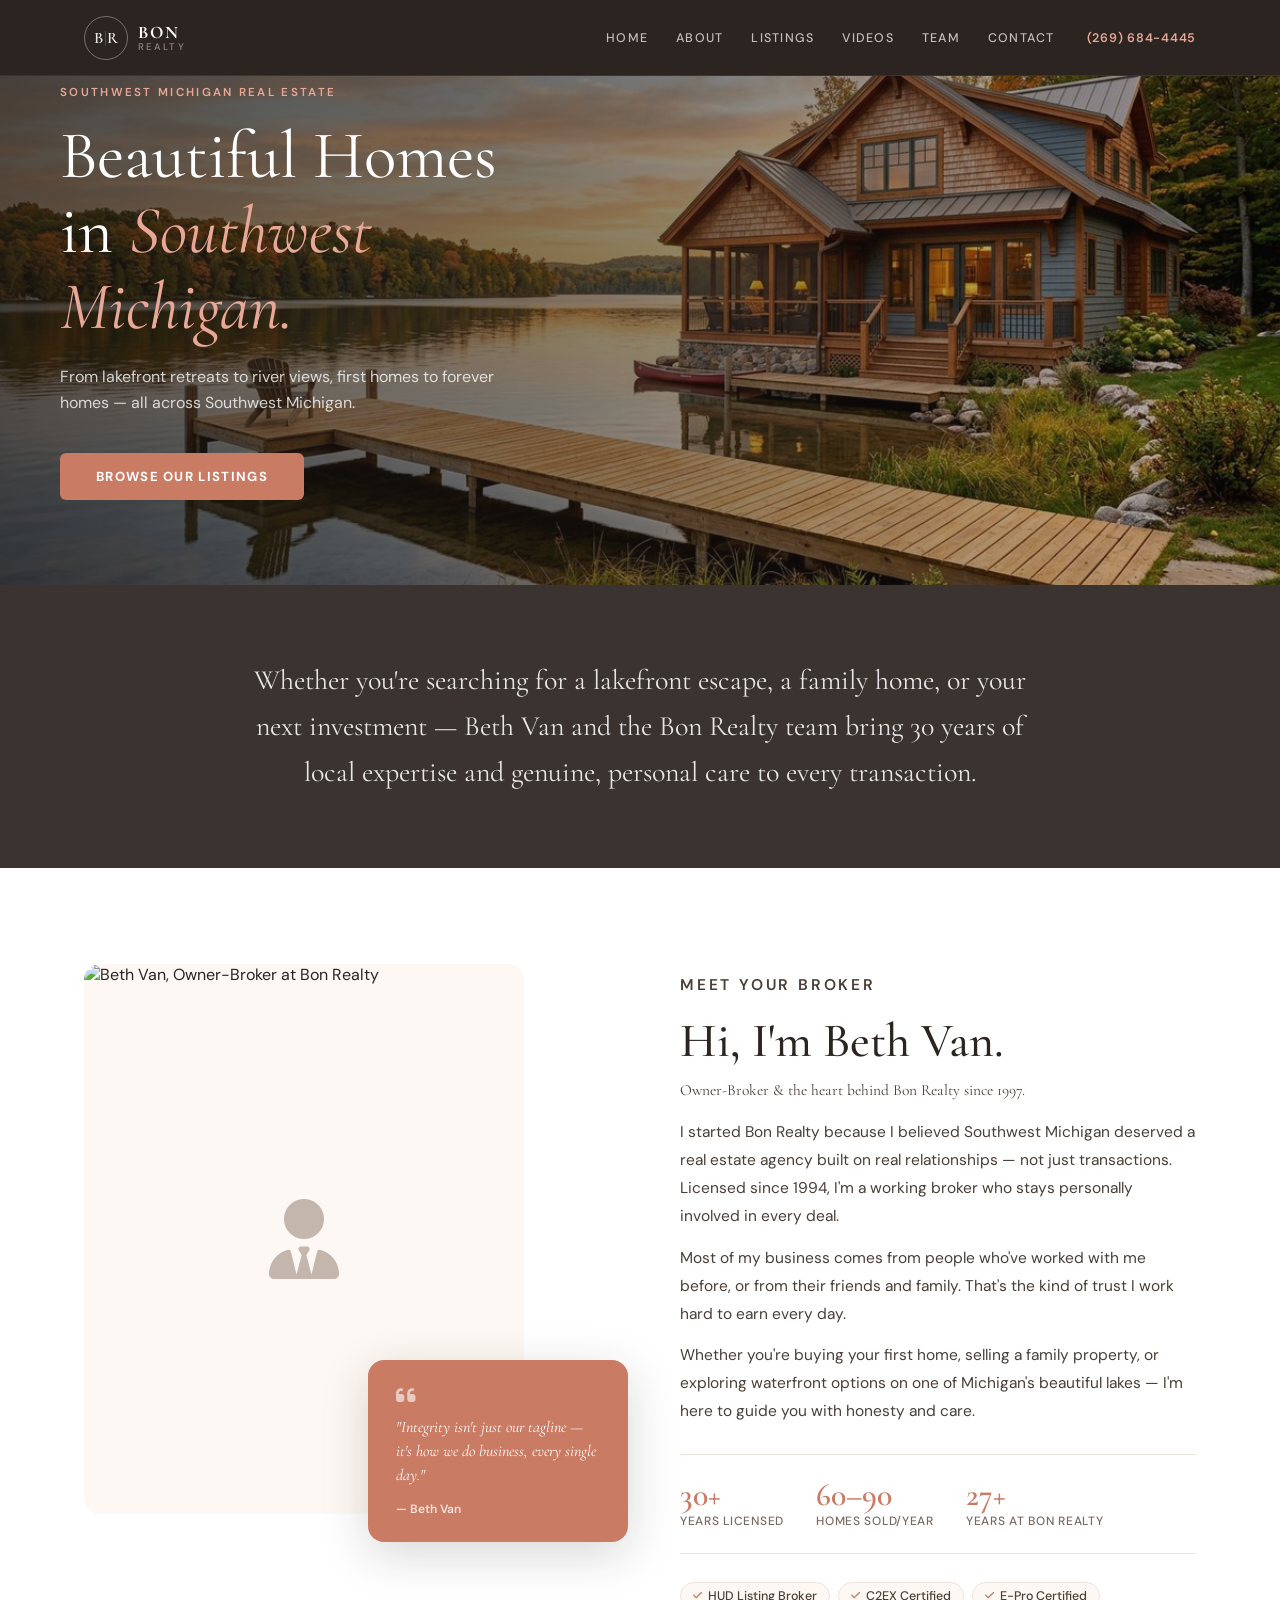
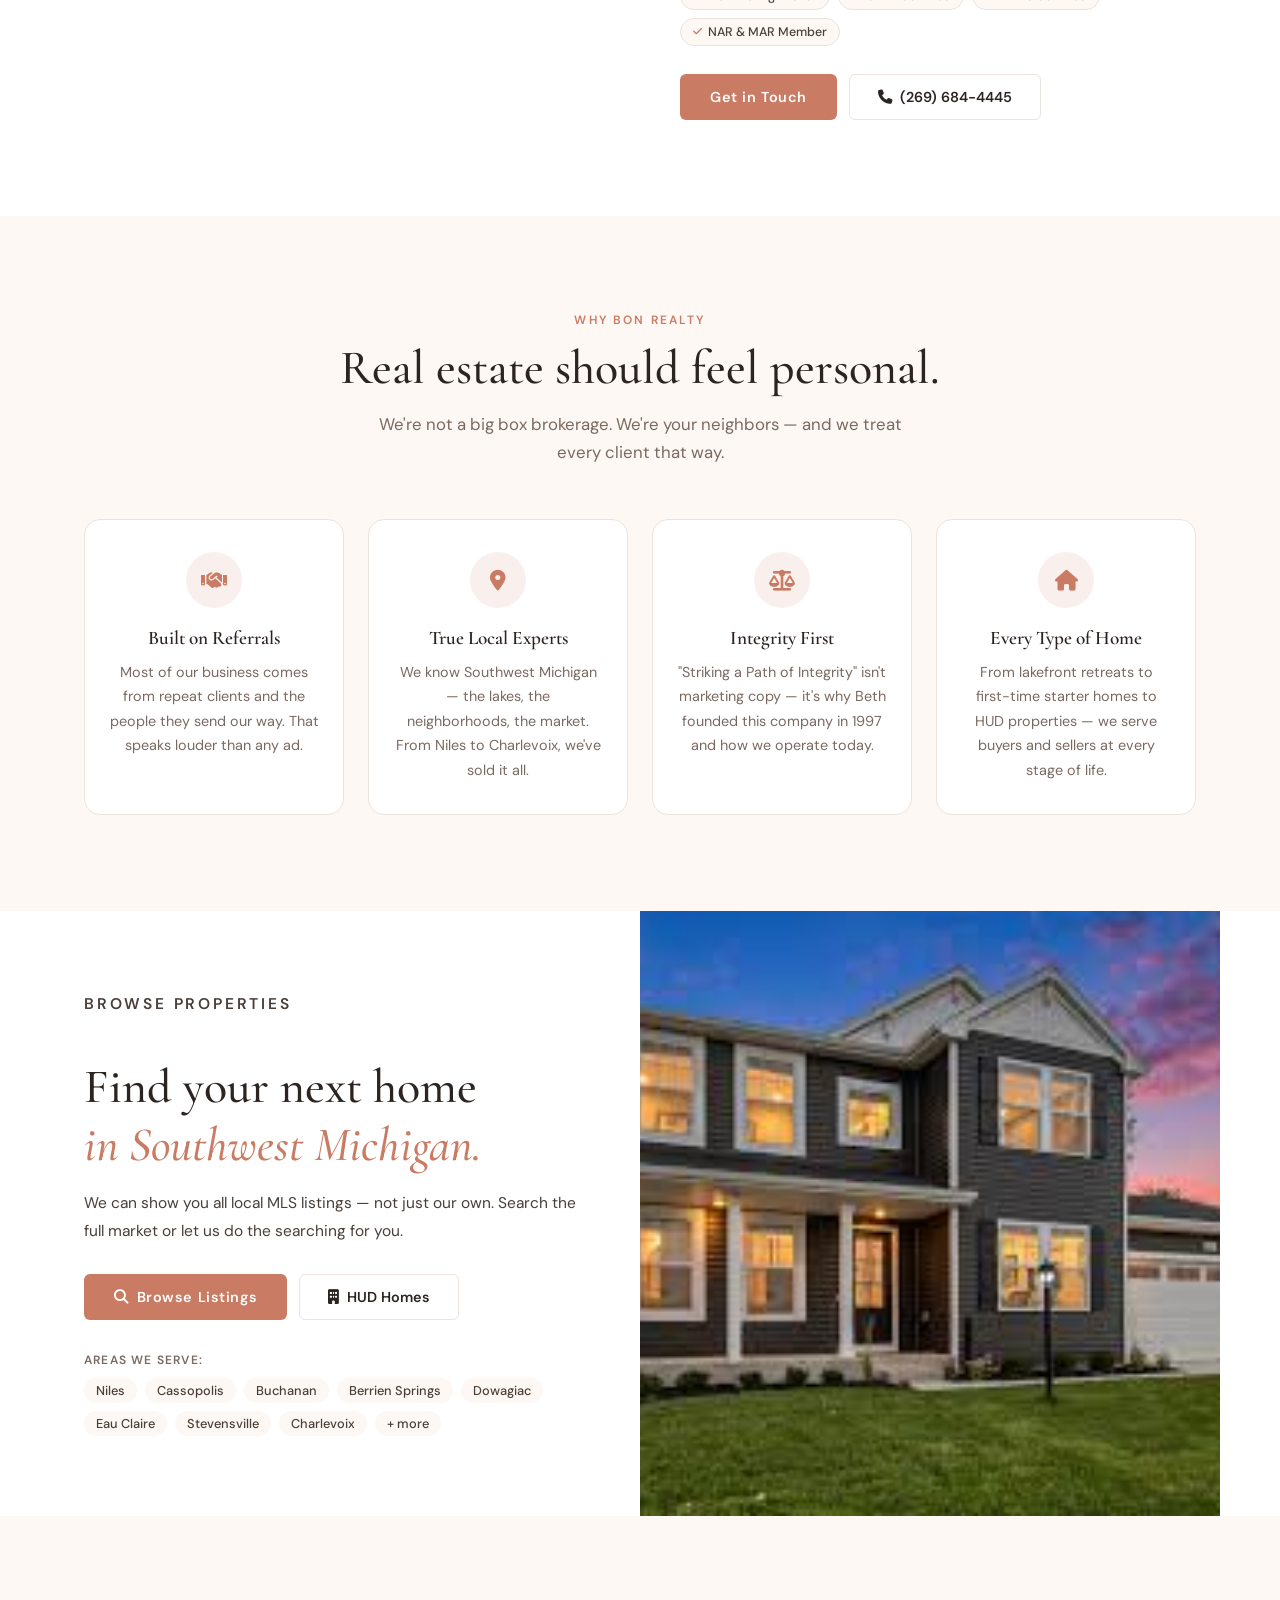
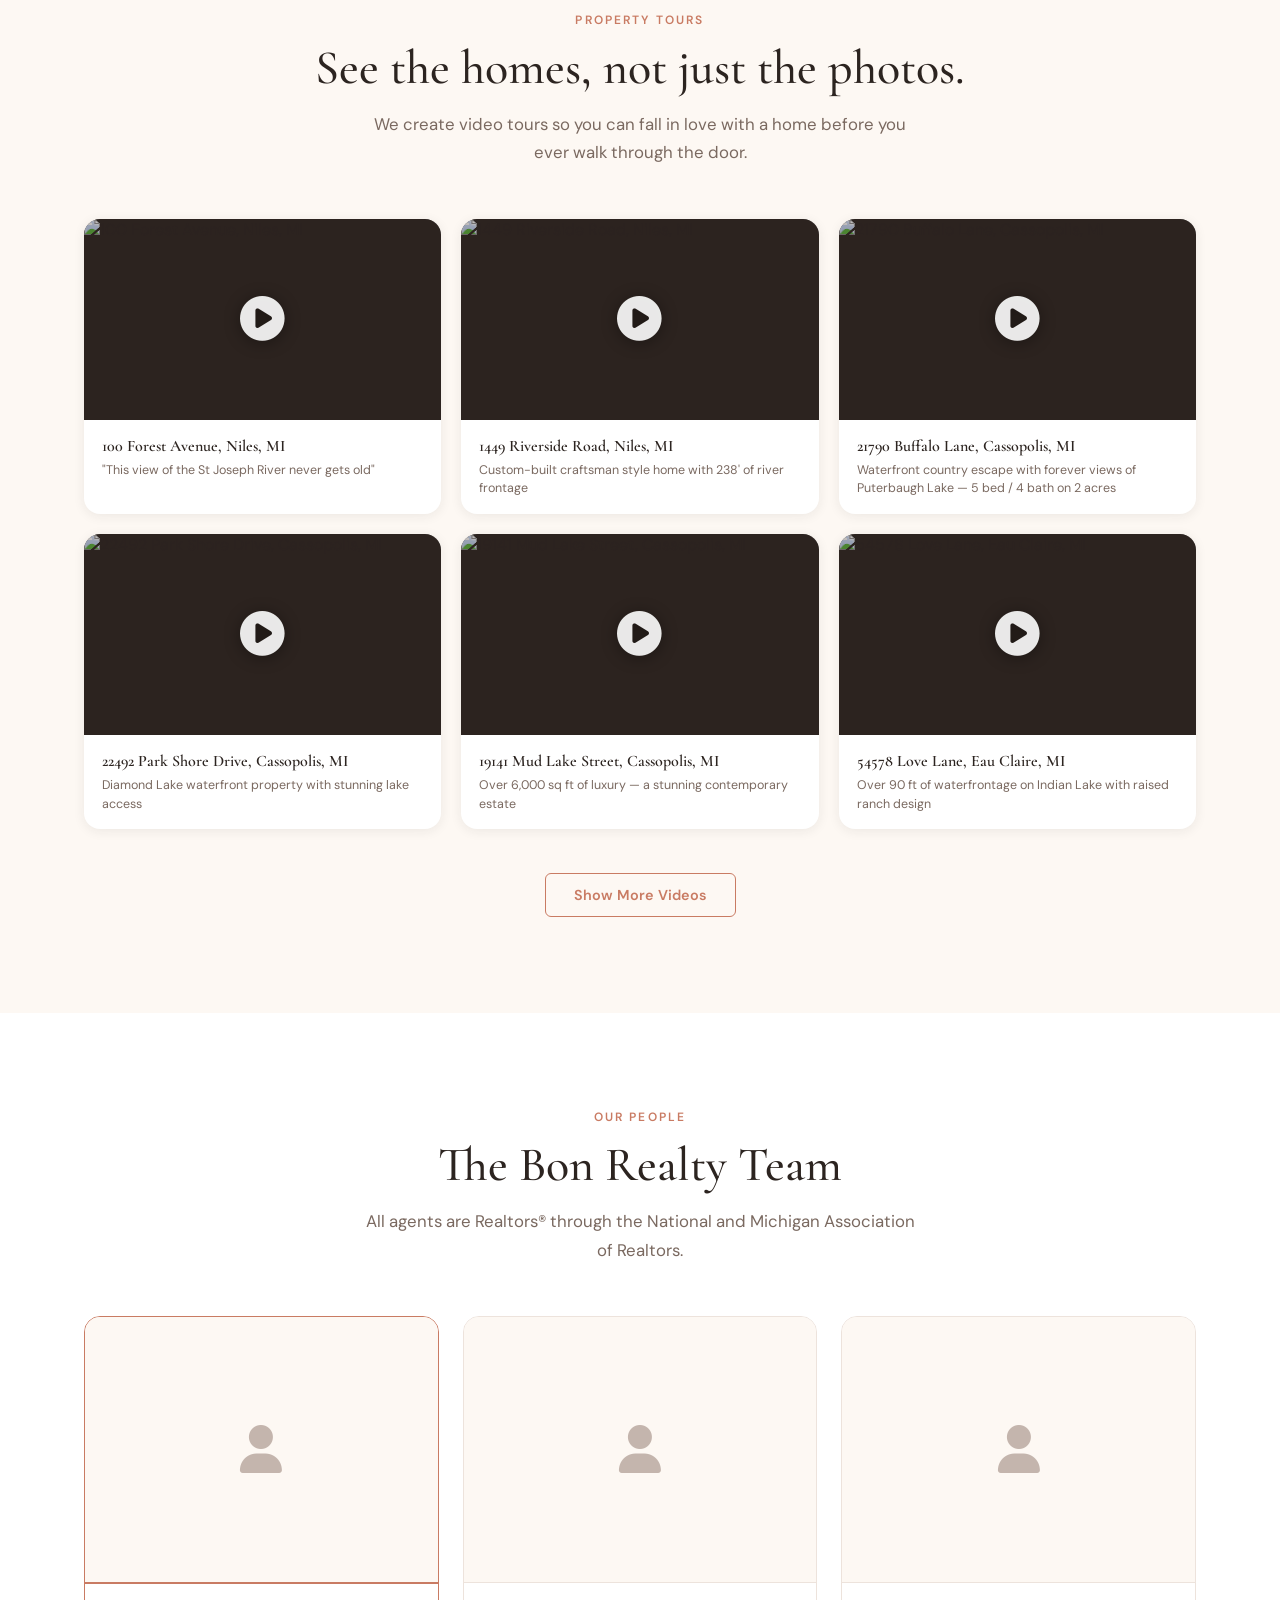
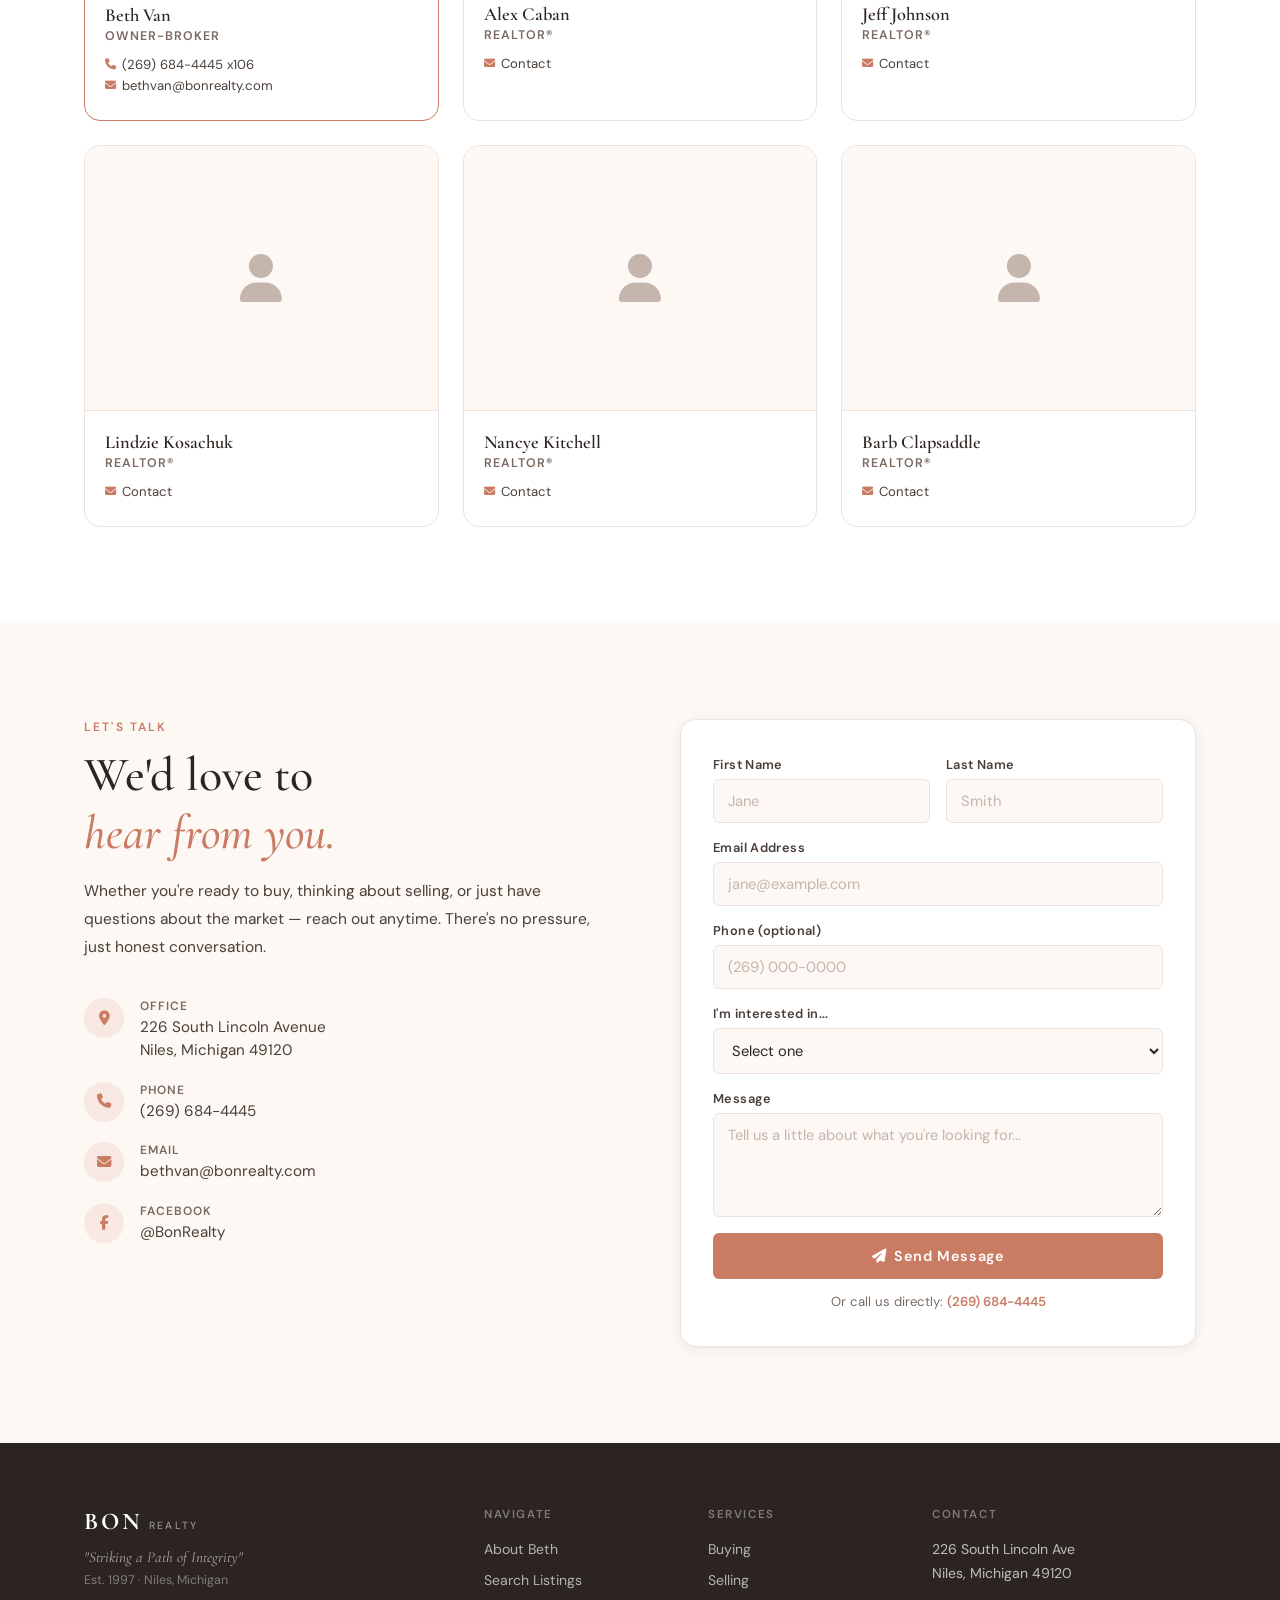
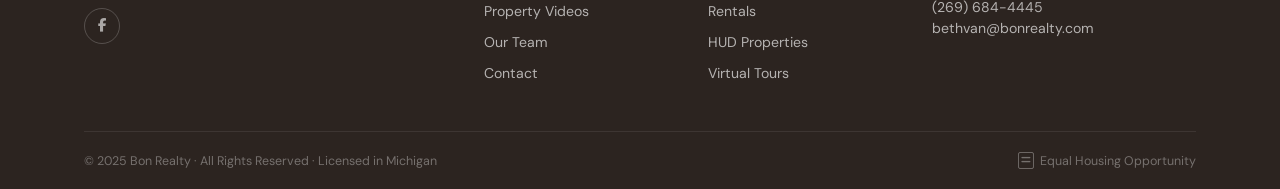
==== commit 61527ab0: "Replace YouTube thumbnail with local h2.jpg in listings section Also adds h3.jpeg and h4.webp to ima" ====
--- a/index.html
+++ b/index.html
@@ -211,7 +211,7 @@
       </div>
       <div class="listings-photo">
         <div class="listings-photo-frame">
-          <img src="https://img.youtube.com/vi/5fN6Y7YYtWY/maxresdefault.jpg" alt="Beautiful Southwest Michigan home" onerror="this.style.display='none'">
+          <img src="images/h2.jpg" alt="Beautiful Southwest Michigan home">
         </div>
       </div>
     </div>
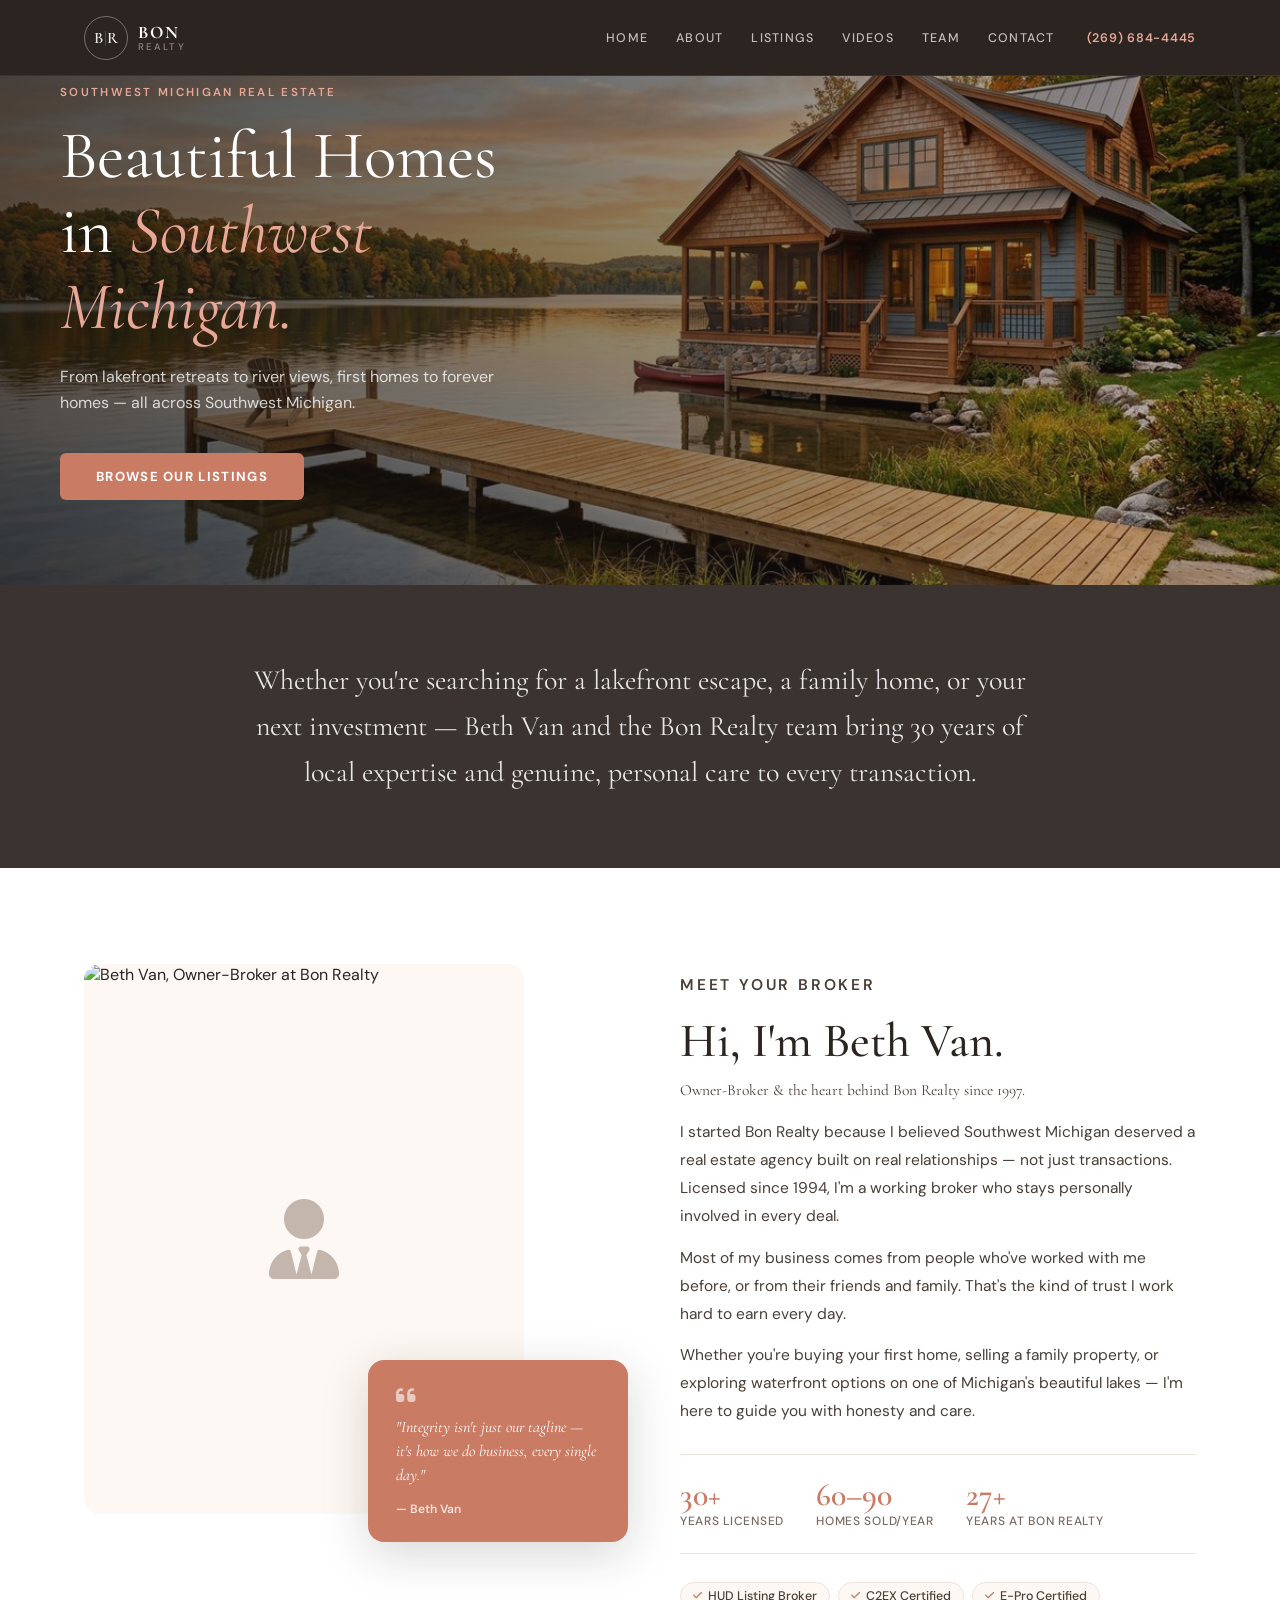
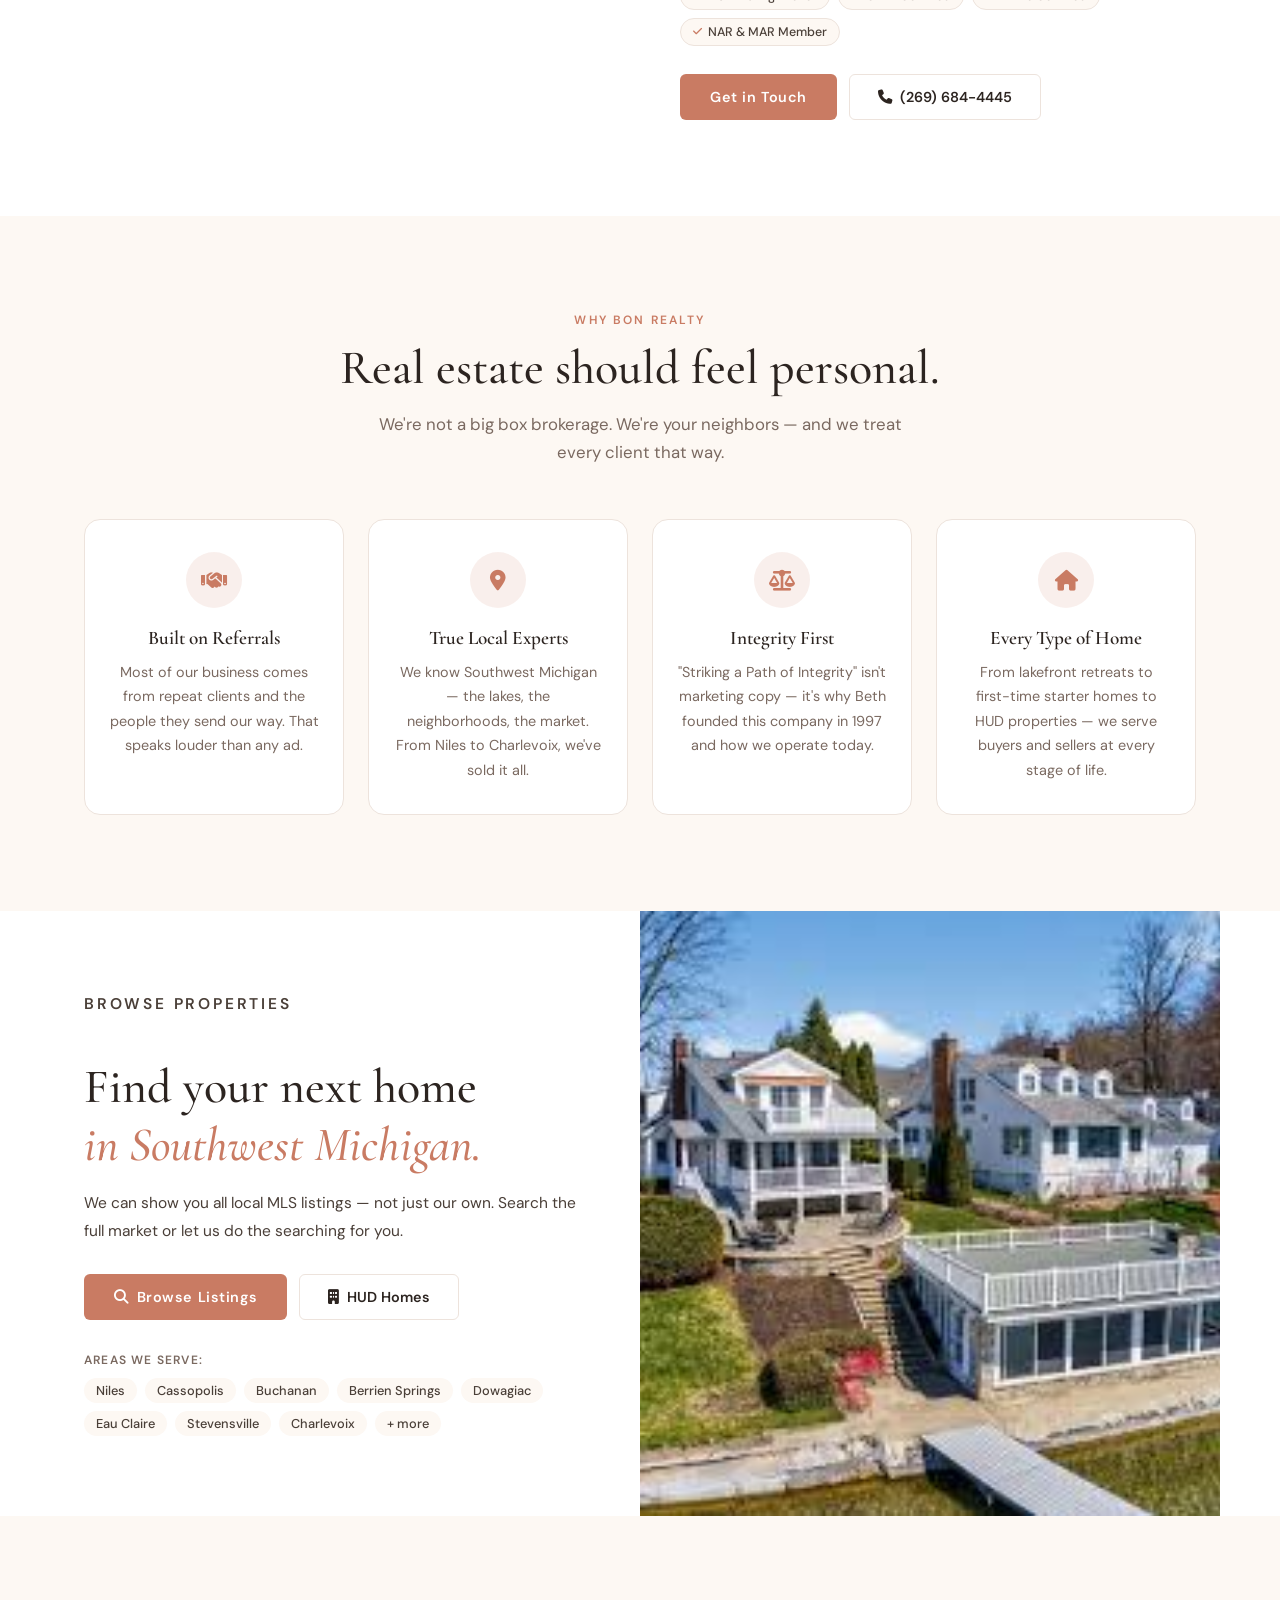
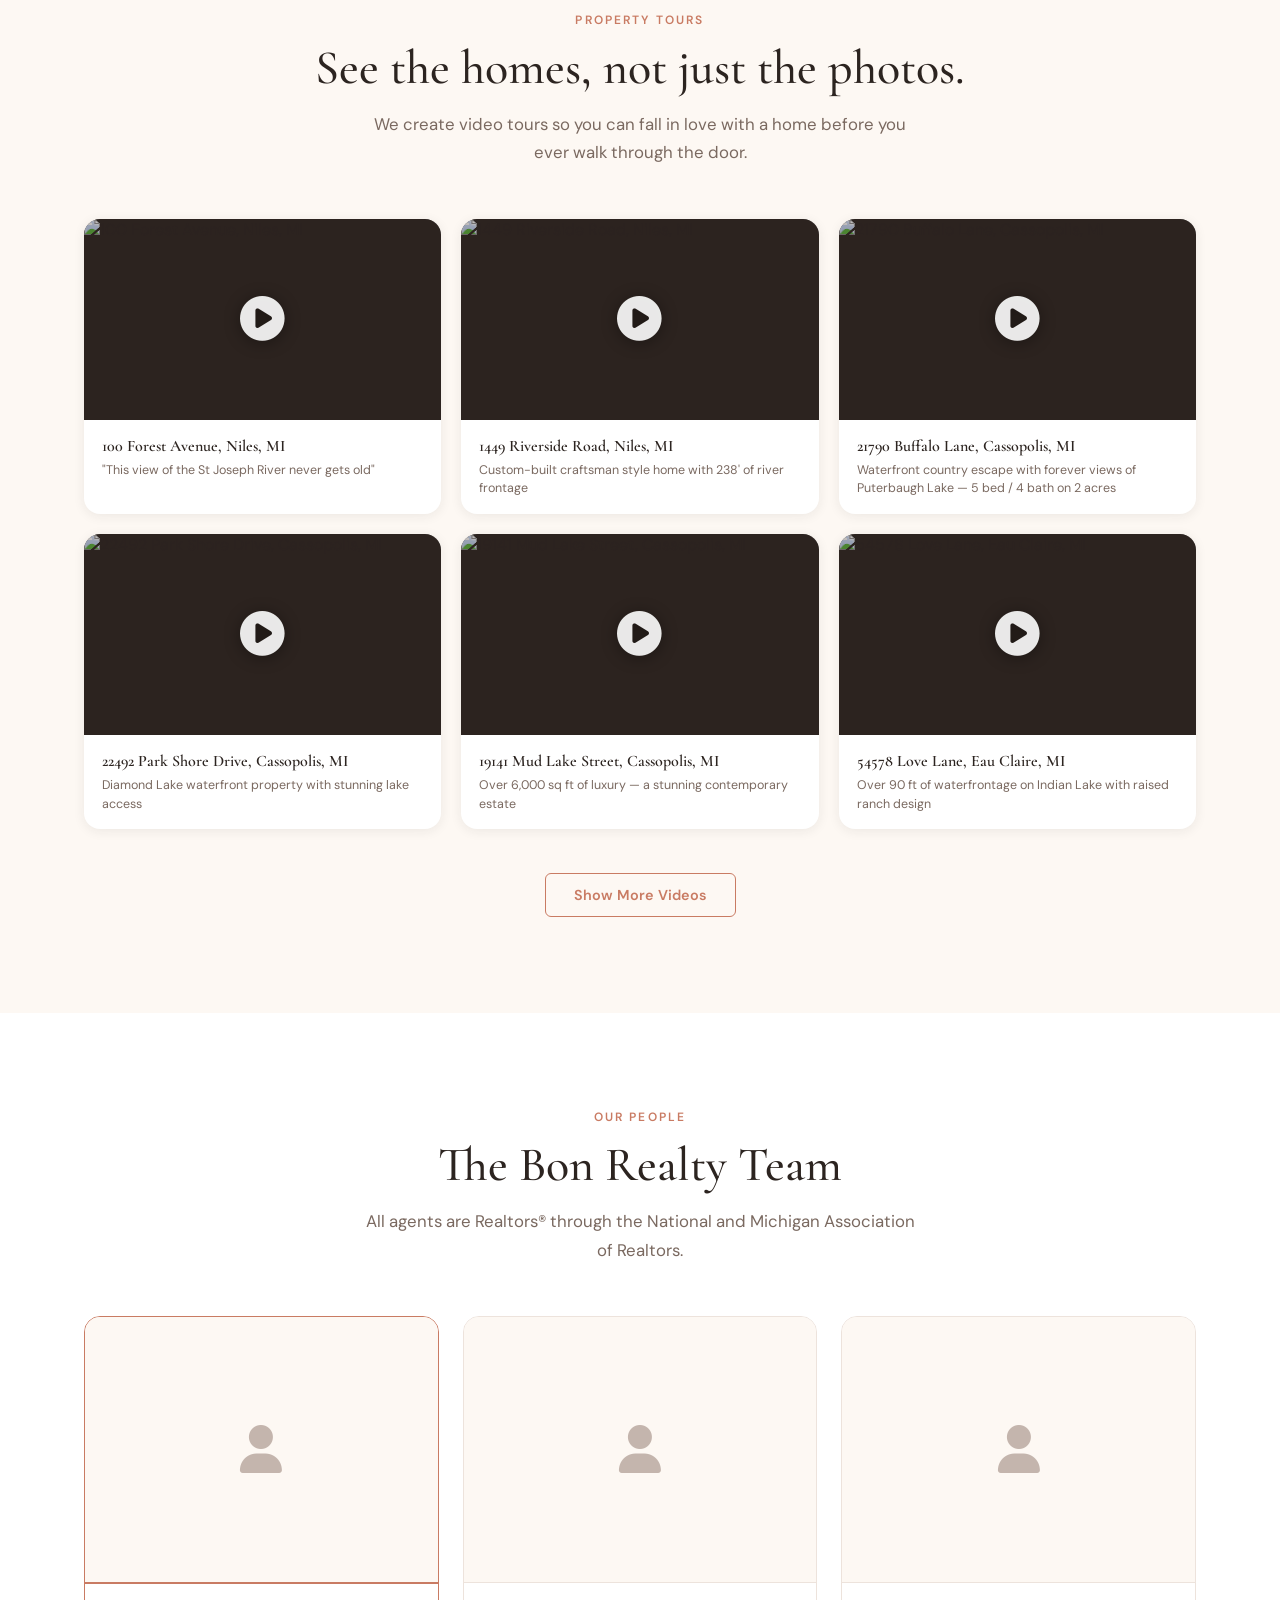
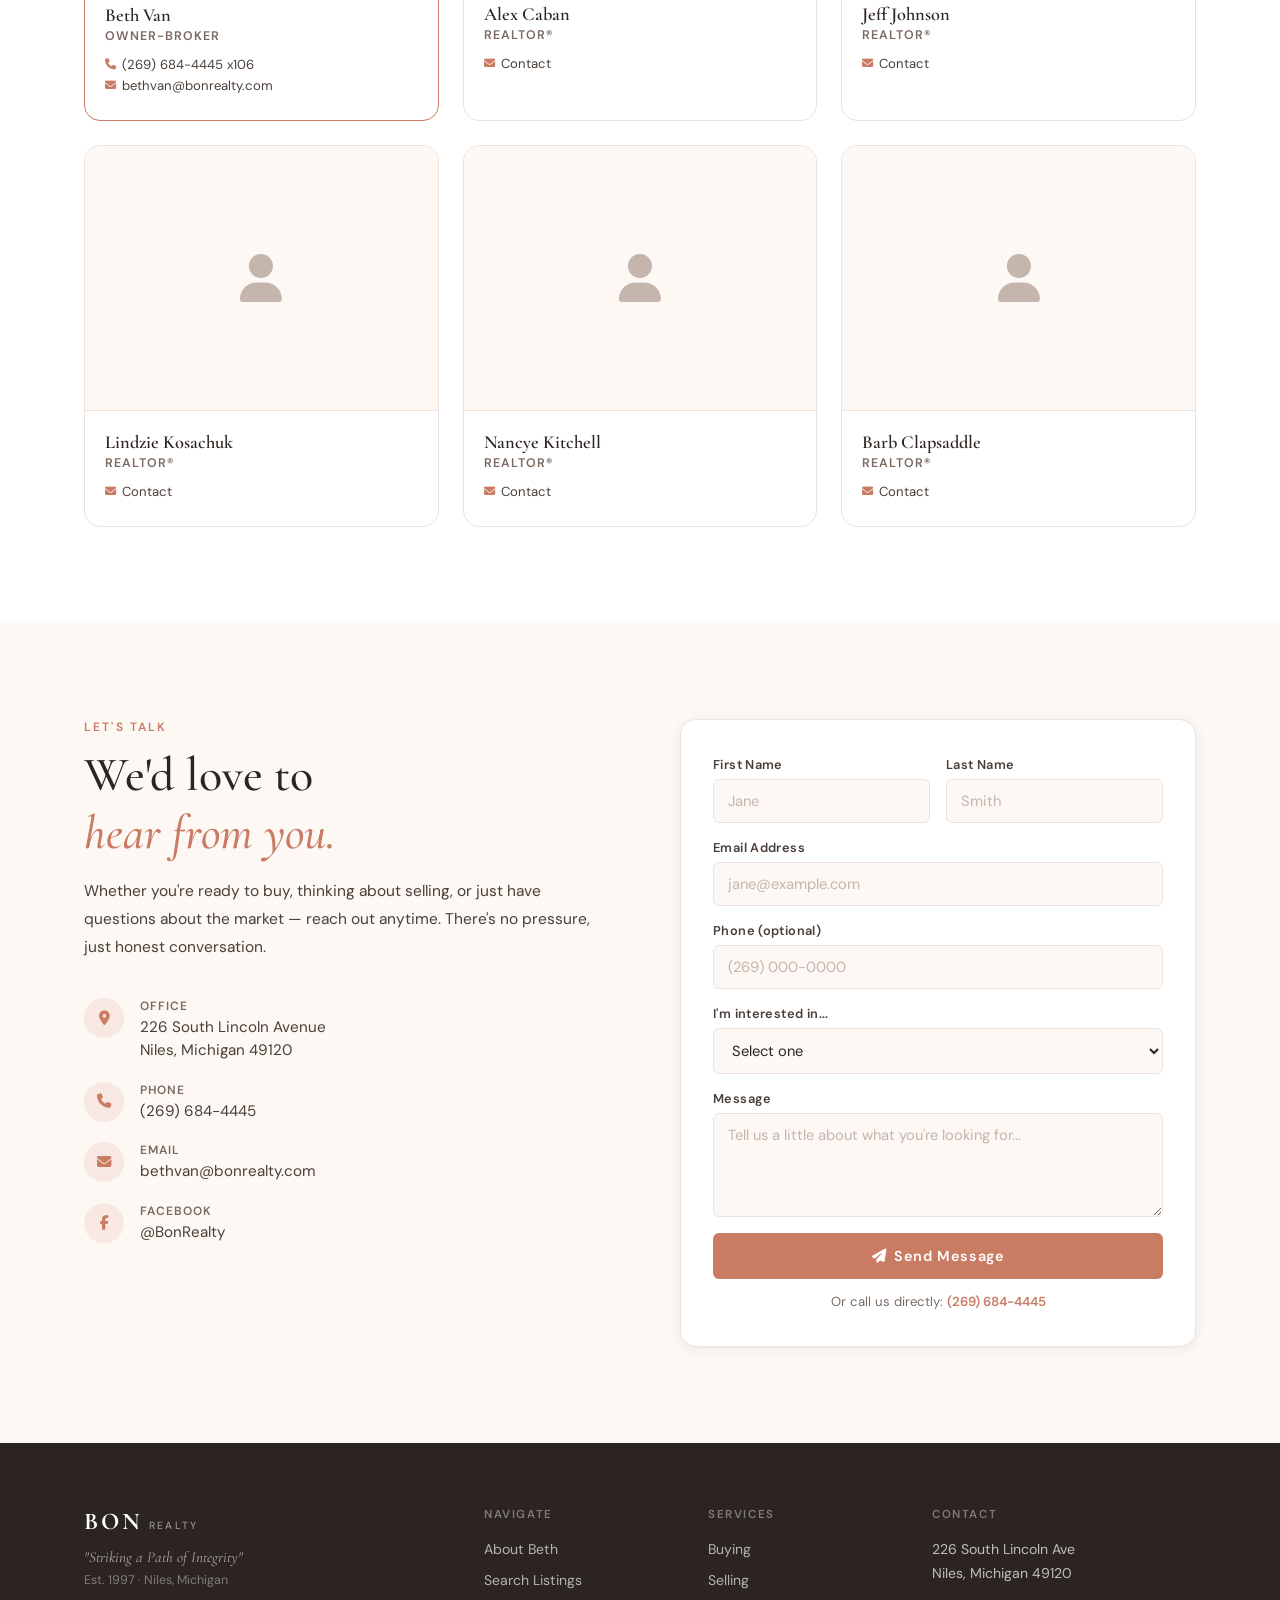
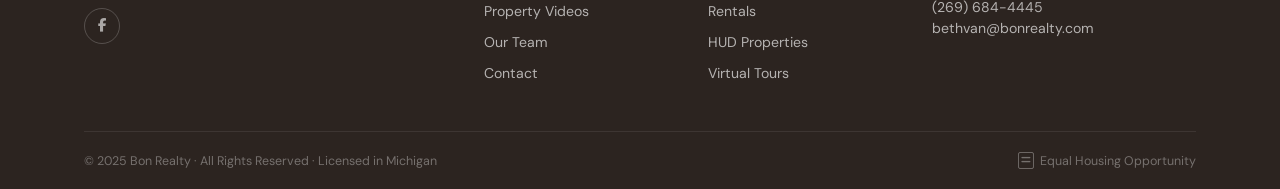
==== commit cd705283: "Swap listings section photo from h2.jpg to h3.jpeg Co-Authored-By: Claude Sonnet 4.6 <noreply@anthro" ====
--- a/index.html
+++ b/index.html
@@ -211,7 +211,7 @@
       </div>
       <div class="listings-photo">
         <div class="listings-photo-frame">
-          <img src="images/h2.jpg" alt="Beautiful Southwest Michigan home">
+          <img src="images/h3.jpeg" alt="Beautiful Southwest Michigan home">
         </div>
       </div>
     </div>
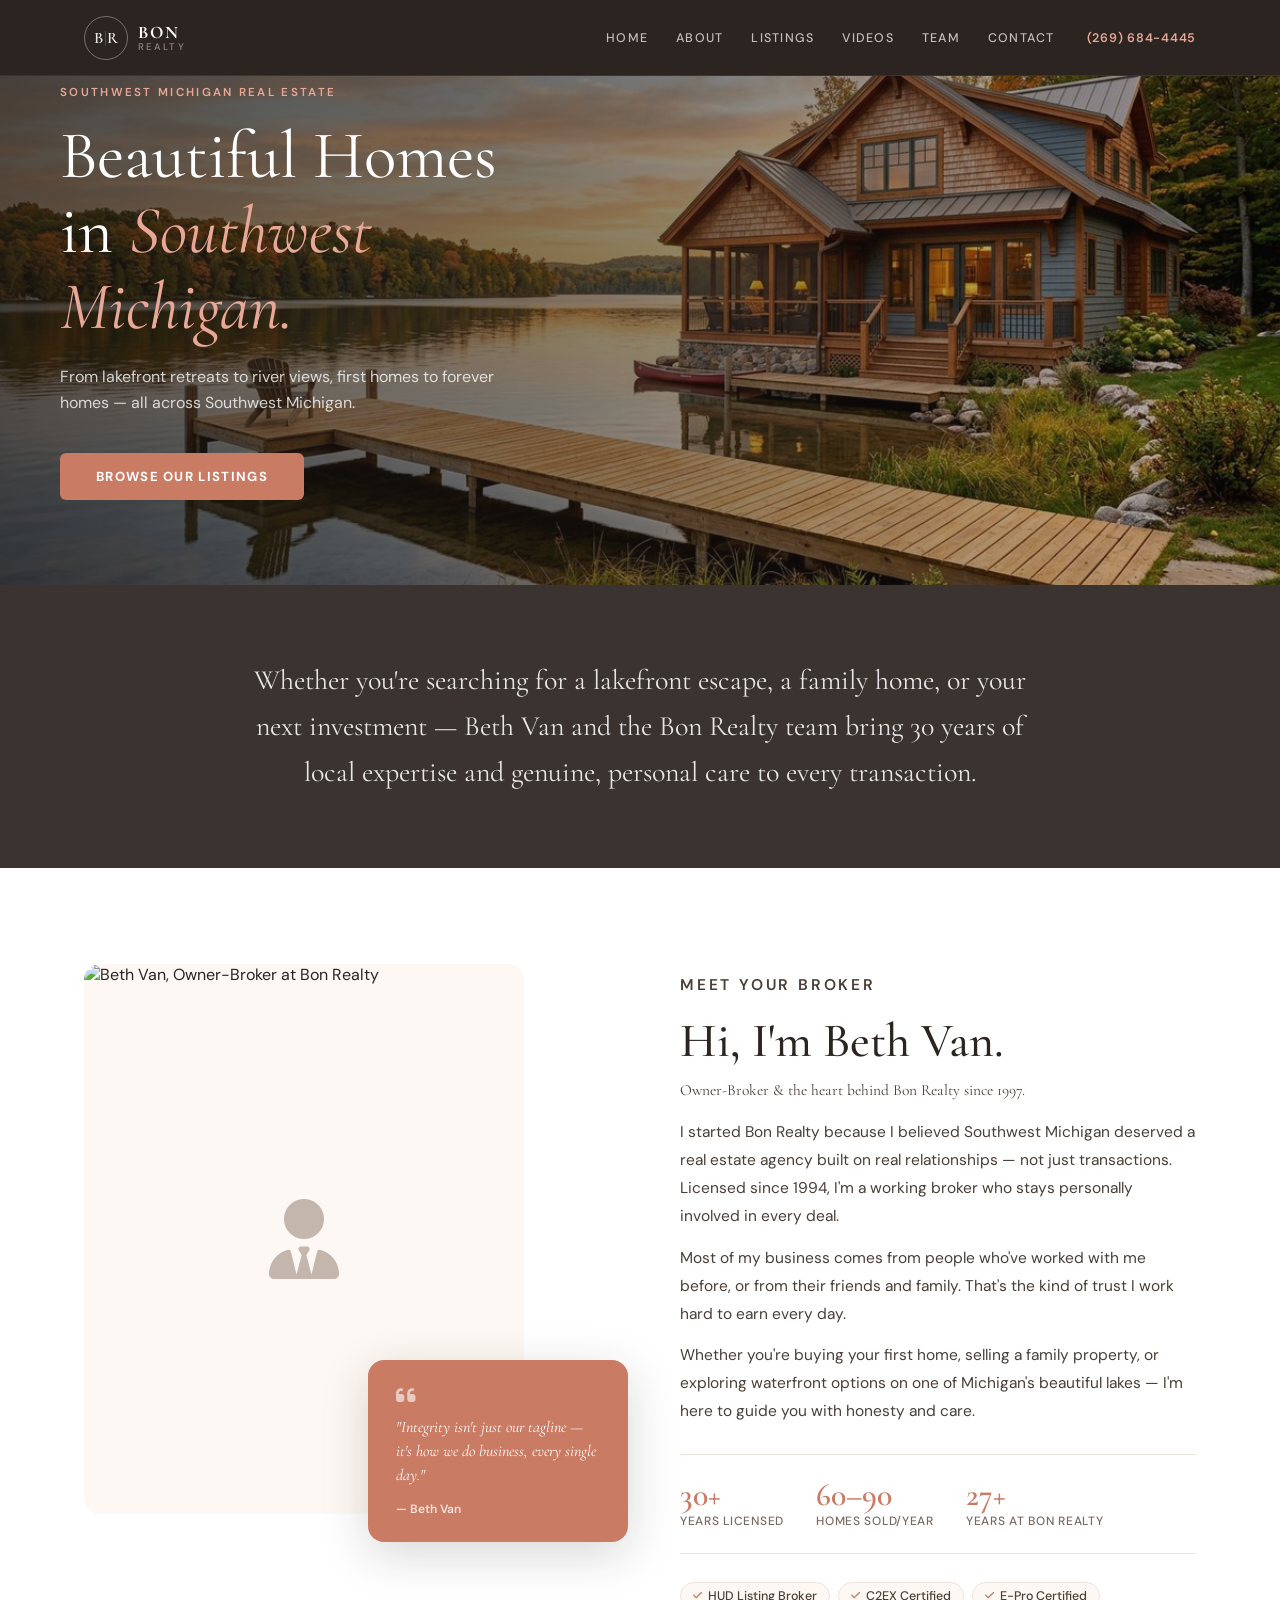
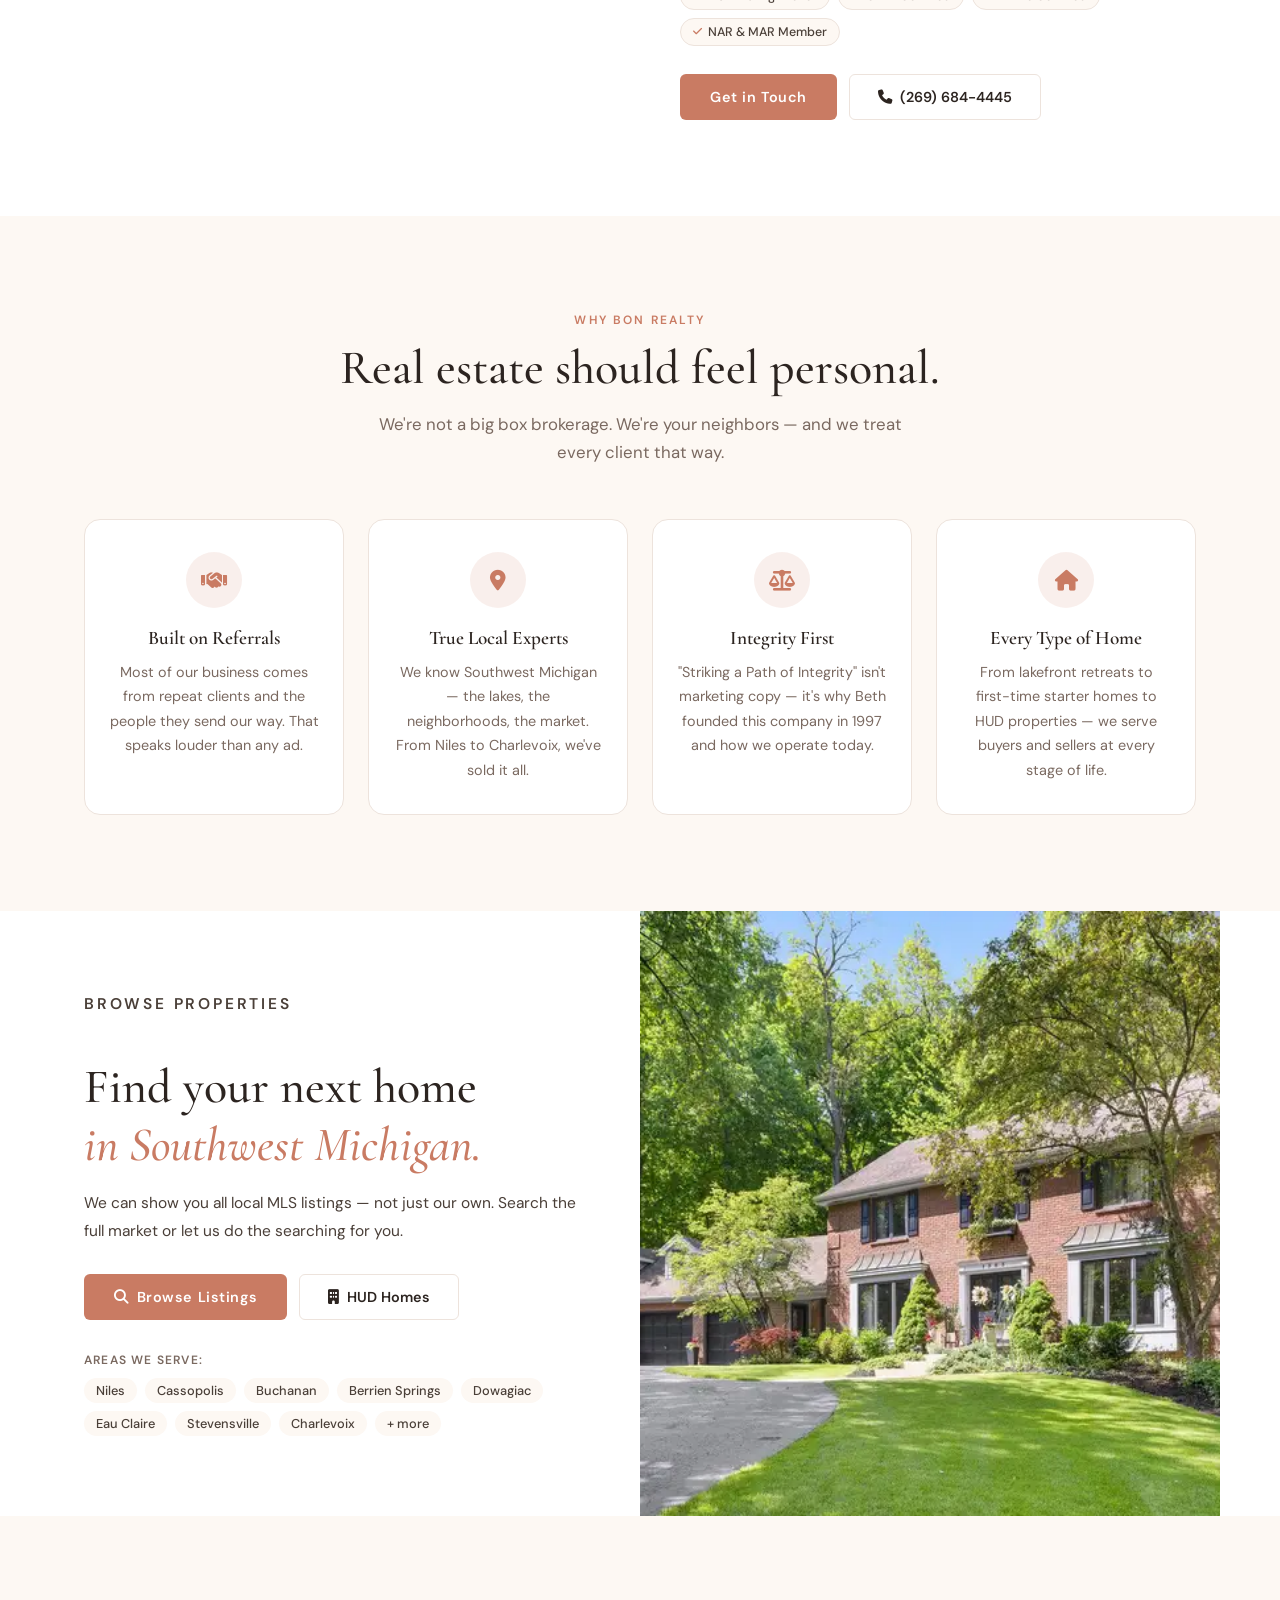
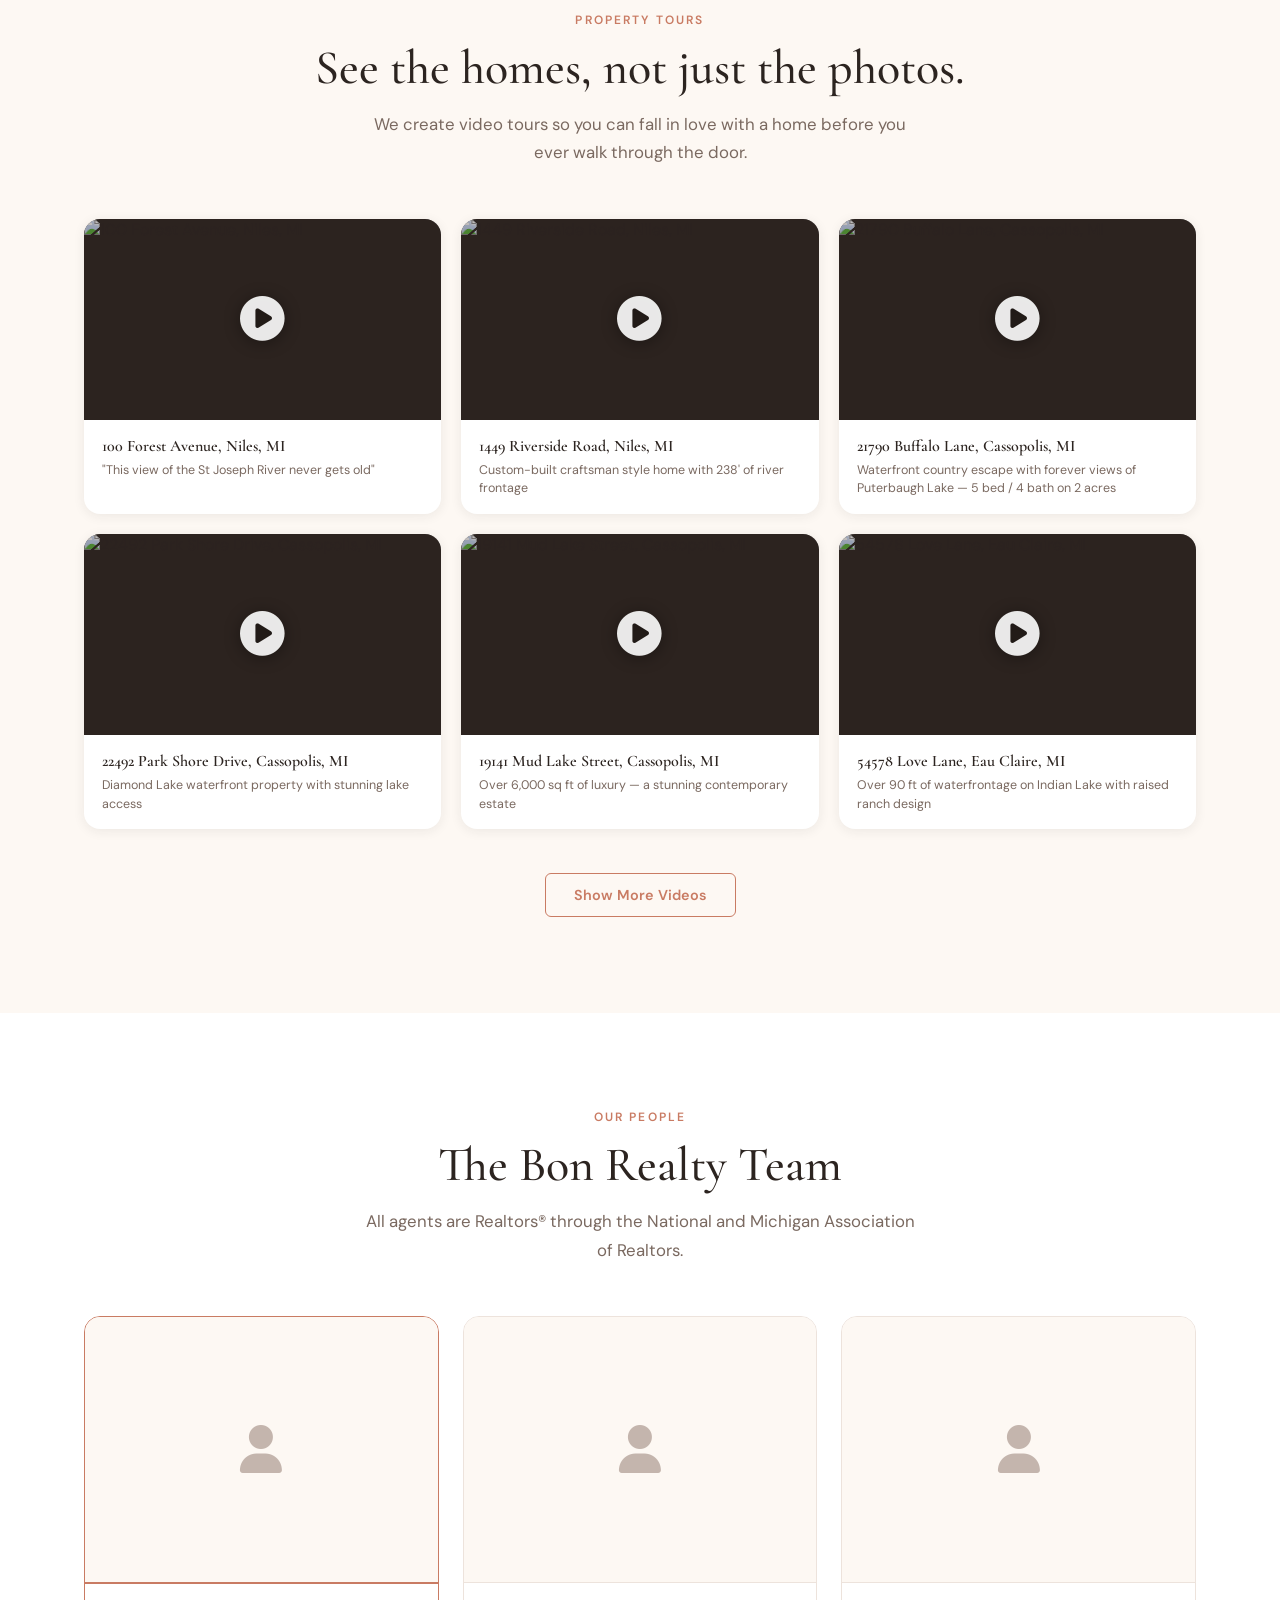
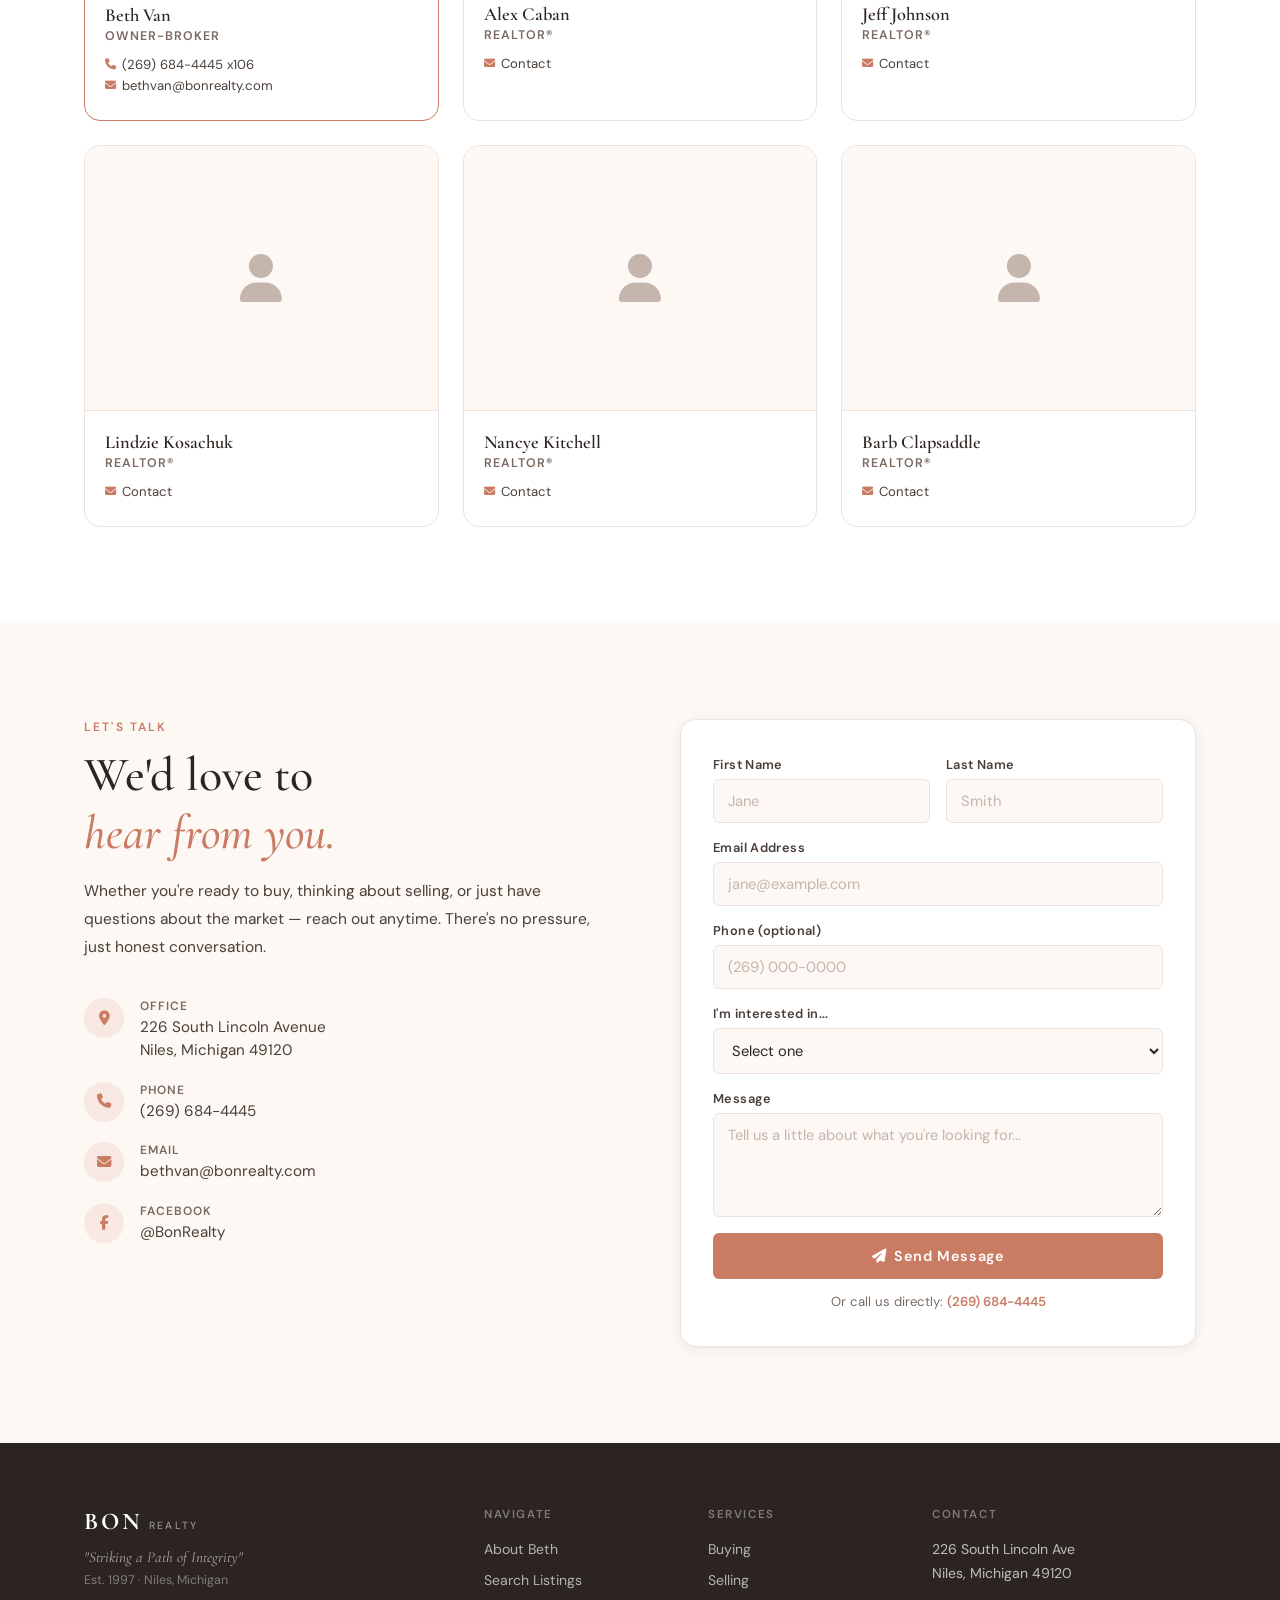
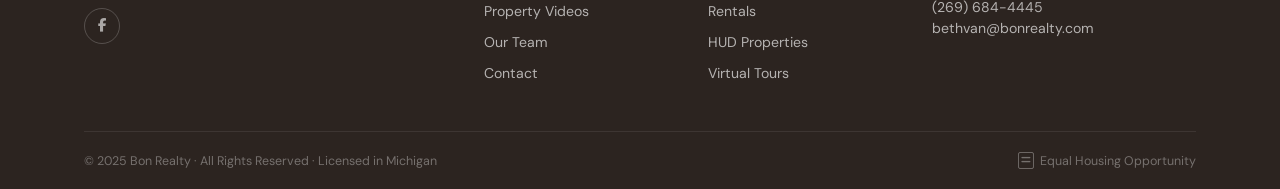
==== commit 8522923d: "Switch listings section photo to h5.webp Co-Authored-By: Claude Sonnet 4.6 <noreply@anthropic.com>" ====
--- a/index.html
+++ b/index.html
@@ -211,7 +211,7 @@
       </div>
       <div class="listings-photo">
         <div class="listings-photo-frame">
-          <img src="images/h3.jpeg" alt="Beautiful Southwest Michigan home">
+          <img src="images/h5.webp" alt="Beautiful Southwest Michigan home">
         </div>
       </div>
     </div>
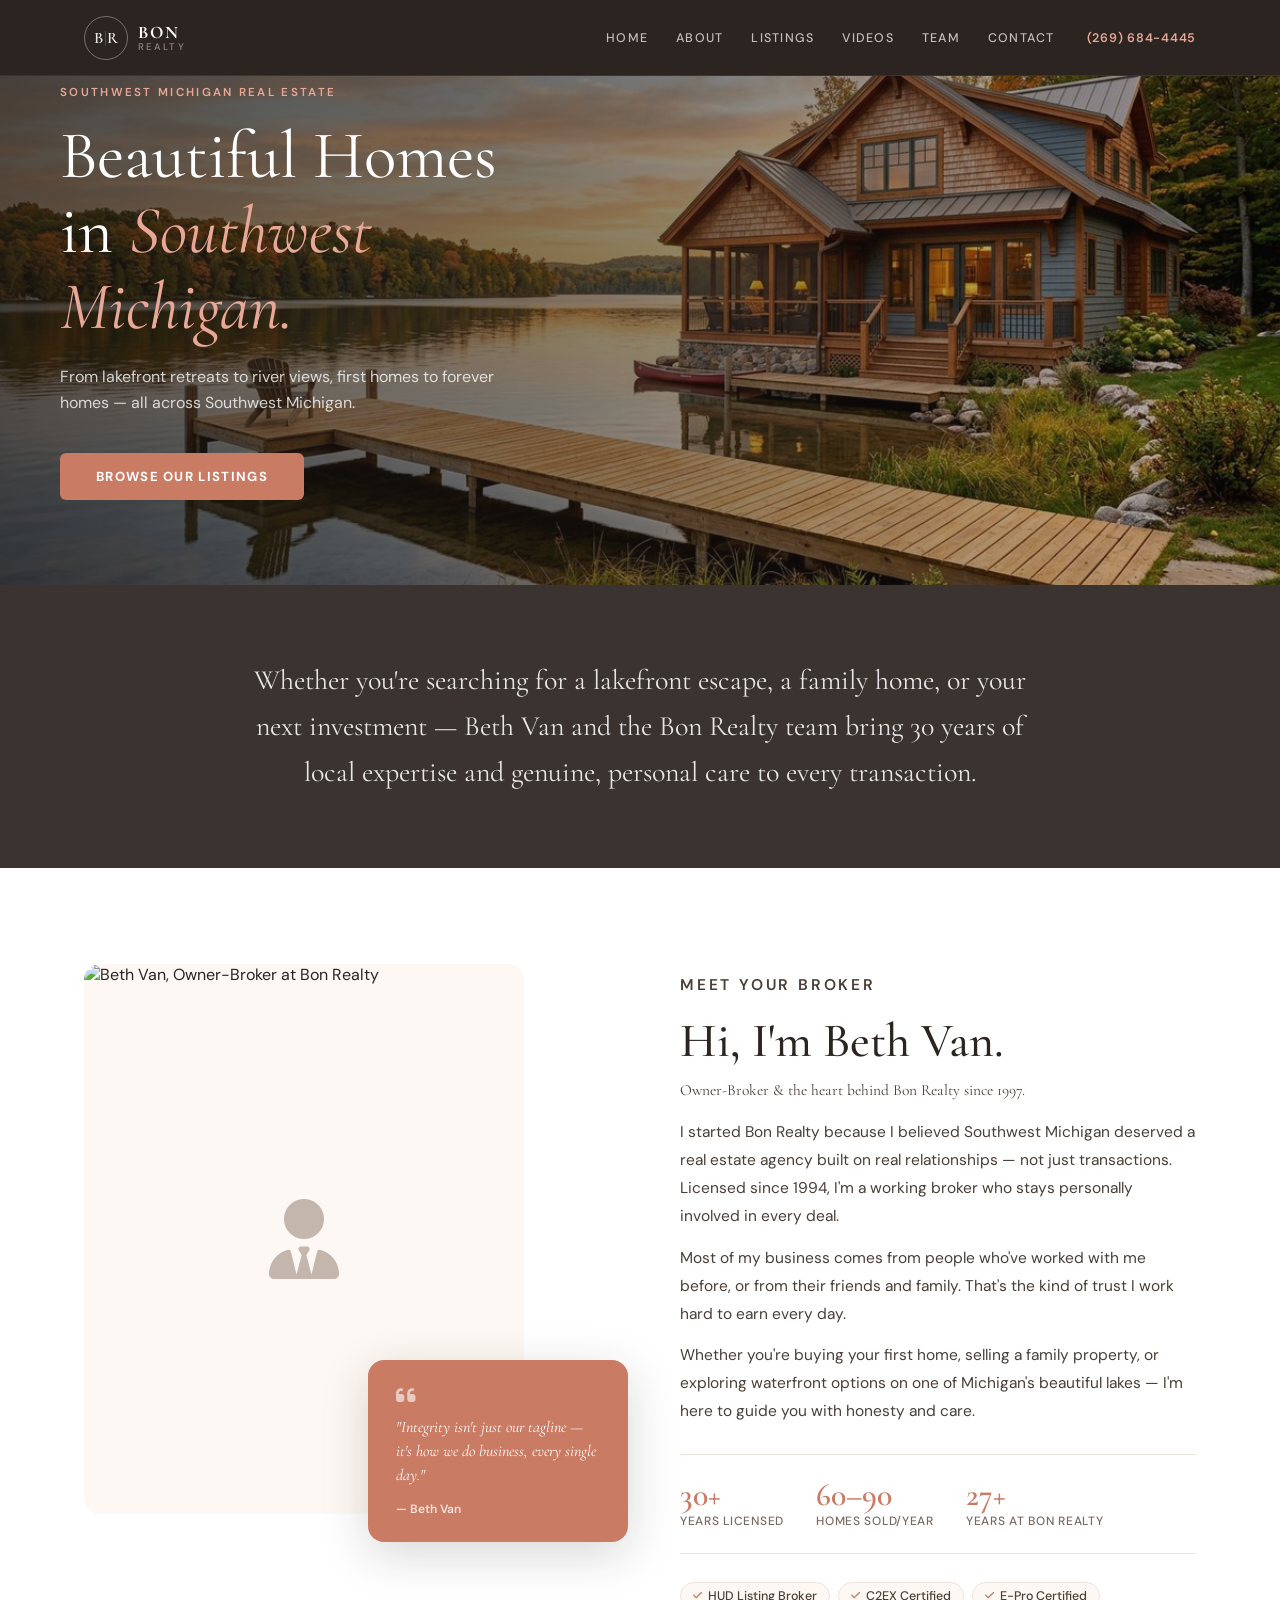
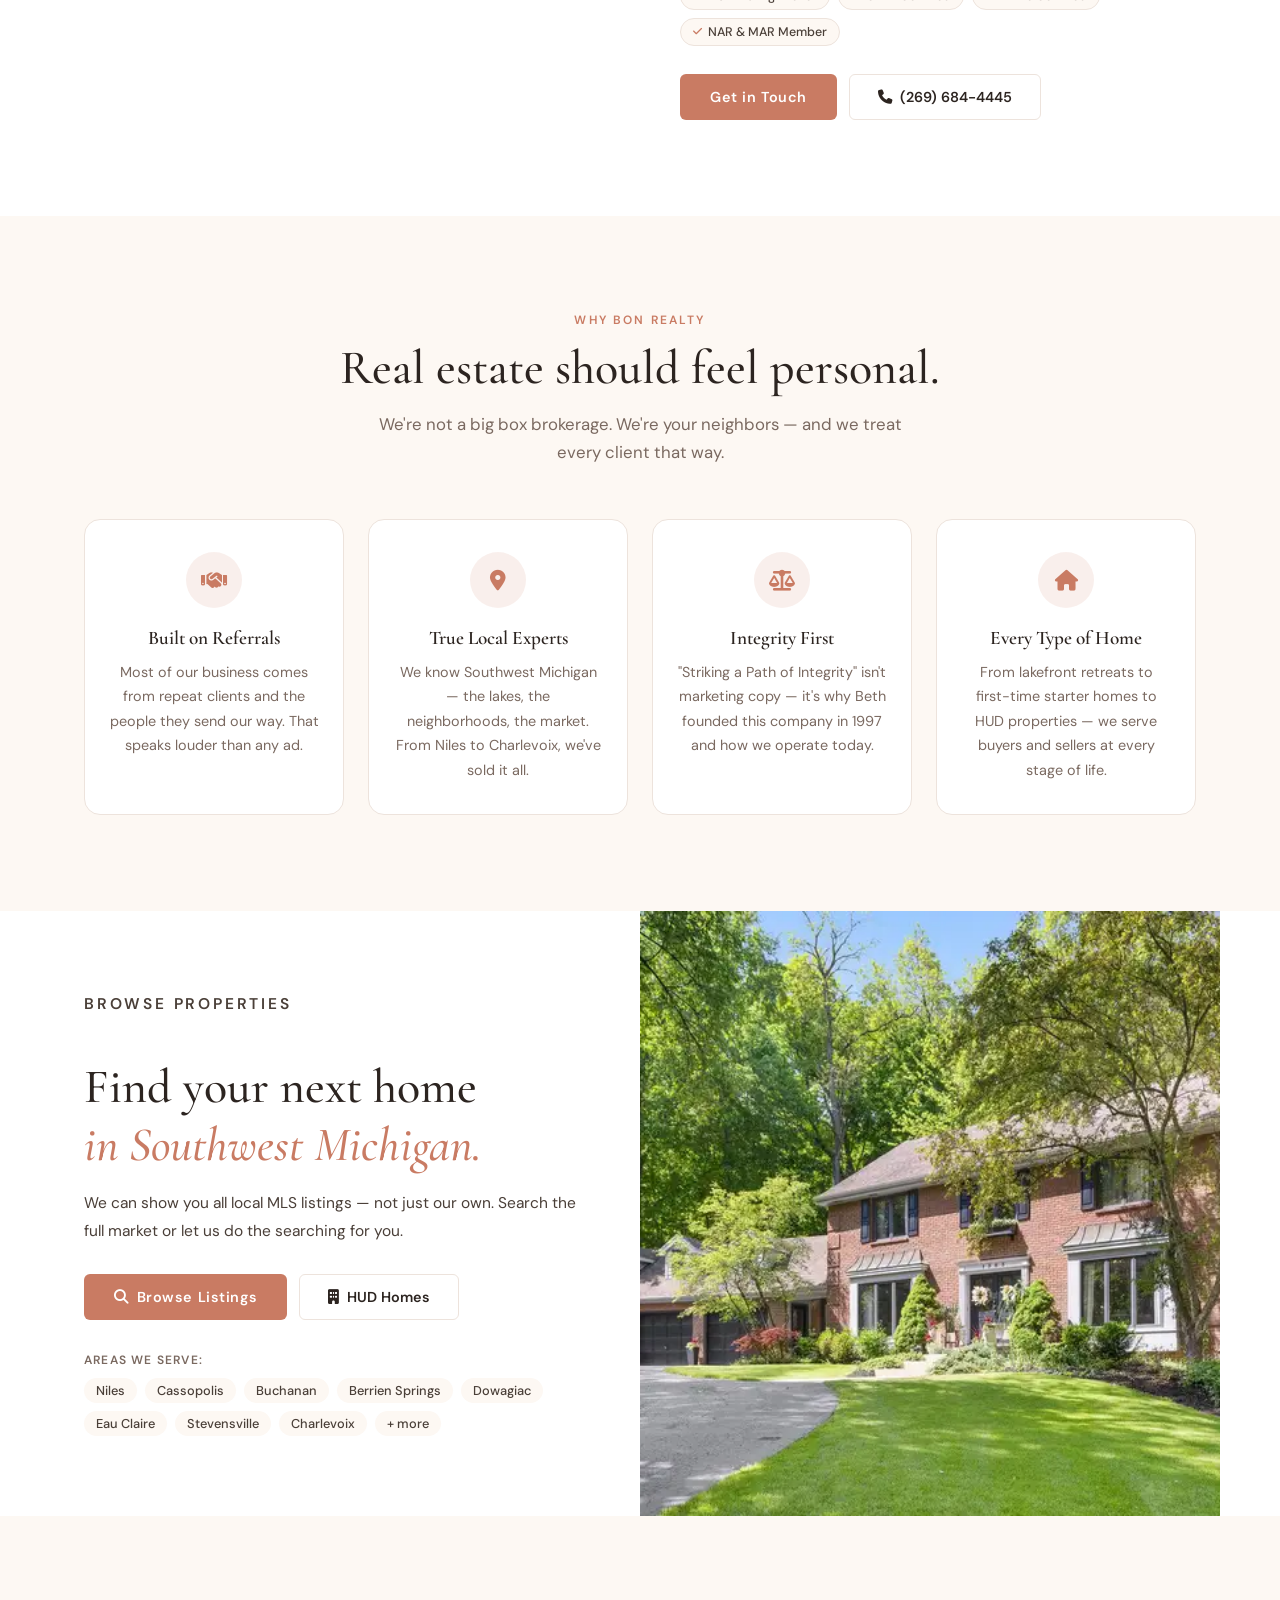
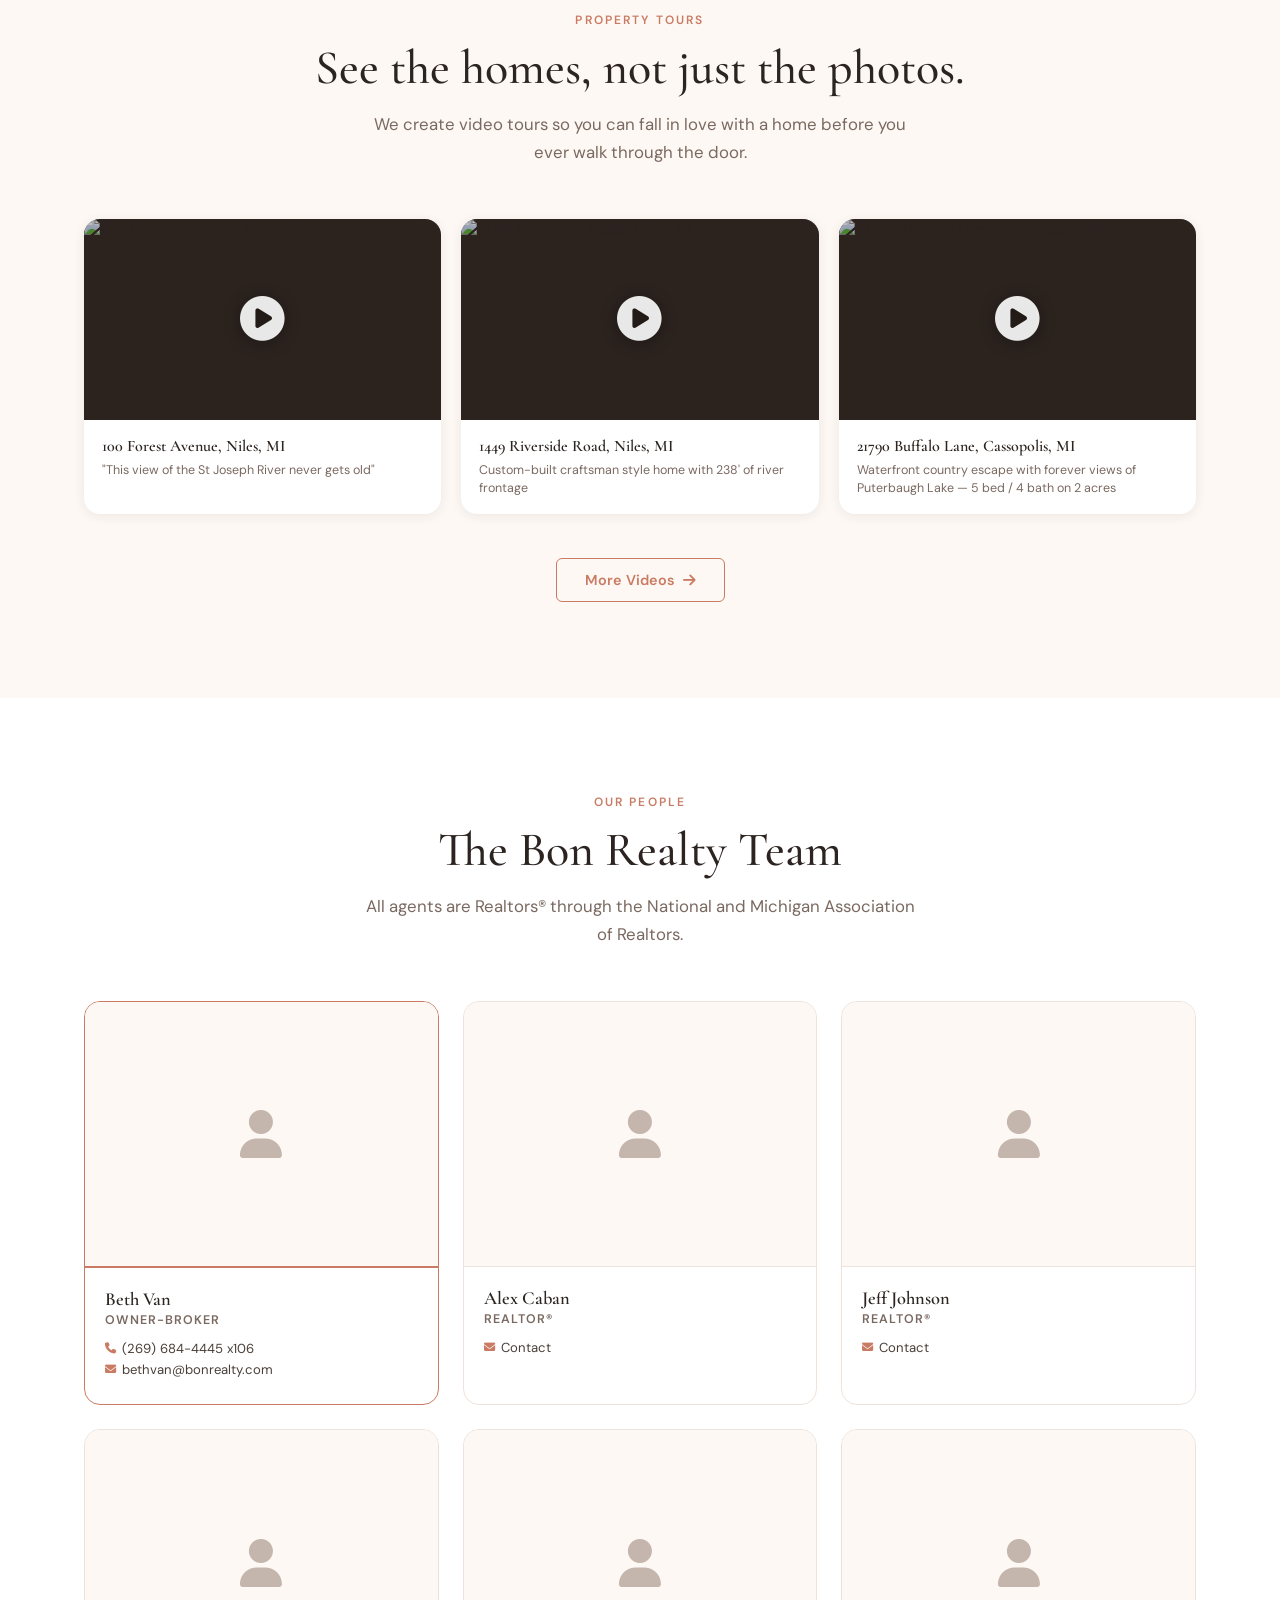
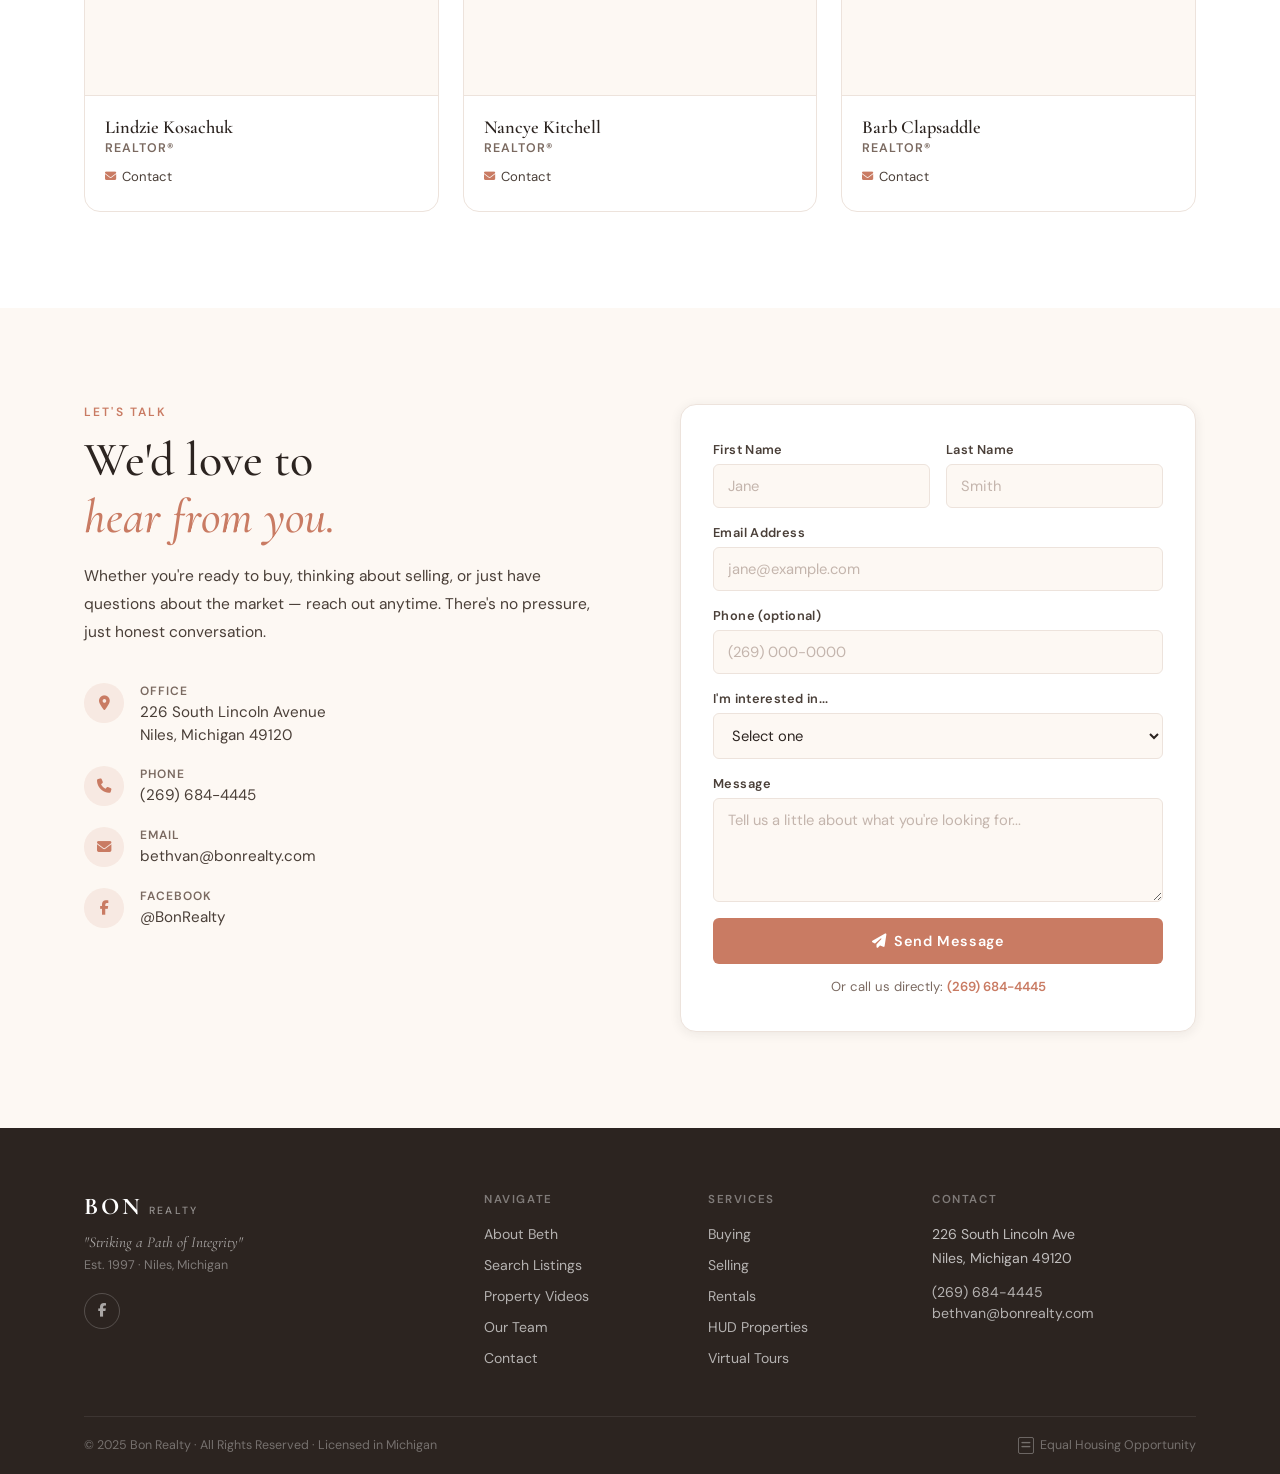
==== commit 58740297: "Limit homepage videos to 3, replace load-more with link to videos page Co-Authored-By: Claude Sonnet" ====
--- a/index.html
+++ b/index.html
@@ -33,7 +33,7 @@
         <a href="#home">Home</a>
         <a href="#about">About</a>
         <a href="listings/index.html">Listings</a>
-        <a href="#videos">Videos</a>
+        <a href="videos/index.html">Videos</a>
         <a href="#team">Team</a>
         <a href="#contact">Contact</a>
       </nav>
@@ -54,7 +54,7 @@
     <a href="#home" class="mobile-link">Home</a>
     <a href="#about" class="mobile-link">About</a>
     <a href="listings/index.html" class="mobile-link">Listings</a>
-    <a href="#videos" class="mobile-link">Videos</a>
+    <a href="videos/index.html" class="mobile-link">Videos</a>
     <a href="#team" class="mobile-link">Team</a>
     <a href="#contact" class="mobile-link">Contact</a>
     <a href="tel:2696844445" class="mobile-phone">(269) 684-4445</a>
@@ -230,7 +230,7 @@
       </div>
 
       <div class="videos-more-wrap">
-        <button class="btn-outline" id="load-more-btn">Show More Videos</button>
+        <a href="videos/index.html" class="btn-outline">More Videos <i class="fas fa-arrow-right"></i></a>
       </div>
     </div>
 
@@ -445,7 +445,7 @@
           <ul>
             <li><a href="#about">About Beth</a></li>
             <li><a href="listings/index.html">Search Listings</a></li>
-            <li><a href="#videos">Property Videos</a></li>
+            <li><a href="videos/index.html">Property Videos</a></li>
             <li><a href="#team">Our Team</a></li>
             <li><a href="#contact">Contact</a></li>
           </ul>
@@ -458,7 +458,7 @@
             <li><a href="listings/index.html">Selling</a></li>
             <li><a href="listings/index.html">Rentals</a></li>
             <li><a href="listings/index.html">HUD Properties</a></li>
-            <li><a href="#videos">Virtual Tours</a></li>
+            <li><a href="videos/index.html">Virtual Tours</a></li>
           </ul>
         </div>
 
